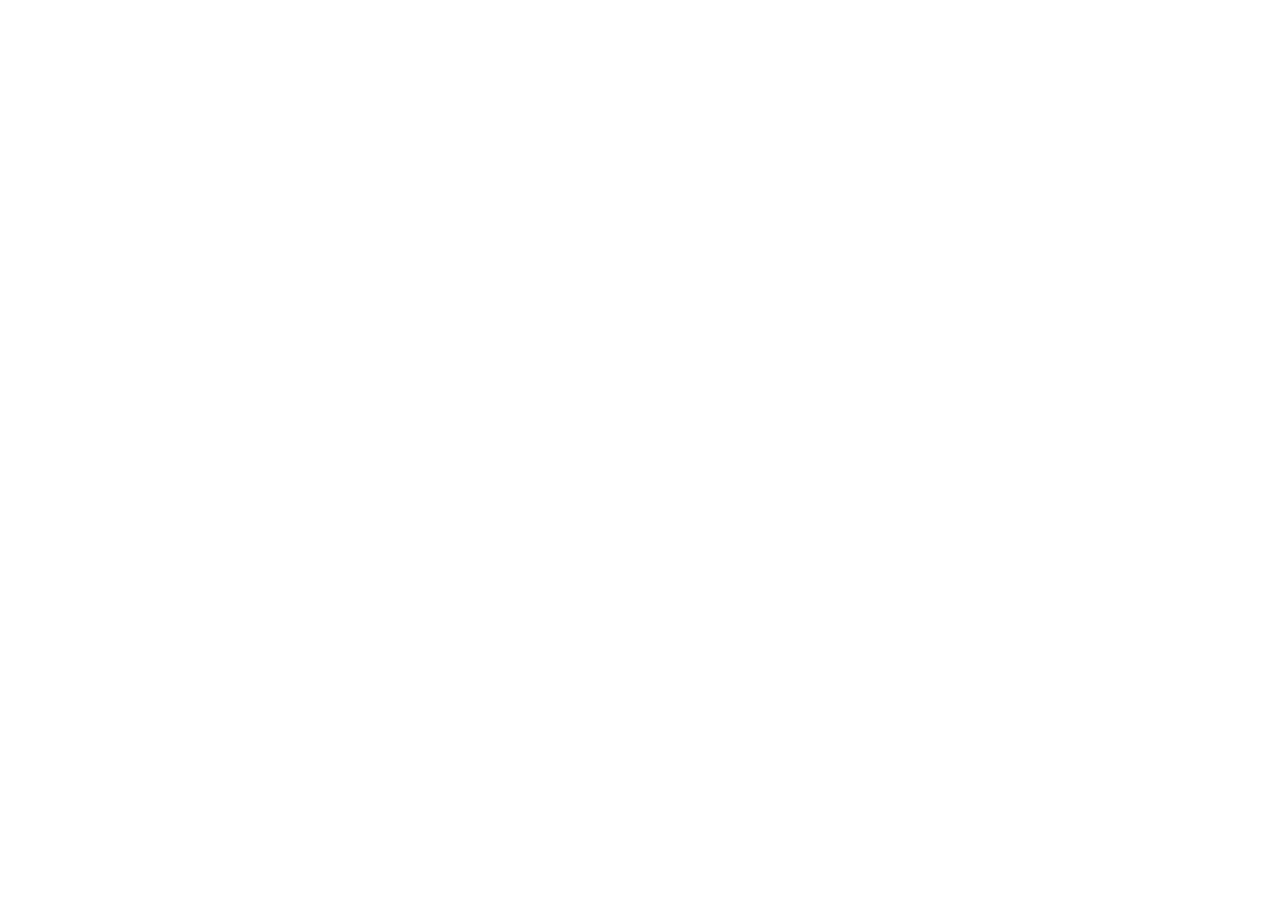
==== about.html @ a19f992f "Add files via upload" ====
<!doctype html>
<html lang="en">
  <head>
    <meta charset="UTF-8" />
    <meta name="viewport" content="width=device-width, initial-scale=1.0" />
    <meta
      name="description"
      content="About Riya Goyal. PhD Student at Stanford University, researcher in machine learning and human-AI interaction."
    />
    <meta name="keywords" content="About, Bio, Profile, Riya Goyal, Stanford" />
    <meta property="og:title" content="About - Riya Goyal" />
    <meta property="og:description" content="Learn more about Riya Goyal" />
    <meta property="og:type" content="website" />
    <link rel="canonical" href="https://riyagoyal.com/about" />
    <link rel="icon" type="image/x-icon" href="./favicon.ico" />
    <title>About - Riya Goyal</title>
    <link
      rel="stylesheet"
      href="https://cdnjs.cloudflare.com/ajax/libs/font-awesome/6.5.2/css/all.min.css"
    />
    <link rel="stylesheet" href="./src/styles/reset.css" />
    <link rel="stylesheet" href="./src/styles/design-tokens.css" />
    <link rel="stylesheet" href="./src/styles/main.css" />
  </head>
  <body>
    <div id="app"></div>
    <script type="module">
      import { profile } from './src/data/profile.js';
      import { createNavigation } from './src/components/Navigation.js';
      import { createAbout } from './src/components/About.js';
      import { createPageFooter } from './src/components/PageFooter.js';

      const app = document.querySelector('#app');
      const page = document.createElement('div');
      page.className = 'page-shell';

      page.append(
        createNavigation(profile, 'about'),
        createAbout(profile),
        createPageFooter(profile)
      );

      app.append(page);
    </script>
  </body>
</html>
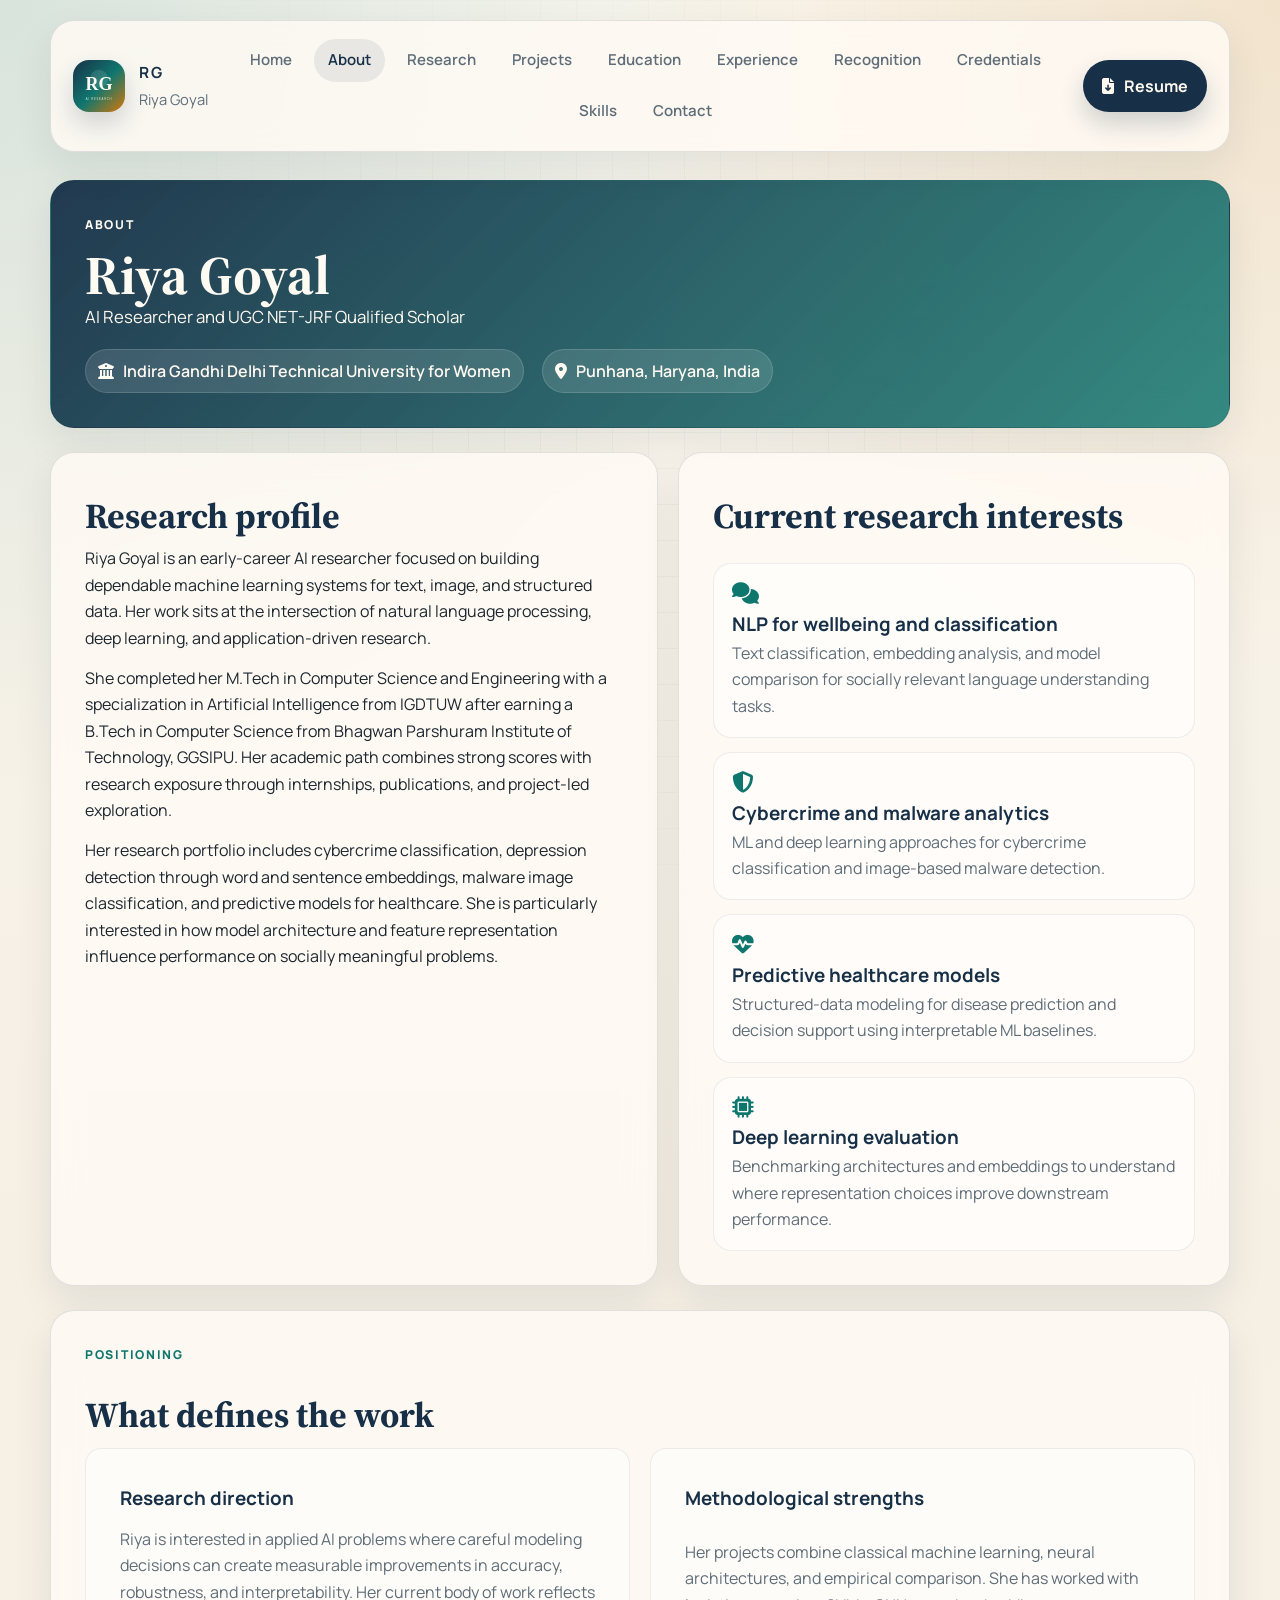
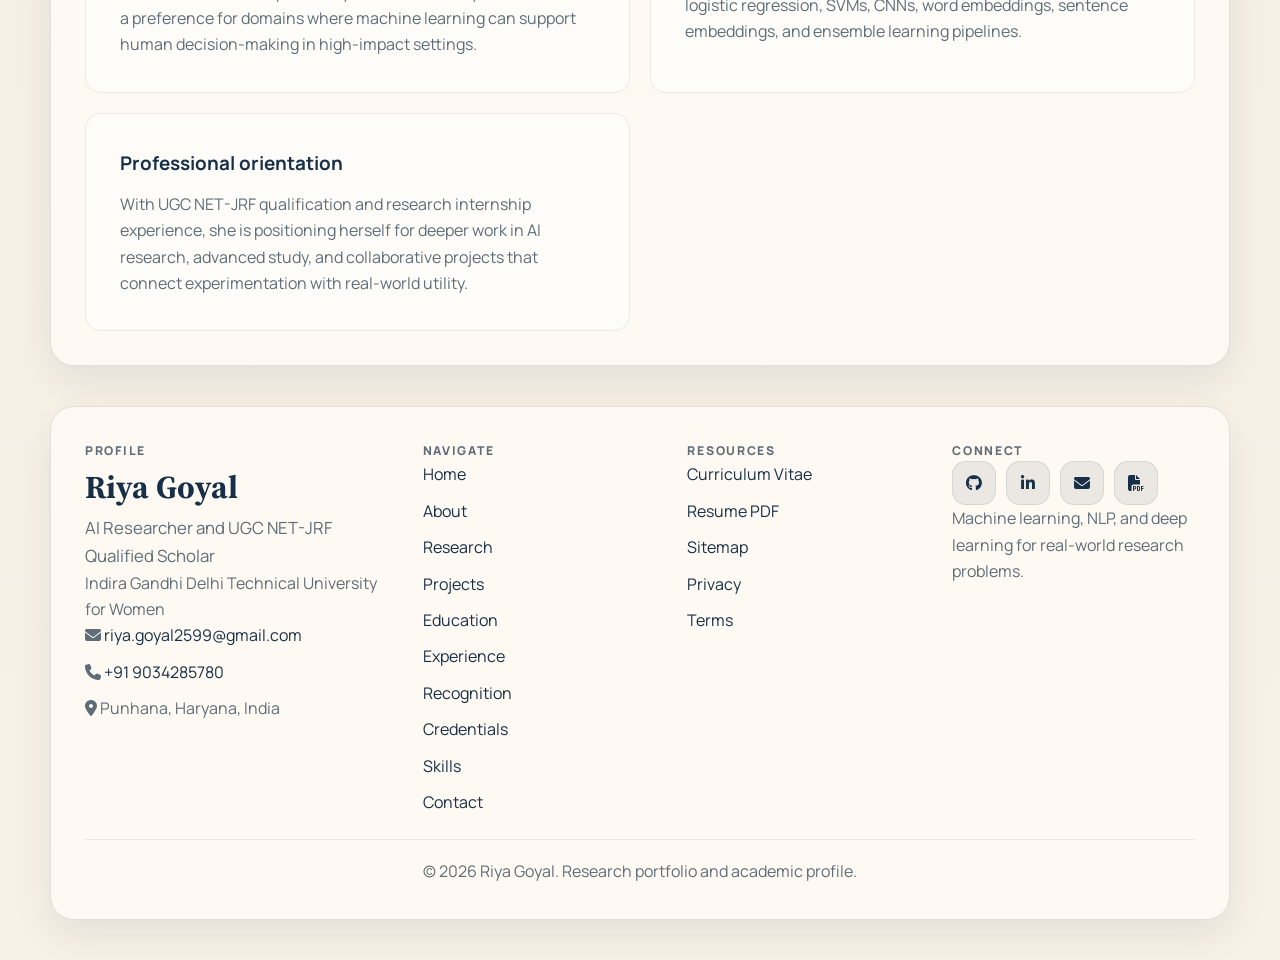
==== commit 1efb00ba: "refresh researcher portfolio website" ====
--- a/about.html
+++ b/about.html
@@ -5,15 +5,15 @@
     <meta name="viewport" content="width=device-width, initial-scale=1.0" />
     <meta
       name="description"
-      content="About Riya Goyal. PhD Student at Stanford University, researcher in machine learning and human-AI interaction."
+      content="About Riya Goyal, an early-career AI researcher with a background in NLP, deep learning, and applied machine learning."
     />
-    <meta name="keywords" content="About, Bio, Profile, Riya Goyal, Stanford" />
+    <meta name="keywords" content="About Riya Goyal, AI researcher, IGDTUW, machine learning researcher" />
     <meta property="og:title" content="About - Riya Goyal" />
-    <meta property="og:description" content="Learn more about Riya Goyal" />
+    <meta property="og:description" content="Background, research direction, and academic profile of Riya Goyal." />
     <meta property="og:type" content="website" />
-    <link rel="canonical" href="https://riyagoyal.com/about" />
-    <link rel="icon" type="image/x-icon" href="./favicon.ico" />
-    <title>About - Riya Goyal</title>
+    <link rel="canonical" href="https://riya2599.github.io/about.html" />
+    <link rel="icon" type="image/svg+xml" href="./favicon.svg" />
+    <title>About | Riya Goyal</title>
     <link
       rel="stylesheet"
       href="https://cdnjs.cloudflare.com/ajax/libs/font-awesome/6.5.2/css/all.min.css"
--- a/src/styles/design-tokens.css
+++ b/src/styles/design-tokens.css
@@ -0,0 +1,21 @@
+:root {
+  --bg: #f5efe4;
+  --bg-strong: #efe5d3;
+  --surface: rgba(255, 251, 245, 0.82);
+  --surface-strong: rgba(255, 255, 255, 0.94);
+  --text: #1c2730;
+  --muted: #5e6d78;
+  --primary: #173047;
+  --accent: #0f766e;
+  --accent-strong: #0a5a54;
+  --signal: #c07b18;
+  --border: rgba(23, 48, 71, 0.12);
+  --border-strong: rgba(23, 48, 71, 0.2);
+  --shadow: 0 24px 70px rgba(18, 38, 53, 0.12);
+  --shadow-soft: 0 16px 38px rgba(18, 38, 53, 0.08);
+  --radius-xl: 30px;
+  --radius-lg: 24px;
+  --radius-md: 18px;
+  --radius-sm: 12px;
+  --container: min(1180px, calc(100vw - 32px));
+}
--- a/src/styles/main.css
+++ b/src/styles/main.css
@@ -0,0 +1,924 @@
+@import url('https://fonts.googleapis.com/css2?family=Manrope:wght@400;500;600;700;800&family=Source+Serif+4:wght@600;700&display=swap');
+
+html {
+  scroll-behavior: smooth;
+}
+
+body {
+  margin: 0;
+  font-family: 'Manrope', sans-serif;
+  color: var(--text);
+  background:
+    radial-gradient(circle at top left, rgba(15, 118, 110, 0.15), transparent 28%),
+    radial-gradient(circle at top right, rgba(192, 123, 24, 0.16), transparent 24%),
+    linear-gradient(180deg, #fbf7ef 0%, var(--bg) 48%, #f7f1e7 100%);
+  min-height: 100vh;
+  line-height: 1.65;
+  -webkit-font-smoothing: antialiased;
+}
+
+body::before {
+  content: '';
+  position: fixed;
+  inset: 0;
+  background-image:
+    linear-gradient(rgba(23, 48, 71, 0.03) 1px, transparent 1px),
+    linear-gradient(90deg, rgba(23, 48, 71, 0.03) 1px, transparent 1px);
+  background-size: 36px 36px;
+  mask-image: radial-gradient(circle at center, black 28%, transparent 82%);
+  pointer-events: none;
+  z-index: -1;
+}
+
+a {
+  color: inherit;
+  text-decoration: none;
+}
+
+button,
+input,
+textarea,
+select {
+  font: inherit;
+}
+
+img {
+  max-width: 100%;
+  display: block;
+}
+
+.page-shell {
+  width: var(--container);
+  margin: 0 auto;
+  padding: 20px 0 40px;
+  display: grid;
+  gap: 28px;
+}
+
+.glass-panel {
+  background: var(--surface);
+  border: 1px solid var(--border);
+  border-radius: var(--radius-lg);
+  box-shadow: var(--shadow-soft);
+  backdrop-filter: blur(16px);
+}
+
+.site-header {
+  position: sticky;
+  top: 16px;
+  z-index: 20;
+  padding: 18px 22px;
+}
+
+.header-container {
+  display: grid;
+  grid-template-columns: auto 1fr auto;
+  gap: 20px;
+  align-items: center;
+}
+
+.brand {
+  display: inline-flex;
+  align-items: center;
+  gap: 14px;
+  min-width: 0;
+}
+
+.brand-photo {
+  width: 52px;
+  height: 52px;
+  border-radius: 16px;
+  object-fit: cover;
+  box-shadow: 0 12px 24px rgba(23, 48, 71, 0.18);
+}
+
+.brand-copy {
+  display: grid;
+  gap: 2px;
+}
+
+.brand-copy strong {
+  font-size: 0.96rem;
+  letter-spacing: 0.12em;
+  text-transform: uppercase;
+  color: var(--primary);
+}
+
+.brand-copy small {
+  font-size: 0.92rem;
+  color: var(--muted);
+}
+
+.nav-links {
+  display: flex;
+  flex-wrap: wrap;
+  justify-content: center;
+  gap: 8px;
+}
+
+.nav-links a {
+  padding: 9px 14px;
+  border-radius: 999px;
+  color: var(--muted);
+  font-size: 0.94rem;
+  font-weight: 600;
+  transition: 180ms ease;
+}
+
+.nav-links a:hover,
+.nav-links a:focus-visible,
+.nav-links a.active {
+  color: var(--primary);
+  background: rgba(23, 48, 71, 0.08);
+}
+
+.nav-actions {
+  display: flex;
+  align-items: center;
+}
+
+.btn {
+  display: inline-flex;
+  align-items: center;
+  justify-content: center;
+  gap: 10px;
+  padding: 12px 18px;
+  border-radius: 999px;
+  border: 1px solid transparent;
+  font-weight: 700;
+  transition: transform 180ms ease, box-shadow 180ms ease, background-color 180ms ease, color 180ms ease, border-color 180ms ease;
+}
+
+.btn:hover,
+.btn:focus-visible {
+  transform: translateY(-1px);
+}
+
+.btn-nav {
+  background: var(--primary);
+  color: #fff8ee;
+  box-shadow: 0 12px 24px rgba(23, 48, 71, 0.2);
+}
+
+.btn-primary {
+  background: linear-gradient(135deg, var(--primary), #224c68);
+  color: #fffaf2;
+  box-shadow: 0 14px 30px rgba(23, 48, 71, 0.22);
+}
+
+.btn-secondary {
+  border-color: rgba(15, 118, 110, 0.22);
+  color: var(--accent);
+  background: rgba(15, 118, 110, 0.07);
+}
+
+.btn-ghost {
+  border-color: var(--border-strong);
+  background: rgba(255, 255, 255, 0.45);
+  color: var(--primary);
+}
+
+.eyebrow {
+  margin: 0 0 12px;
+  color: var(--accent);
+  text-transform: uppercase;
+  letter-spacing: 0.14em;
+  font-size: 0.76rem;
+  font-weight: 800;
+}
+
+.hero {
+  display: grid;
+  grid-template-columns: minmax(0, 1.45fr) minmax(320px, 0.95fr);
+  gap: 24px;
+  align-items: stretch;
+}
+
+.hero-content,
+.hero-card,
+.metric-card,
+.feature-card,
+.publication-item,
+.project-card,
+.education-card,
+.experience-card,
+.award-item,
+.skill-category,
+.teaching-card,
+.site-footer,
+.page-hero,
+.prose-panel,
+.contact-card,
+.contact-social-card,
+.narrative-panel {
+  padding: clamp(22px, 2.8vw, 34px);
+}
+
+.hero h1,
+.page-hero h1,
+.site-footer h2 {
+  margin: 0;
+  font-family: 'Source Serif 4', serif;
+  color: var(--primary);
+}
+
+.hero h1 {
+  font-size: clamp(2.8rem, 6vw, 4.5rem);
+  line-height: 0.98;
+}
+
+.page-hero h1 {
+  font-size: clamp(2.2rem, 5vw, 3.4rem);
+  line-height: 1.04;
+}
+
+.hero-role,
+.page-subtitle,
+.footer-role {
+  font-size: 1.05rem;
+  color: var(--muted);
+}
+
+.hero-role {
+  margin-top: 14px;
+  font-weight: 700;
+}
+
+.hero-headline {
+  margin: 8px 0 0;
+  font-size: 1.05rem;
+  color: var(--signal);
+  font-weight: 700;
+}
+
+.hero-meta-row {
+  display: flex;
+  flex-wrap: wrap;
+  gap: 12px 18px;
+  margin-top: 18px;
+}
+
+.hero-meta-row span {
+  display: inline-flex;
+  align-items: center;
+  gap: 9px;
+  color: var(--primary);
+  font-weight: 600;
+}
+
+.hero-statement,
+.page-subtitle,
+.prose-panel p,
+.description,
+.publication-summary,
+.project-description,
+.award-content p,
+.responsibilities,
+.edu-notes,
+.footer-tagline {
+  max-width: 72ch;
+}
+
+.hero-statement {
+  margin: 22px 0 0;
+  font-size: 1.08rem;
+  color: #2a3842;
+}
+
+.focus-tags,
+.hero-badges,
+.skill-tags,
+.social-links {
+  display: flex;
+  flex-wrap: wrap;
+  gap: 10px;
+}
+
+.focus-tags {
+  margin-top: 22px;
+}
+
+.hero-badges {
+  margin-top: 14px;
+}
+
+.tag,
+.tech-badge,
+.skill-tag,
+.year,
+.pub-type,
+.project-category,
+.period {
+  display: inline-flex;
+  align-items: center;
+  gap: 8px;
+  border-radius: 999px;
+  font-weight: 700;
+}
+
+.tag {
+  padding: 9px 14px;
+  font-size: 0.9rem;
+}
+
+.accent-tag {
+  color: var(--accent);
+  background: rgba(15, 118, 110, 0.09);
+  border: 1px solid rgba(15, 118, 110, 0.16);
+}
+
+.subtle-tag {
+  color: var(--primary);
+  background: rgba(23, 48, 71, 0.06);
+  border: 1px solid rgba(23, 48, 71, 0.1);
+}
+
+.hero-actions {
+  margin-top: 28px;
+  display: flex;
+  flex-wrap: wrap;
+  gap: 12px;
+}
+
+.hero-card {
+  display: grid;
+  align-content: start;
+  gap: 22px;
+  background:
+    linear-gradient(180deg, rgba(255, 255, 255, 0.92), rgba(255, 249, 240, 0.76));
+}
+
+.profile-photo-container {
+  position: relative;
+  border-radius: calc(var(--radius-lg) - 6px);
+  overflow: hidden;
+  min-height: 280px;
+  background: linear-gradient(160deg, var(--primary), var(--accent), var(--signal));
+  box-shadow: var(--shadow);
+}
+
+.profile-photo {
+  width: 100%;
+  height: 100%;
+  object-fit: cover;
+}
+
+.photo-badge {
+  position: absolute;
+  right: 16px;
+  bottom: 16px;
+  width: 54px;
+  height: 54px;
+  border-radius: 18px;
+  display: grid;
+  place-items: center;
+  font-weight: 800;
+  letter-spacing: 0.06em;
+  color: #fffaf2;
+  background: rgba(23, 48, 71, 0.7);
+  border: 1px solid rgba(255, 255, 255, 0.22);
+  backdrop-filter: blur(12px);
+}
+
+.snapshot-copy h2 {
+  margin: 0;
+  font-family: 'Source Serif 4', serif;
+  color: var(--primary);
+  font-size: 1.7rem;
+}
+
+.quick-stats {
+  display: grid;
+  gap: 12px;
+}
+
+.quick-stats li {
+  display: grid;
+  grid-template-columns: 82px 1fr;
+  gap: 12px;
+  align-items: center;
+  padding: 14px 0;
+  border-top: 1px solid rgba(23, 48, 71, 0.09);
+}
+
+.quick-stats li:first-child {
+  border-top: 0;
+  padding-top: 0;
+}
+
+.quick-stats strong {
+  font-size: 1.8rem;
+  color: var(--primary);
+  font-family: 'Source Serif 4', serif;
+}
+
+.quick-stats span {
+  color: var(--muted);
+  font-weight: 600;
+}
+
+.metrics,
+.cards-grid,
+.projects-grid,
+.skills-grid,
+.teaching-grid,
+.contact-grid,
+.split-layout,
+.education-cards,
+.experience-timeline,
+.awards-container,
+.publications-list {
+  display: grid;
+  gap: 20px;
+}
+
+.metrics {
+  grid-template-columns: repeat(4, minmax(0, 1fr));
+}
+
+.metric-card {
+  text-align: left;
+  background: var(--surface-strong);
+}
+
+.metric-icon {
+  width: 54px;
+  height: 54px;
+  border-radius: 16px;
+  display: grid;
+  place-items: center;
+  background: rgba(15, 118, 110, 0.1);
+  color: var(--accent);
+  font-size: 1.45rem;
+}
+
+.metric-card h3 {
+  margin: 22px 0 6px;
+  font-family: 'Source Serif 4', serif;
+  font-size: 2rem;
+  color: var(--primary);
+}
+
+.metric-card p {
+  margin: 0;
+  color: var(--muted);
+  font-weight: 600;
+}
+
+.content-section,
+.page-content {
+  display: grid;
+  gap: 24px;
+}
+
+.section-heading {
+  display: grid;
+  gap: 8px;
+  margin-bottom: 4px;
+}
+
+.section-heading h2,
+.prose-panel h2,
+.contact-card h2,
+.contact-social-card h2,
+.narrative-panel h2,
+.page-content h2 {
+  margin: 0;
+  color: var(--primary);
+  font-family: 'Source Serif 4', serif;
+  font-size: clamp(1.55rem, 3vw, 2.2rem);
+}
+
+.cards-grid,
+.projects-grid,
+.skills-grid,
+.teaching-grid {
+  grid-template-columns: repeat(2, minmax(0, 1fr));
+}
+
+.feature-card {
+  display: grid;
+  gap: 12px;
+}
+
+.feature-card i,
+.interest-item i {
+  color: var(--accent);
+  font-size: 1.35rem;
+}
+
+.feature-card h3,
+.interest-item h3,
+.publication-item h3,
+.project-card h3,
+.education-card h3,
+.experience-card h3,
+.award-content h3,
+.skill-category h3,
+.teaching-card h3 {
+  margin: 0;
+  color: var(--primary);
+  font-size: 1.18rem;
+}
+
+.feature-card p,
+.interest-item p,
+.publication-item p,
+.project-card p,
+.education-card p,
+.experience-card p,
+.award-content p,
+.teaching-card p,
+.contact-card p,
+.contact-card li,
+.prose-panel li,
+.footer-section p,
+.footer-section li {
+  color: var(--muted);
+}
+
+.feature-card-tight {
+  background: rgba(255, 255, 255, 0.46);
+  border-radius: calc(var(--radius-md) - 2px);
+  border: 1px solid rgba(23, 48, 71, 0.08);
+}
+
+.floating-soft {
+  animation: float-soft 7s ease-in-out infinite;
+}
+
+@keyframes float-soft {
+  0%,
+  100% {
+    transform: translateY(0);
+  }
+
+  50% {
+    transform: translateY(-6px);
+  }
+}
+
+.page-hero {
+  background:
+    linear-gradient(135deg, rgba(23, 48, 71, 0.95), rgba(15, 118, 110, 0.84)),
+    linear-gradient(180deg, rgba(255, 255, 255, 0.24), rgba(255, 255, 255, 0));
+  color: #fffaf2;
+}
+
+.page-hero .eyebrow,
+.page-hero h1,
+.page-hero .page-subtitle,
+.page-hero .hero-meta-row span {
+  color: inherit;
+}
+
+.page-hero .hero-meta-row span {
+  background: rgba(255, 255, 255, 0.12);
+  padding: 8px 12px;
+  border-radius: 999px;
+  border: 1px solid rgba(255, 255, 255, 0.14);
+}
+
+.split-layout {
+  grid-template-columns: minmax(0, 1.1fr) minmax(0, 1fr);
+}
+
+.prose-panel p + p {
+  margin-top: 14px;
+}
+
+.interest-grid {
+  display: grid;
+  gap: 14px;
+  margin-top: 18px;
+}
+
+.interest-item {
+  padding: 18px;
+  border-radius: var(--radius-md);
+  background: rgba(255, 255, 255, 0.6);
+  border: 1px solid rgba(23, 48, 71, 0.08);
+}
+
+.pub-header,
+.project-header,
+.edu-header,
+.exp-header {
+  display: flex;
+  align-items: flex-start;
+  justify-content: space-between;
+  gap: 14px;
+}
+
+.year,
+.project-category {
+  padding: 7px 12px;
+  background: rgba(23, 48, 71, 0.08);
+  color: var(--primary);
+  font-size: 0.82rem;
+}
+
+.pub-type,
+.period {
+  padding: 7px 12px;
+  background: rgba(15, 118, 110, 0.1);
+  color: var(--accent);
+  font-size: 0.82rem;
+}
+
+.pub-authors,
+.institution,
+.company,
+.location,
+.semesters {
+  font-weight: 600;
+}
+
+.publication-summary,
+.description,
+.edu-notes,
+.responsibilities {
+  margin: 0;
+}
+
+.inline-link {
+  color: var(--accent-strong);
+  font-weight: 800;
+}
+
+.project-card {
+  background:
+    linear-gradient(180deg, rgba(255, 255, 255, 0.92), rgba(255, 248, 236, 0.86));
+}
+
+.project-mark {
+  color: rgba(23, 48, 71, 0.28);
+}
+
+.tech-badge,
+.skill-tag {
+  padding: 8px 12px;
+  font-size: 0.84rem;
+  background: rgba(23, 48, 71, 0.08);
+  color: var(--primary);
+}
+
+.project-impact {
+  display: flex;
+  align-items: flex-start;
+  gap: 10px;
+  margin: 0;
+  color: var(--primary);
+  font-weight: 700;
+}
+
+.education-card {
+  border-left: 4px solid var(--accent);
+}
+
+.score {
+  color: var(--primary);
+  font-weight: 700;
+}
+
+.detail-list,
+.footer-info,
+.footer-links,
+.contact-list,
+.sitemap-list {
+  display: grid;
+  gap: 10px;
+  padding-left: 0;
+  margin: 0;
+  list-style: none;
+}
+
+.detail-list {
+  list-style: disc;
+  padding-left: 20px;
+}
+
+.detail-list li::marker {
+  color: var(--accent);
+}
+
+.award-item {
+  grid-template-columns: 92px 1fr;
+  align-items: center;
+  gap: 18px;
+}
+
+.award-year {
+  display: grid;
+  place-items: center;
+  gap: 8px;
+  min-height: 92px;
+  border-radius: 22px;
+  background: linear-gradient(180deg, rgba(15, 118, 110, 0.14), rgba(23, 48, 71, 0.08));
+  color: var(--accent);
+  font-weight: 800;
+}
+
+.skill-category h3,
+.teaching-card h3 {
+  display: flex;
+  align-items: center;
+  gap: 10px;
+}
+
+.contact-grid {
+  grid-template-columns: repeat(2, minmax(0, 1fr));
+}
+
+.contact-list li {
+  display: flex;
+  align-items: center;
+  gap: 10px;
+}
+
+.contact-list a,
+.footer-info a,
+.footer-links a,
+.inline-link,
+.sitemap-list a {
+  color: var(--primary);
+}
+
+.contact-list a:hover,
+.footer-info a:hover,
+.footer-links a:hover,
+.inline-link:hover,
+.sitemap-list a:hover,
+.nav-links a:hover,
+.brand:hover strong {
+  color: var(--accent);
+}
+
+.contact-social-card {
+  display: grid;
+  gap: 16px;
+}
+
+.social-icon {
+  width: 44px;
+  height: 44px;
+  border-radius: 14px;
+  display: grid;
+  place-items: center;
+  color: var(--primary);
+  background: rgba(23, 48, 71, 0.08);
+  border: 1px solid rgba(23, 48, 71, 0.1);
+}
+
+.social-icon:hover {
+  color: #fffaf2;
+  background: var(--primary);
+}
+
+.site-footer {
+  display: grid;
+  gap: 24px;
+  margin-top: 12px;
+}
+
+.footer-content {
+  display: grid;
+  grid-template-columns: 1.3fr 1fr 1fr 1fr;
+  gap: 22px;
+}
+
+.footer-section h2 {
+  font-size: 2rem;
+}
+
+.footer-section p,
+.footer-section li {
+  margin: 0;
+}
+
+.footer-tagline {
+  margin-top: 12px;
+}
+
+.footer-bottom {
+  padding-top: 18px;
+  border-top: 1px solid rgba(23, 48, 71, 0.08);
+  color: var(--muted);
+  text-align: center;
+}
+
+.legal-content,
+.sitemap-page {
+  display: grid;
+  gap: 20px;
+}
+
+.last-updated {
+  color: rgba(255, 250, 242, 0.84);
+  margin-top: 12px;
+}
+
+.legal-content .glass-panel,
+.sitemap-page .glass-panel {
+  padding: clamp(22px, 2.8vw, 34px);
+}
+
+.legal-content h2,
+.sitemap-page h2 {
+  margin-bottom: 10px;
+}
+
+.legal-content p,
+.legal-content li,
+.sitemap-page p,
+.sitemap-page li {
+  color: var(--muted);
+}
+
+@media (max-width: 1100px) {
+  .header-container,
+  .hero,
+  .split-layout,
+  .footer-content {
+    grid-template-columns: 1fr;
+  }
+
+  .metrics {
+    grid-template-columns: repeat(2, minmax(0, 1fr));
+  }
+
+  .nav-links {
+    justify-content: flex-start;
+  }
+
+  .nav-actions {
+    justify-content: flex-start;
+  }
+}
+
+@media (max-width: 860px) {
+  .cards-grid,
+  .projects-grid,
+  .skills-grid,
+  .teaching-grid,
+  .contact-grid {
+    grid-template-columns: 1fr;
+  }
+
+  .page-shell {
+    padding-top: 14px;
+    gap: 20px;
+  }
+
+  .site-header {
+    top: 10px;
+  }
+}
+
+@media (max-width: 640px) {
+  .page-shell {
+    width: min(100vw - 20px, 1180px);
+  }
+
+  .metrics {
+    grid-template-columns: 1fr;
+  }
+
+  .hero h1 {
+    font-size: 2.45rem;
+  }
+
+  .quick-stats li,
+  .award-item {
+    grid-template-columns: 1fr;
+  }
+
+  .hero-actions {
+    gap: 10px;
+  }
+
+  .nav-links {
+    display: grid;
+    grid-template-columns: repeat(2, minmax(0, 1fr));
+    width: 100%;
+    gap: 8px;
+  }
+
+  .hero-actions .btn,
+  .nav-actions .btn-nav {
+    width: 100%;
+    justify-content: center;
+  }
+
+  .nav-links a {
+    width: auto;
+  }
+
+  .header-container {
+    gap: 14px;
+  }
+
+  .brand {
+    justify-content: flex-start;
+  }
+}
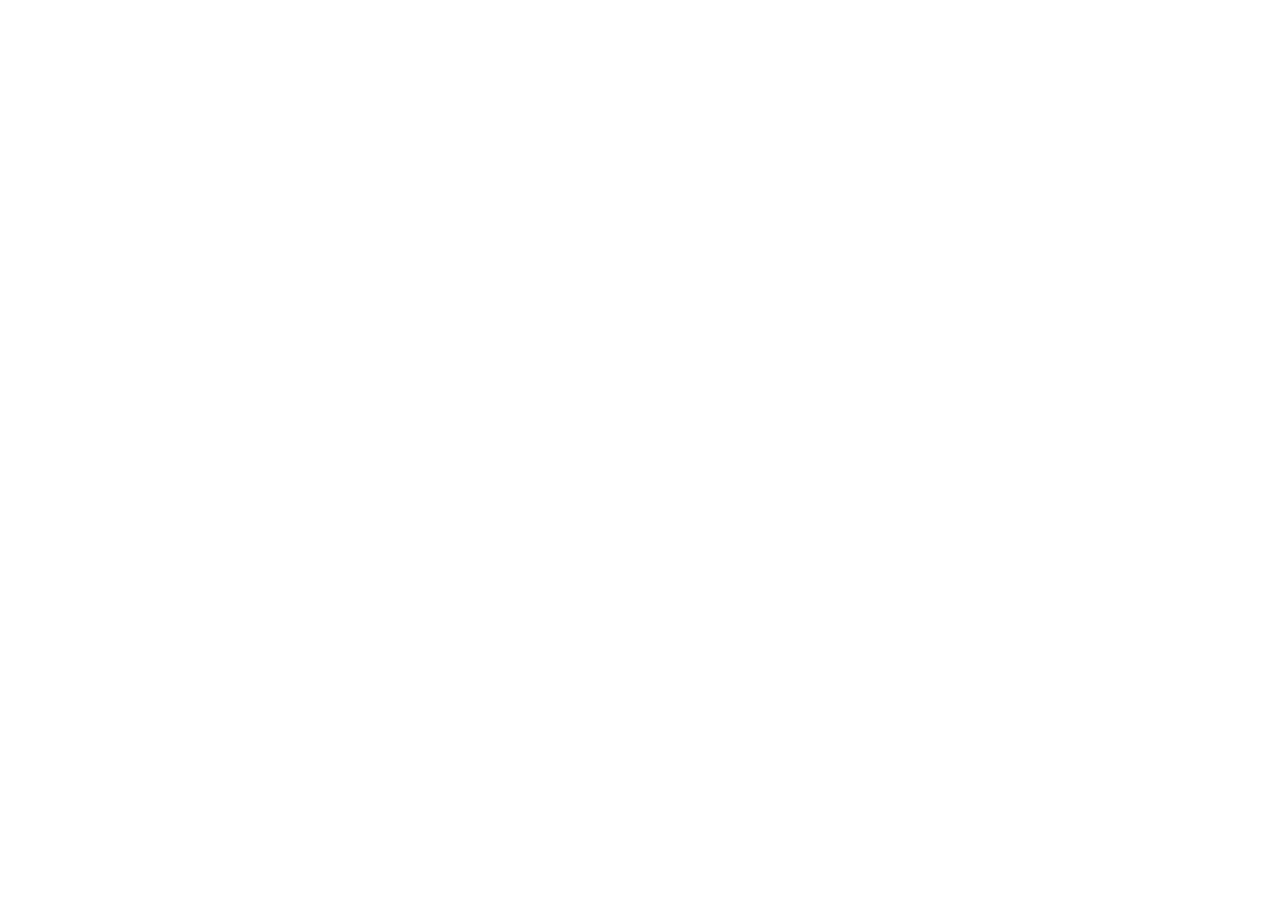
==== commit 33a73d4e: "Upgrade PhD portfolio theme: Medical AI focus with CV-grounded content - Replace Stanford/HCI placeh" ====
--- a/about.html
+++ b/about.html
@@ -5,15 +5,15 @@
     <meta name="viewport" content="width=device-width, initial-scale=1.0" />
     <meta
       name="description"
-      content="About Riya Goyal, an early-career AI researcher with a background in NLP, deep learning, and applied machine learning."
+      content="About Riya Goyal. PhD Student at IIT Ropar researching adversarial robustness in medical imaging AI. Building trustworthy deep learning systems for healthcare."
     />
-    <meta name="keywords" content="About Riya Goyal, AI researcher, IGDTUW, machine learning researcher" />
-    <meta property="og:title" content="About - Riya Goyal" />
-    <meta property="og:description" content="Background, research direction, and academic profile of Riya Goyal." />
+    <meta name="keywords" content="About, Bio, Profile, Riya Goyal, IIT Ropar, Adversarial ML, Medical AI" />
+    <meta property="og:title" content="About - Riya Goyal | PhD Researcher" />
+    <meta property="og:description" content="PhD researcher specializing in robustness and adversarial attacks in medical imaging" />
     <meta property="og:type" content="website" />
-    <link rel="canonical" href="https://riya2599.github.io/about.html" />
-    <link rel="icon" type="image/svg+xml" href="./favicon.svg" />
-    <title>About | Riya Goyal</title>
+    <link rel="canonical" href="https://riyagoyal.com/about" />
+    <link rel="icon" type="image/x-icon" href="./favicon.ico" />
+    <title>About - Riya Goyal | IIT Ropar</title>
     <link
       rel="stylesheet"
       href="https://cdnjs.cloudflare.com/ajax/libs/font-awesome/6.5.2/css/all.min.css"
--- a/src/styles/main.css
+++ b/src/styles/main.css
@@ -1,924 +1,1754 @@
-@import url('https://fonts.googleapis.com/css2?family=Manrope:wght@400;500;600;700;800&family=Source+Serif+4:wght@600;700&display=swap');
-
-html {
+/* ========== BASE STYLES ========== */
+body {
+  font-family: 'Inter', 'Segoe UI', Roboto, sans-serif;
+  background: radial-gradient(circle at top right, #e7eefb, var(--bg) 30%);
+  color: var(--text);
+  line-height: 1.6;
   scroll-behavior: smooth;
-}
-
-body {
-  margin: 0;
-  font-family: 'Manrope', sans-serif;
-  color: var(--text);
-  background:
-    radial-gradient(circle at top left, rgba(15, 118, 110, 0.15), transparent 28%),
-    radial-gradient(circle at top right, rgba(192, 123, 24, 0.16), transparent 24%),
-    linear-gradient(180deg, #fbf7ef 0%, var(--bg) 48%, #f7f1e7 100%);
-  min-height: 100vh;
-  line-height: 1.65;
   -webkit-font-smoothing: antialiased;
-}
-
-body::before {
-  content: '';
-  position: fixed;
-  inset: 0;
-  background-image:
-    linear-gradient(rgba(23, 48, 71, 0.03) 1px, transparent 1px),
-    linear-gradient(90deg, rgba(23, 48, 71, 0.03) 1px, transparent 1px);
-  background-size: 36px 36px;
-  mask-image: radial-gradient(circle at center, black 28%, transparent 82%);
-  pointer-events: none;
-  z-index: -1;
-}
-
-a {
-  color: inherit;
-  text-decoration: none;
-}
-
-button,
-input,
-textarea,
-select {
-  font: inherit;
-}
-
-img {
-  max-width: 100%;
-  display: block;
 }
 
 .page-shell {
   width: var(--container);
-  margin: 0 auto;
-  padding: 20px 0 40px;
-  display: grid;
-  gap: 28px;
-}
-
+  margin: 1.25rem auto 3rem;
+  display: grid;
+  gap: 2.5rem;
+}
+
+/* ========== GLASS PANEL EFFECT ========== */
 .glass-panel {
-  background: var(--surface);
+  background: color-mix(in oklab, var(--surface) 88%, #f3f8ff);
   border: 1px solid var(--border);
   border-radius: var(--radius-lg);
-  box-shadow: var(--shadow-soft);
-  backdrop-filter: blur(16px);
-}
-
+  box-shadow: var(--shadow);
+  transition: all 0.3s cubic-bezier(0.23, 1, 0.320, 1);
+}
+
+.glass-panel:hover {
+  transform: translateY(-2px);
+  box-shadow: 0 25px 50px rgba(30, 58, 95, 0.15);
+}
+
+/* ========== HEADER ========== */
 .site-header {
+  display: flex;
+  justify-content: space-between;
+  align-items: center;
+  padding: 1rem 1.5rem;
   position: sticky;
-  top: 16px;
+  top: 0.8rem;
+  backdrop-filter: blur(10px);
   z-index: 20;
-  padding: 18px 22px;
+  border-radius: var(--radius-md);
+}
+
+.site-header.sticky {
+  box-shadow: 0 8px 24px rgba(30, 58, 95, 0.08);
 }
 
 .header-container {
-  display: grid;
-  grid-template-columns: auto 1fr auto;
-  gap: 20px;
-  align-items: center;
+  width: 100%;
+  display: flex;
+  justify-content: space-between;
+  align-items: center;
+  gap: 2rem;
 }
 
 .brand {
-  display: inline-flex;
-  align-items: center;
-  gap: 14px;
-  min-width: 0;
+  font-weight: 700;
+  letter-spacing: 0.02em;
+  color: var(--primary);
+  display: flex;
+  align-items: center;
+  gap: 0.75rem;
+  font-size: 1.1rem;
+  white-space: nowrap;
+  text-decoration: none;
 }
 
 .brand-photo {
-  width: 52px;
-  height: 52px;
-  border-radius: 16px;
+  width: 40px;
+  height: 40px;
+  border-radius: 50%;
   object-fit: cover;
-  box-shadow: 0 12px 24px rgba(23, 48, 71, 0.18);
-}
-
-.brand-copy {
-  display: grid;
-  gap: 2px;
-}
-
-.brand-copy strong {
-  font-size: 0.96rem;
-  letter-spacing: 0.12em;
-  text-transform: uppercase;
-  color: var(--primary);
-}
-
-.brand-copy small {
-  font-size: 0.92rem;
-  color: var(--muted);
+  border: 2px solid var(--accent);
+  transition: transform 0.2s ease, box-shadow 0.2s ease;
+}
+
+.brand:hover .brand-photo {
+  transform: scale(1.08);
+  box-shadow: 0 0 12px rgba(42, 157, 143, 0.4);
+}
+
+.brand:hover {
+  color: var(--accent);
+  transition: color 0.2s ease;
 }
 
 .nav-links {
   display: flex;
-  flex-wrap: wrap;
+  gap: 2rem;
+  color: var(--muted);
+  flex: 1;
   justify-content: center;
-  gap: 8px;
 }
 
 .nav-links a {
-  padding: 9px 14px;
-  border-radius: 999px;
-  color: var(--muted);
-  font-size: 0.94rem;
-  font-weight: 600;
-  transition: 180ms ease;
+  font-weight: 500;
+  font-size: 0.95rem;
+  position: relative;
+  transition: color 0.2s ease;
+}
+
+.nav-links a:first-child {
+  display: none;
 }
 
 .nav-links a:hover,
-.nav-links a:focus-visible,
-.nav-links a.active {
-  color: var(--primary);
-  background: rgba(23, 48, 71, 0.08);
+.nav-links a:focus {
+  color: var(--primary);
+}
+
+.nav-links a::after {
+  content: '';
+  position: absolute;
+  bottom: -4px;
+  left: 0;
+  right: 0;
+  height: 2px;
+  background: var(--accent);
+  transform: scaleX(0);
+  transition: transform 0.2s ease;
+}
+
+.nav-links a:hover::after {
+  transform: scaleX(1);
 }
 
 .nav-actions {
   display: flex;
-  align-items: center;
-}
-
+  gap: 1rem;
+  align-items: center;
+}
+
+.btn-icon {
+  width: 40px;
+  height: 40px;
+  border-radius: 50%;
+  background: color-mix(in oklab, var(--accent) 10%, transparent);
+  border: 1px solid color-mix(in oklab, var(--accent) 30%, transparent);
+  color: var(--accent);
+  cursor: pointer;
+  display: flex;
+  align-items: center;
+  justify-content: center;
+  transition: all 0.2s ease;
+}
+
+.btn-icon:hover {
+  background: var(--accent);
+  color: white;
+  transform: scale(1.05);
+}
+
+/* ========== BUTTONS ========== */
 .btn {
   display: inline-flex;
   align-items: center;
+  gap: 0.5rem;
+  padding: 0.8rem 1.6rem;
+  border-radius: 999px;
+  border: none;
+  font-weight: 600;
+  font-size: 0.95rem;
+  cursor: pointer;
+  transition: all 0.3s ease;
+  text-decoration: none;
+}
+
+.btn-primary {
+  background: var(--primary);
+  color: white;
+  box-shadow: 0 8px 16px rgba(30, 58, 95, 0.2);
+}
+
+.btn-primary:hover {
+  background: color-mix(in oklab, var(--primary) 90%, black);
+  transform: translateY(-2px);
+  box-shadow: 0 12px 24px rgba(30, 58, 95, 0.3);
+}
+
+.btn-secondary {
+  background: transparent;
+  color: var(--primary);
+  border: 2px solid var(--primary);
+}
+
+.btn-secondary:hover {
+  background: var(--primary);
+  color: white;
+}
+
+/* ========== HERO SECTION ========== */
+.hero {
+  display: grid;
+  grid-template-columns: 1.5fr 1fr;
+  gap: 2rem;
+  align-items: stretch;
+  position: relative;
+}
+
+.hero-visual-container {
+  position: absolute;
+  top: 0;
+  left: 0;
+  right: 0;
+  height: 280px;
+  border-radius: var(--radius-lg);
+  overflow: hidden;
+  z-index: 1;
+  margin-bottom: 1rem;
+}
+
+.hero-visual {
+  width: 100%;
+  height: 100%;
+  object-fit: cover;
+  display: block;
+}
+
+.hero-overlay {
+  position: absolute;
+  top: 0;
+  left: 0;
+  right: 0;
+  bottom: 0;
+  background: linear-gradient(180deg, rgba(244,247,251,0) 0%, rgba(244,247,251,0.4) 100%);
+  pointer-events: none;
+}
+
+.hero-content {
+  padding: clamp(1.5rem, 3vw, 2.5rem);
+  padding-top: 320px;
+  position: relative;
+  z-index: 2;
+}
+
+.hero-card {
+  padding: clamp(1.5rem, 3vw, 2.5rem);
+}
+
+.eyebrow {
+  color: var(--accent);
+  font-weight: 700;
+  font-size: 0.9rem;
+  margin-bottom: 0.75rem;
+  text-transform: uppercase;
+  letter-spacing: 0.05em;
+  display: flex;
+  align-items: center;
+  gap: 0.5rem;
+}
+
+.hero h1 {
+  font-size: clamp(2rem, 5vw, 3.2rem);
+  color: var(--primary);
+  line-height: 1.2;
+  font-weight: 800;
+  margin-bottom: 0.5rem;
+}
+
+.hero h2 {
+  font-size: clamp(1.1rem, 2.5vw, 1.4rem);
+  color: var(--muted);
+  font-weight: 500;
+}
+
+.hero-meta,
+.hero-meta-advisor,
+.hero-statement {
+  margin-top: 1rem;
+  display: flex;
+  align-items: center;
+  gap: 0.5rem;
+}
+
+.hero-statement {
+  font-size: 1.1rem;
+  color: var(--text);
+  line-height: 1.8;
+  margin-top: 1.5rem;
+  display: block;
+}
+
+.focus-tags {
+  margin-top: 1.5rem;
+  display: flex;
+  flex-wrap: wrap;
+  gap: 0.75rem;
+}
+
+.tag {
+  background: color-mix(in oklab, var(--accent) 15%, transparent);
+  color: var(--accent);
+  border: 1px solid color-mix(in oklab, var(--accent) 40%, transparent);
+  padding: 0.5rem 1rem;
+  border-radius: 999px;
+  font-size: 0.88rem;
+  font-weight: 500;
+  transition: all 0.2s ease;
+  display: inline-flex;
+  align-items: center;
+  gap: 0.4rem;
+}
+
+.tag:hover {
+  background: color-mix(in oklab, var(--accent) 25%, transparent);
+  border-color: var(--accent);
+}
+
+.accent-tag {
+  background: color-mix(in oklab, var(--primary) 15%, transparent);
+  color: var(--primary);
+  border-color: color-mix(in oklab, var(--primary) 40%, transparent);
+}
+
+.hero-actions {
+  margin-top: 2rem;
+  display: flex;
+  gap: 1rem;
+  flex-wrap: wrap;
+}
+
+.hero-card {
+  border-radius: var(--radius-lg);
+  display: flex;
+  flex-direction: column;
   justify-content: center;
-  gap: 10px;
-  padding: 12px 18px;
-  border-radius: 999px;
-  border: 1px solid transparent;
-  font-weight: 700;
-  transition: transform 180ms ease, box-shadow 180ms ease, background-color 180ms ease, color 180ms ease, border-color 180ms ease;
-}
-
-.btn:hover,
-.btn:focus-visible {
-  transform: translateY(-1px);
-}
-
-.btn-nav {
-  background: var(--primary);
-  color: #fff8ee;
-  box-shadow: 0 12px 24px rgba(23, 48, 71, 0.2);
-}
-
-.btn-primary {
-  background: linear-gradient(135deg, var(--primary), #224c68);
-  color: #fffaf2;
-  box-shadow: 0 14px 30px rgba(23, 48, 71, 0.22);
-}
-
-.btn-secondary {
-  border-color: rgba(15, 118, 110, 0.22);
-  color: var(--accent);
-  background: rgba(15, 118, 110, 0.07);
-}
-
-.btn-ghost {
-  border-color: var(--border-strong);
-  background: rgba(255, 255, 255, 0.45);
-  color: var(--primary);
-}
-
-.eyebrow {
-  margin: 0 0 12px;
-  color: var(--accent);
-  text-transform: uppercase;
-  letter-spacing: 0.14em;
-  font-size: 0.76rem;
-  font-weight: 800;
-}
-
-.hero {
-  display: grid;
-  grid-template-columns: minmax(0, 1.45fr) minmax(320px, 0.95fr);
-  gap: 24px;
-  align-items: stretch;
-}
-
-.hero-content,
-.hero-card,
-.metric-card,
-.feature-card,
-.publication-item,
-.project-card,
-.education-card,
-.experience-card,
-.award-item,
-.skill-category,
-.teaching-card,
-.site-footer,
-.page-hero,
-.prose-panel,
-.contact-card,
-.contact-social-card,
-.narrative-panel {
-  padding: clamp(22px, 2.8vw, 34px);
-}
-
-.hero h1,
-.page-hero h1,
-.site-footer h2 {
-  margin: 0;
-  font-family: 'Source Serif 4', serif;
-  color: var(--primary);
-}
-
-.hero h1 {
-  font-size: clamp(2.8rem, 6vw, 4.5rem);
-  line-height: 0.98;
-}
-
-.page-hero h1 {
-  font-size: clamp(2.2rem, 5vw, 3.4rem);
-  line-height: 1.04;
-}
-
-.hero-role,
-.page-subtitle,
-.footer-role {
-  font-size: 1.05rem;
-  color: var(--muted);
-}
-
-.hero-role {
-  margin-top: 14px;
-  font-weight: 700;
-}
-
-.hero-headline {
-  margin: 8px 0 0;
-  font-size: 1.05rem;
-  color: var(--signal);
-  font-weight: 700;
-}
-
-.hero-meta-row {
-  display: flex;
-  flex-wrap: wrap;
-  gap: 12px 18px;
-  margin-top: 18px;
-}
-
-.hero-meta-row span {
-  display: inline-flex;
-  align-items: center;
-  gap: 9px;
-  color: var(--primary);
-  font-weight: 600;
-}
-
-.hero-statement,
-.page-subtitle,
-.prose-panel p,
-.description,
-.publication-summary,
-.project-description,
-.award-content p,
-.responsibilities,
-.edu-notes,
-.footer-tagline {
-  max-width: 72ch;
-}
-
-.hero-statement {
-  margin: 22px 0 0;
-  font-size: 1.08rem;
-  color: #2a3842;
-}
-
-.focus-tags,
-.hero-badges,
-.skill-tags,
-.social-links {
-  display: flex;
-  flex-wrap: wrap;
-  gap: 10px;
-}
-
-.focus-tags {
-  margin-top: 22px;
-}
-
-.hero-badges {
-  margin-top: 14px;
-}
-
-.tag,
-.tech-badge,
-.skill-tag,
-.year,
-.pub-type,
-.project-category,
-.period {
-  display: inline-flex;
-  align-items: center;
-  gap: 8px;
-  border-radius: 999px;
-  font-weight: 700;
-}
-
-.tag {
-  padding: 9px 14px;
-  font-size: 0.9rem;
-}
-
-.accent-tag {
-  color: var(--accent);
-  background: rgba(15, 118, 110, 0.09);
-  border: 1px solid rgba(15, 118, 110, 0.16);
-}
-
-.subtle-tag {
-  color: var(--primary);
-  background: rgba(23, 48, 71, 0.06);
-  border: 1px solid rgba(23, 48, 71, 0.1);
-}
-
-.hero-actions {
-  margin-top: 28px;
-  display: flex;
-  flex-wrap: wrap;
-  gap: 12px;
-}
-
-.hero-card {
-  display: grid;
-  align-content: start;
-  gap: 22px;
-  background:
-    linear-gradient(180deg, rgba(255, 255, 255, 0.92), rgba(255, 249, 240, 0.76));
+  gap: 1.5rem;
 }
 
 .profile-photo-container {
   position: relative;
-  border-radius: calc(var(--radius-lg) - 6px);
+  width: 100%;
+  aspect-ratio: 1;
+  border-radius: var(--radius-lg);
   overflow: hidden;
-  min-height: 280px;
-  background: linear-gradient(160deg, var(--primary), var(--accent), var(--signal));
-  box-shadow: var(--shadow);
+  background: linear-gradient(135deg, var(--primary), var(--accent));
+  display: flex;
+  align-items: center;
+  justify-content: center;
+  box-shadow: 0 10px 30px rgba(30, 58, 95, 0.2);
 }
 
 .profile-photo {
   width: 100%;
   height: 100%;
   object-fit: cover;
+  display: block;
 }
 
 .photo-badge {
   position: absolute;
-  right: 16px;
-  bottom: 16px;
-  width: 54px;
-  height: 54px;
-  border-radius: 18px;
-  display: grid;
-  place-items: center;
+  bottom: 12px;
+  right: 12px;
+  width: 48px;
+  height: 48px;
+  background: var(--accent);
+  color: white;
+  border-radius: 50%;
+  display: flex;
+  align-items: center;
+  justify-content: center;
+  font-size: 1.2rem;
+  box-shadow: 0 4px 12px rgba(42, 157, 143, 0.3);
+  border: 3px solid white;
+}
+
+.hero-card h3 {
+  color: var(--primary);
+  margin: 0;
+  display: flex;
+  align-items: center;
+  gap: 0.5rem;
+}
+
+.quick-stats {
+  display: grid;
+  gap: 0.8rem;
+}
+
+.quick-stats li {
+  display: flex;
+  justify-content: space-between;
+  padding-bottom: 0.8rem;
+  border-bottom: 1px solid var(--border);
+}
+
+.quick-stats li:last-child {
+  border-bottom: none;
+}
+
+.quick-stats strong {
+  color: var(--primary);
+  font-size: 1.2rem;
+}
+
+/* ========== METRICS ========== */
+.metrics {
+  display: grid;
+  grid-template-columns: repeat(auto-fit, minmax(200px, 1fr));
+  gap: 1.2rem;
+}
+
+.metric-card {
+  padding: 1.5rem;
+  text-align: center;
+  position: relative;
+  overflow: hidden;
+  display: flex;
+  flex-direction: column;
+  align-items: center;
+  gap: 0.8rem;
+}
+
+.metric-icon {
+  font-size: 2rem;
+  color: var(--accent);
+  display: flex;
+  align-items: center;
+  justify-content: center;
+  width: 56px;
+  height: 56px;
+  background: color-mix(in oklab, var(--accent) 15%, transparent);
+  border-radius: 12px;
+}
+
+.metric-card h3 {
+  color: var(--primary);
+  font-size: 2.2rem;
   font-weight: 800;
-  letter-spacing: 0.06em;
-  color: #fffaf2;
-  background: rgba(23, 48, 71, 0.7);
-  border: 1px solid rgba(255, 255, 255, 0.22);
-  backdrop-filter: blur(12px);
-}
-
-.snapshot-copy h2 {
   margin: 0;
-  font-family: 'Source Serif 4', serif;
-  color: var(--primary);
-  font-size: 1.7rem;
-}
-
-.quick-stats {
-  display: grid;
-  gap: 12px;
-}
-
-.quick-stats li {
-  display: grid;
-  grid-template-columns: 82px 1fr;
-  gap: 12px;
-  align-items: center;
-  padding: 14px 0;
-  border-top: 1px solid rgba(23, 48, 71, 0.09);
-}
-
-.quick-stats li:first-child {
-  border-top: 0;
-  padding-top: 0;
-}
-
-.quick-stats strong {
+}
+
+.metric-card p {
+  color: var(--muted);
+  font-size: 0.95rem;
+  font-weight: 500;
+}
+
+/* ========== CONTENT SECTIONS ========== */
+.content-section {
+  padding: 0;
+}
+
+.section-heading {
+  margin-bottom: 2rem;
+}
+
+.section-heading .eyebrow {
+  display: flex;
+  align-items: center;
+  gap: 0.5rem;
+}
+
+.section-heading h2 {
+  color: var(--primary);
+  font-size: clamp(1.4rem, 4vw, 2rem);
+  margin-top: 0.5rem;
+  margin-bottom: 0.5rem;
+  font-weight: 800;
+}
+
+.section-subtitle {
+  color: var(--muted);
+  font-size: 1rem;
+  margin-top: 0.5rem;
+}
+
+/* ========== CARDS GRID ========== */
+.cards-grid {
+  display: grid;
+  grid-template-columns: repeat(auto-fit, minmax(280px, 1fr));
+  gap: 1.5rem;
+}
+
+.feature-card {
+  padding: 1.8rem;
+  display: flex;
+  flex-direction: column;
+  gap: 0.8rem;
+}
+
+.feature-card i {
   font-size: 1.8rem;
-  color: var(--primary);
-  font-family: 'Source Serif 4', serif;
-}
-
-.quick-stats span {
-  color: var(--muted);
+  color: var(--accent);
+}
+
+.feature-card h3 {
+  color: var(--primary);
+  font-weight: 700;
+}
+
+.feature-card p {
+  color: var(--muted);
+  line-height: 1.6;
+}
+
+/* ========== PUBLICATIONS ========== */
+.publications-list {
+  display: grid;
+  gap: 1rem;
+}
+
+.publication-item {
+  padding: 1.5rem;
+  display: grid;
+  gap: 0.8rem;
+}
+
+.pub-header {
+  display: flex;
+  gap: 1rem;
+  align-items: center;
+}
+
+.year {
+  background: color-mix(in oklab, var(--primary) 15%, transparent);
+  color: var(--primary);
+  padding: 0.3rem 0.8rem;
+  border-radius: 999px;
+  font-weight: 700;
+  font-size: 0.85rem;
+}
+
+.pub-type {
+  background: color-mix(in oklab, var(--accent) 15%, transparent);
+  color: var(--accent);
+  padding: 0.3rem 0.8rem;
+  border-radius: 999px;
+  font-size: 0.8rem;
   font-weight: 600;
-}
-
-.metrics,
-.cards-grid,
-.projects-grid,
-.skills-grid,
-.teaching-grid,
-.contact-grid,
-.split-layout,
-.education-cards,
-.experience-timeline,
-.awards-container,
-.publications-list {
-  display: grid;
-  gap: 20px;
-}
-
-.metrics {
-  grid-template-columns: repeat(4, minmax(0, 1fr));
-}
-
-.metric-card {
-  text-align: left;
-  background: var(--surface-strong);
-}
-
-.metric-icon {
-  width: 54px;
-  height: 54px;
-  border-radius: 16px;
-  display: grid;
-  place-items: center;
-  background: rgba(15, 118, 110, 0.1);
-  color: var(--accent);
-  font-size: 1.45rem;
-}
-
-.metric-card h3 {
-  margin: 22px 0 6px;
-  font-family: 'Source Serif 4', serif;
-  font-size: 2rem;
-  color: var(--primary);
-}
-
-.metric-card p {
-  margin: 0;
-  color: var(--muted);
+  text-transform: uppercase;
+}
+
+.publication-item h3 {
+  color: var(--primary);
+  font-size: 1.1rem;
+}
+
+.publication-item .venue {
+  color: var(--muted);
+  font-size: 0.95rem;
+  display: flex;
+  align-items: center;
+  gap: 0.5rem;
+}
+
+/* ========== PROJECTS ========== */
+.projects-grid {
+  display: grid;
+  grid-template-columns: repeat(auto-fit, minmax(320px, 1fr));
+  gap: 1.5rem;
+}
+
+.project-card {
+  padding: 1.8rem;
+  display: flex;
+  flex-direction: column;
+  gap: 1rem;
+  position: relative;
+  overflow: hidden;
+}
+
+.project-header {
+  display: flex;
+  justify-content: space-between;
+  align-items: start;
+  gap: 1rem;
+}
+
+.project-card h3 {
+  color: var(--primary);
+  font-size: 1.15rem;
+  flex: 1;
+}
+
+.project-link {
+  flex-shrink: 0;
+  width: 36px;
+  height: 36px;
+  border-radius: 50%;
+  background: color-mix(in oklab, var(--accent) 15%, transparent);
+  color: var(--accent);
+  display: flex;
+  align-items: center;
+  justify-content: center;
+  transition: all 0.2s ease;
+}
+
+.project-link:hover {
+  background: var(--accent);
+  color: white;
+  transform: translate(2px, -2px);
+}
+
+.project-description {
+  color: var(--text);
+  line-height: 1.6;
+  font-size: 0.95rem;
+}
+
+.tech-stack {
+  display: flex;
+  flex-wrap: wrap;
+  gap: 0.5rem;
+}
+
+.tech-badge {
+  background: color-mix(in oklab, var(--primary) 15%, transparent);
+  color: var(--primary);
+  padding: 0.3rem 0.8rem;
+  border-radius: 999px;
+  font-size: 0.8rem;
   font-weight: 600;
 }
 
-.content-section,
-.page-content {
-  display: grid;
-  gap: 24px;
-}
-
-.section-heading {
-  display: grid;
-  gap: 8px;
-  margin-bottom: 4px;
-}
-
-.section-heading h2,
-.prose-panel h2,
-.contact-card h2,
-.contact-social-card h2,
-.narrative-panel h2,
-.page-content h2 {
-  margin: 0;
-  color: var(--primary);
-  font-family: 'Source Serif 4', serif;
-  font-size: clamp(1.55rem, 3vw, 2.2rem);
-}
-
-.cards-grid,
-.projects-grid,
-.skills-grid,
+.project-impact {
+  color: var(--muted);
+  font-size: 0.9rem;
+  margin-top: 0.5rem;
+  display: flex;
+  align-items: center;
+  gap: 0.5rem;
+}
+
+/* ========== EDUCATION ========== */
+.education-cards {
+  display: grid;
+  gap: 1.5rem;
+}
+
+.education-card {
+  padding: 1.8rem;
+  display: grid;
+  gap: 0.8rem;
+  border-left: 4px solid var(--accent);
+}
+
+.edu-header {
+  display: flex;
+  justify-content: space-between;
+  align-items: start;
+  gap: 1rem;
+}
+
+.education-card h3 {
+  color: var(--primary);
+  font-weight: 700;
+}
+
+.institution {
+  color: var(--muted);
+  display: flex;
+  align-items: center;
+  gap: 0.5rem;
+  font-weight: 500;
+}
+
+.focus {
+  color: var(--text);
+  font-size: 0.95rem;
+}
+
+.advisor {
+  color: var(--text);
+  font-size: 0.95rem;
+}
+
+.gpa,
+.honors {
+  color: var(--accent);
+  font-size: 0.95rem;
+  font-weight: 600;
+}
+
+/* ========== EXPERIENCE ========== */
+.experience-timeline {
+  display: grid;
+  gap: 1.5rem;
+  position: relative;
+}
+
+.experience-card {
+  padding: 1.8rem;
+  display: grid;
+  gap: 0.8rem;
+}
+
+.exp-header {
+  display: flex;
+  justify-content: space-between;
+  align-items: start;
+  gap: 1rem;
+}
+
+.experience-card h3 {
+  color: var(--primary);
+  font-weight: 700;
+}
+
+.company {
+  color: var(--muted);
+  display: flex;
+  align-items: center;
+  gap: 0.5rem;
+  font-weight: 500;
+}
+
+.period {
+  background: color-mix(in oklab, var(--accent) 15%, transparent);
+  color: var(--accent);
+  padding: 0.4rem 0.9rem;
+  border-radius: 999px;
+  font-size: 0.85rem;
+  font-weight: 600;
+  white-space: nowrap;
+}
+
+.location {
+  color: var(--muted);
+  font-size: 0.95rem;
+  display: flex;
+  align-items: center;
+  gap: 0.5rem;
+}
+
+.description {
+  color: var(--text);
+  line-height: 1.6;
+}
+
+/* ========== AWARDS ========== */
+.awards-container {
+  display: grid;
+  gap: 1rem;
+}
+
+.award-item {
+  padding: 1.5rem;
+  display: grid;
+  grid-template-columns: 80px 1fr;
+  gap: 1.2rem;
+  align-items: center;
+}
+
+.award-year {
+  background: color-mix(in oklab, var(--accent) 20%, transparent);
+  color: var(--accent);
+  padding: 0.8rem;
+  border-radius: var(--radius-md);
+  font-weight: 700;
+  text-align: center;
+  font-size: 0.9rem;
+  display: flex;
+  align-items: center;
+  justify-content: center;
+  flex-direction: column;
+  gap: 0.3rem;
+}
+
+.award-content h3 {
+  color: var(--primary);
+  font-weight: 700;
+}
+
+.award-content p {
+  color: var(--muted);
+  font-size: 0.95rem;
+  margin-top: 0.3rem;
+}
+
+/* ========== SKILLS ========== */
+.skills-section {
+  padding: 0;
+}
+
+.skills-grid {
+  display: grid;
+  grid-template-columns: repeat(auto-fit, minmax(280px, 1fr));
+  gap: 1.5rem;
+}
+
+.skill-category {
+  padding: 1.8rem;
+}
+
+.skill-category h3 {
+  color: var(--primary);
+  margin-bottom: 1rem;
+  display: flex;
+  align-items: center;
+  gap: 0.6rem;
+  font-weight: 700;
+}
+
+.skill-tags {
+  display: flex;
+  flex-wrap: wrap;
+  gap: 0.8rem;
+}
+
+.skill-tag {
+  background: color-mix(in oklab, var(--primary) 15%, transparent);
+  color: var(--primary);
+  padding: 0.5rem 1rem;
+  border-radius: 999px;
+  font-size: 0.9rem;
+  font-weight: 500;
+  transition: all 0.2s ease;
+  display: inline-flex;
+  align-items: center;
+  gap: 0.4rem;
+}
+
+.skill-tag:hover {
+  background: color-mix(in oklab, var(--primary) 25%, transparent);
+  transform: translateY(-2px);
+}
+
+.research-tag {
+  background: color-mix(in oklab, var(--accent) 15%, transparent);
+  color: var(--accent);
+}
+
+.research-tag:hover {
+  background: color-mix(in oklab, var(--accent) 25%, transparent);
+}
+
+/* ========== TEACHING ========== */
 .teaching-grid {
-  grid-template-columns: repeat(2, minmax(0, 1fr));
-}
-
-.feature-card {
-  display: grid;
-  gap: 12px;
-}
-
-.feature-card i,
-.interest-item i {
-  color: var(--accent);
-  font-size: 1.35rem;
-}
-
-.feature-card h3,
-.interest-item h3,
-.publication-item h3,
-.project-card h3,
-.education-card h3,
-.experience-card h3,
-.award-content h3,
-.skill-category h3,
+  display: grid;
+  grid-template-columns: repeat(auto-fit, minmax(300px, 1fr));
+  gap: 1.5rem;
+}
+
+.teaching-card {
+  padding: 1.8rem;
+}
+
 .teaching-card h3 {
-  margin: 0;
-  color: var(--primary);
-  font-size: 1.18rem;
-}
-
-.feature-card p,
-.interest-item p,
-.publication-item p,
-.project-card p,
-.education-card p,
-.experience-card p,
-.award-content p,
-.teaching-card p,
-.contact-card p,
-.contact-card li,
-.prose-panel li,
-.footer-section p,
-.footer-section li {
-  color: var(--muted);
-}
-
-.feature-card-tight {
-  background: rgba(255, 255, 255, 0.46);
-  border-radius: calc(var(--radius-md) - 2px);
-  border: 1px solid rgba(23, 48, 71, 0.08);
-}
-
-.floating-soft {
-  animation: float-soft 7s ease-in-out infinite;
-}
-
-@keyframes float-soft {
-  0%,
-  100% {
-    transform: translateY(0);
-  }
-
-  50% {
-    transform: translateY(-6px);
-  }
-}
-
-.page-hero {
-  background:
-    linear-gradient(135deg, rgba(23, 48, 71, 0.95), rgba(15, 118, 110, 0.84)),
-    linear-gradient(180deg, rgba(255, 255, 255, 0.24), rgba(255, 255, 255, 0));
-  color: #fffaf2;
-}
-
-.page-hero .eyebrow,
-.page-hero h1,
-.page-hero .page-subtitle,
-.page-hero .hero-meta-row span {
-  color: inherit;
-}
-
-.page-hero .hero-meta-row span {
-  background: rgba(255, 255, 255, 0.12);
-  padding: 8px 12px;
-  border-radius: 999px;
-  border: 1px solid rgba(255, 255, 255, 0.14);
-}
-
-.split-layout {
-  grid-template-columns: minmax(0, 1.1fr) minmax(0, 1fr);
-}
-
-.prose-panel p + p {
-  margin-top: 14px;
-}
-
-.interest-grid {
-  display: grid;
-  gap: 14px;
-  margin-top: 18px;
-}
-
-.interest-item {
-  padding: 18px;
-  border-radius: var(--radius-md);
-  background: rgba(255, 255, 255, 0.6);
-  border: 1px solid rgba(23, 48, 71, 0.08);
-}
-
-.pub-header,
-.project-header,
-.edu-header,
-.exp-header {
-  display: flex;
-  align-items: flex-start;
-  justify-content: space-between;
-  gap: 14px;
-}
-
-.year,
-.project-category {
-  padding: 7px 12px;
-  background: rgba(23, 48, 71, 0.08);
-  color: var(--primary);
-  font-size: 0.82rem;
-}
-
-.pub-type,
-.period {
-  padding: 7px 12px;
-  background: rgba(15, 118, 110, 0.1);
-  color: var(--accent);
-  font-size: 0.82rem;
-}
-
-.pub-authors,
-.institution,
-.company,
-.location,
+  color: var(--accent);
+  display: flex;
+  align-items: center;
+  gap: 0.6rem;
+  margin-bottom: 0.8rem;
+  font-weight: 700;
+}
+
+.course-name {
+  color: var(--primary);
+  font-size: 1.05rem;
+  font-weight: 700;
+  margin-bottom: 0.6rem;
+}
+
 .semesters {
+  color: var(--muted);
+  font-size: 0.9rem;
+  display: flex;
+  align-items: center;
+  gap: 0.4rem;
+  margin-bottom: 0.8rem;
+}
+
+.responsibilities {
+  color: var(--text);
+  line-height: 1.6;
+  font-size: 0.95rem;
+}
+
+/* ========== FOOTER ========== */
+.site-footer {
+  padding: 2.5rem;
+  display: grid;
+  grid-template-columns: 1fr;
+  gap: 2rem;
+  margin-top: 3rem;
+}
+
+.footer-content {
+  display: grid;
+  grid-template-columns: repeat(auto-fit, minmax(280px, 1fr));
+  gap: 2rem;
+}
+
+.footer-section h2 {
+  color: var(--primary);
+  font-size: 1.2rem;
+  font-weight: 800;
+  margin-bottom: 1rem;
+}
+
+.footer-section h3 {
+  color: var(--primary);
+  font-size: 1rem;
+  font-weight: 700;
+  margin-bottom: 0.8rem;
+}
+
+.footer-role {
+  color: var(--accent);
   font-weight: 600;
-}
-
-.publication-summary,
-.description,
-.edu-notes,
-.responsibilities {
-  margin: 0;
-}
-
-.inline-link {
-  color: var(--accent-strong);
-  font-weight: 800;
-}
-
-.project-card {
-  background:
-    linear-gradient(180deg, rgba(255, 255, 255, 0.92), rgba(255, 248, 236, 0.86));
-}
-
-.project-mark {
-  color: rgba(23, 48, 71, 0.28);
-}
-
-.tech-badge,
-.skill-tag {
-  padding: 8px 12px;
-  font-size: 0.84rem;
-  background: rgba(23, 48, 71, 0.08);
-  color: var(--primary);
-}
-
-.project-impact {
-  display: flex;
-  align-items: flex-start;
-  gap: 10px;
-  margin: 0;
-  color: var(--primary);
-  font-weight: 700;
-}
-
-.education-card {
-  border-left: 4px solid var(--accent);
-}
-
-.score {
-  color: var(--primary);
-  font-weight: 700;
-}
-
-.detail-list,
-.footer-info,
-.footer-links,
-.contact-list,
-.sitemap-list {
-  display: grid;
-  gap: 10px;
-  padding-left: 0;
-  margin: 0;
+  margin-bottom: 0.8rem;
+}
+
+.footer-section p {
+  color: var(--text);
+  margin-bottom: 0.6rem;
+  display: flex;
+  align-items: center;
+  gap: 0.6rem;
+}
+
+.footer-section p a {
+  color: var(--accent);
+  font-weight: 600;
+  transition: color 0.2s ease;
+}
+
+.footer-section p a:hover {
+  color: var(--primary);
+}
+
+.resource-links {
+  display: grid;
+  gap: 0.6rem;
+}
+
+.resource-links li {
   list-style: none;
 }
 
-.detail-list {
-  list-style: disc;
-  padding-left: 20px;
-}
-
-.detail-list li::marker {
-  color: var(--accent);
-}
-
-.award-item {
-  grid-template-columns: 92px 1fr;
-  align-items: center;
-  gap: 18px;
-}
-
-.award-year {
-  display: grid;
-  place-items: center;
-  gap: 8px;
-  min-height: 92px;
-  border-radius: 22px;
-  background: linear-gradient(180deg, rgba(15, 118, 110, 0.14), rgba(23, 48, 71, 0.08));
-  color: var(--accent);
-  font-weight: 800;
-}
-
-.skill-category h3,
-.teaching-card h3 {
-  display: flex;
-  align-items: center;
-  gap: 10px;
-}
-
-.contact-grid {
-  grid-template-columns: repeat(2, minmax(0, 1fr));
-}
-
-.contact-list li {
-  display: flex;
-  align-items: center;
-  gap: 10px;
-}
-
-.contact-list a,
-.footer-info a,
-.footer-links a,
-.inline-link,
-.sitemap-list a {
-  color: var(--primary);
-}
-
-.contact-list a:hover,
-.footer-info a:hover,
-.footer-links a:hover,
-.inline-link:hover,
-.sitemap-list a:hover,
-.nav-links a:hover,
-.brand:hover strong {
-  color: var(--accent);
-}
-
-.contact-social-card {
-  display: grid;
-  gap: 16px;
+.resource-links a {
+  color: var(--text);
+  display: flex;
+  align-items: center;
+  gap: 0.6rem;
+  font-weight: 500;
+  transition: color 0.2s ease;
+}
+
+.resource-links a:hover {
+  color: var(--accent);
+}
+
+.social-links {
+  display: flex;
+  gap: 1rem;
+  flex-wrap: wrap;
 }
 
 .social-icon {
   width: 44px;
   height: 44px;
-  border-radius: 14px;
-  display: grid;
-  place-items: center;
-  color: var(--primary);
-  background: rgba(23, 48, 71, 0.08);
-  border: 1px solid rgba(23, 48, 71, 0.1);
+  border-radius: 50%;
+  background: color-mix(in oklab, var(--primary) 15%, transparent);
+  color: var(--primary);
+  display: flex;
+  align-items: center;
+  justify-content: center;
+  font-size: 1.2rem;
+  transition: all 0.2s ease;
 }
 
 .social-icon:hover {
-  color: #fffaf2;
   background: var(--primary);
-}
-
-.site-footer {
-  display: grid;
-  gap: 24px;
-  margin-top: 12px;
-}
-
-.footer-content {
-  display: grid;
-  grid-template-columns: 1.3fr 1fr 1fr 1fr;
-  gap: 22px;
-}
-
-.footer-section h2 {
-  font-size: 2rem;
-}
-
-.footer-section p,
-.footer-section li {
-  margin: 0;
-}
-
-.footer-tagline {
-  margin-top: 12px;
+  color: white;
+  transform: translateY(-3px);
 }
 
 .footer-bottom {
-  padding-top: 18px;
-  border-top: 1px solid rgba(23, 48, 71, 0.08);
-  color: var(--muted);
   text-align: center;
-}
-
-.legal-content,
-.sitemap-page {
-  display: grid;
-  gap: 20px;
-}
-
-.last-updated {
-  color: rgba(255, 250, 242, 0.84);
-  margin-top: 12px;
-}
-
-.legal-content .glass-panel,
-.sitemap-page .glass-panel {
-  padding: clamp(22px, 2.8vw, 34px);
-}
-
-.legal-content h2,
-.sitemap-page h2 {
-  margin-bottom: 10px;
-}
-
-.legal-content p,
-.legal-content li,
-.sitemap-page p,
-.sitemap-page li {
-  color: var(--muted);
-}
-
-@media (max-width: 1100px) {
-  .header-container,
-  .hero,
-  .split-layout,
-  .footer-content {
+  padding-top: 1.5rem;
+  border-top: 1px solid var(--border);
+  color: var(--muted);
+  font-size: 0.9rem;
+}
+
+/* ========== RESPONSIVE DESIGN ========== */
+@media (max-width: 768px) {
+  .hero {
     grid-template-columns: 1fr;
   }
 
-  .metrics {
-    grid-template-columns: repeat(2, minmax(0, 1fr));
+  .header-container {
+    flex-direction: column;
+    gap: 1rem;
   }
 
   .nav-links {
-    justify-content: flex-start;
-  }
-
-  .nav-actions {
-    justify-content: flex-start;
-  }
-}
-
-@media (max-width: 860px) {
+    gap: 0.8rem;
+    font-size: 0.9rem;
+  }
+
   .cards-grid,
   .projects-grid,
-  .skills-grid,
-  .teaching-grid,
-  .contact-grid {
+  .skills-grid {
     grid-template-columns: 1fr;
   }
 
+  .award-item {
+    grid-template-columns: 1fr;
+  }
+
+  .metrics {
+    grid-template-columns: repeat(2, 1fr);
+  }
+
   .page-shell {
-    padding-top: 14px;
-    gap: 20px;
-  }
-
+    margin: 1rem auto 2rem;
+    gap: 1.5rem;
+  }
+}
+
+.site-footer h2,
+.site-footer h3 {
+  color: var(--primary);
+}
+
+.site-footer p {
+  color: var(--muted);
+  margin-top: 0.35rem;
+}
+
+.social-links {
+  margin-top: 0.45rem;
+  display: flex;
+  gap: 0.65rem;
+}
+
+.social-links a {
+  width: 35px;
+  height: 35px;
+  border-radius: 50%;
+  border: 1px solid var(--border);
+  display: grid;
+  place-items: center;
+  color: var(--primary);
+  transition: transform 160ms ease, background-color 160ms ease;
+}
+
+.social-links a:hover {
+  transform: translateY(-3px);
+  background-color: #eef5ff;
+}
+
+.floating {
+  animation: float 6s ease-in-out infinite;
+}
+
+.floating-soft {
+  animation: floatSoft 7s ease-in-out infinite;
+}
+
+@keyframes float {
+  0%,
+  100% {
+    transform: translateY(0px);
+  }
+  50% {
+    transform: translateY(-9px);
+  }
+}
+
+@keyframes floatSoft {
+  0%,
+  100% {
+    transform: translateY(0px);
+  }
+  50% {
+    transform: translateY(-5px);
+  }
+}
+
+@media (max-width: 980px) {
+  .metrics {
+    grid-template-columns: repeat(2, 1fr);
+  }
+
+  .cards-grid {
+    grid-template-columns: 1fr;
+  }
+
+  .hero {
+    grid-template-columns: 1fr;
+  }
+}
+
+@media (max-width: 680px) {
   .site-header {
-    top: 10px;
-  }
-}
-
-@media (max-width: 640px) {
-  .page-shell {
-    width: min(100vw - 20px, 1180px);
+    flex-direction: column;
+    gap: 0.45rem;
+  }
+
+  .nav-links {
+    flex-wrap: wrap;
+    justify-content: center;
   }
 
   .metrics {
     grid-template-columns: 1fr;
   }
 
-  .hero h1 {
-    font-size: 2.45rem;
-  }
-
-  .quick-stats li,
-  .award-item {
+  .timeline-item {
     grid-template-columns: 1fr;
   }
-
-  .hero-actions {
-    gap: 10px;
+}
+
+/* ========== NAVIGATION ACTIVE STATE ========== */
+.nav-links a.active {
+  color: var(--primary);
+  font-weight: 600;
+}
+
+.nav-links a.active::after {
+  transform: scaleX(1);
+}
+
+/* ========== PAGE CONTENT LAYOUT ========== */
+.page-content {
+  display: grid;
+  gap: 2rem;
+}
+
+/* ========== ABOUT PAGE ========== */
+.about-hero {
+  padding: clamp(2rem, 5vw, 3.5rem);
+  text-align: center;
+}
+
+.about-hero h1 {
+  font-size: clamp(2rem, 5vw, 3rem);
+  color: var(--primary);
+  margin-bottom: 0.5rem;
+}
+
+.about-subtitle {
+  font-size: 1.3rem;
+  color: var(--accent);
+  font-weight: 600;
+  margin-bottom: 1.5rem;
+}
+
+.about-statement {
+  font-size: 1.1rem;
+  line-height: 1.8;
+  max-width: 700px;
+  margin: 0 auto 1.5rem;
+  color: var(--text);
+}
+
+.about-meta {
+  display: flex;
+  justify-content: center;
+  flex-wrap: wrap;
+  gap: 2rem;
+  margin-top: 1.5rem;
+}
+
+.about-meta span {
+  display: flex;
+  align-items: center;
+  gap: 0.5rem;
+  color: var(--muted);
+  font-weight: 500;
+}
+
+.about-section {
+  padding: clamp(1.5rem, 3vw, 2.5rem);
+}
+
+.about-section h2 {
+  color: var(--primary);
+  font-size: 1.5rem;
+  margin-bottom: 1rem;
+}
+
+.about-section p {
+  color: var(--text);
+  line-height: 1.8;
+  margin-bottom: 1rem;
+}
+
+.focus-areas {
+  display: grid;
+  grid-template-columns: repeat(auto-fit, minmax(200px, 1fr));
+  gap: 1rem;
+  margin-top: 1rem;
+}
+
+.focus-item {
+  padding: 1rem;
+  background: color-mix(in oklab, var(--accent) 10%, transparent);
+  border-radius: var(--radius-md);
+  color: var(--primary);
+  font-weight: 500;
+  display: flex;
+  align-items: center;
+  gap: 0.5rem;
+}
+
+.interests-grid {
+  display: grid;
+  grid-template-columns: repeat(auto-fit, minmax(250px, 1fr));
+  gap: 1.5rem;
+  margin-top: 1.5rem;
+}
+
+.interest-item {
+  padding: 1.5rem;
+  background: color-mix(in oklab, var(--primary) 8%, transparent);
+  border-radius: var(--radius-md);
+  border: 1px solid var(--border);
+  text-align: center;
+  transition: all 0.3s ease;
+}
+
+.interest-item:hover {
+  transform: translateY(-5px);
+  box-shadow: 0 12px 24px rgba(30, 58, 95, 0.1);
+}
+
+.interest-item i {
+  font-size: 2rem;
+  color: var(--accent);
+  margin-bottom: 0.5rem;
+}
+
+.interest-item h3 {
+  color: var(--primary);
+  margin-bottom: 0.5rem;
+}
+
+.interest-item p {
+  color: var(--muted);
+  font-size: 0.95rem;
+}
+
+/* ========== CONTACT PAGE ========== */
+.contact-hero {
+  text-align: center;
+  padding: clamp(2rem, 5vw, 3.5rem);
+}
+
+.contact-hero h1 {
+  font-size: clamp(2rem, 5vw, 2.8rem);
+  color: var(--primary);
+  margin-bottom: 1rem;
+}
+
+.contact-intro {
+  font-size: 1.1rem;
+  color: var(--muted);
+  max-width: 600px;
+  margin: 0 auto;
+  line-height: 1.8;
+}
+
+.contact-container {
+  display: grid;
+  grid-template-columns: 1fr 1fr;
+  gap: 2rem;
+}
+
+.contact-methods {
+  padding: clamp(1.5rem, 3vw, 2.5rem);
+}
+
+.contact-methods h2,
+.contact-form-section h2 {
+  color: var(--primary);
+  font-size: 1.3rem;
+  margin-bottom: 1.5rem;
+}
+
+.contact-method {
+  margin-bottom: 2rem;
+}
+
+.contact-method:last-child {
+  margin-bottom: 0;
+}
+
+.contact-method h3 {
+  color: var(--primary);
+  font-size: 1.1rem;
+  margin-bottom: 0.5rem;
+  display: flex;
+  align-items: center;
+  gap: 0.5rem;
+}
+
+.contact-method p {
+  color: var(--text);
+  margin-bottom: 0.3rem;
+}
+
+.contact-note {
+  color: var(--muted);
+  font-size: 0.95rem;
+  margin-top: 0.5rem;
+}
+
+.contact-link {
+  color: var(--accent);
+  font-weight: 600;
+  transition: color 0.2s ease;
+}
+
+.contact-link:hover {
+  color: var(--primary);
+}
+
+/* ========== CONTACT FORM ========== */
+.contact-form-section {
+  padding: clamp(1.5rem, 3vw, 2.5rem);
+}
+
+.contact-form {
+  display: grid;
+  gap: 1.5rem;
+}
+
+.form-group {
+  display: grid;
+  gap: 0.5rem;
+}
+
+.form-group label {
+  color: var(--primary);
+  font-weight: 600;
+  font-size: 0.95rem;
+}
+
+.form-group input,
+.form-group textarea,
+.form-group select {
+  padding: 0.75rem 1rem;
+  border: 1px solid var(--border);
+  border-radius: var(--radius-md);
+  font-family: inherit;
+  font-size: 0.95rem;
+  color: var(--text);
+  background: color-mix(in oklab, var(--surface) 80%, #f3f8ff);
+  transition: all 0.2s ease;
+}
+
+.form-group input:focus,
+.form-group textarea:focus,
+.form-group select:focus {
+  outline: none;
+  border-color: var(--accent);
+  box-shadow: 0 0 0 3px color-mix(in oklab, var(--accent) 15%, transparent);
+}
+
+.form-group textarea {
+  resize: vertical;
+  min-height: 120px;
+}
+
+/* ========== CONTACT SOCIAL ========== */
+.contact-social {
+  padding: clamp(1.5rem, 3vw, 2.5rem);
+  text-align: center;
+}
+
+.contact-social h2 {
+  color: var(--primary);
+  font-size: 1.3rem;
+  margin-bottom: 1rem;
+}
+
+.contact-social-links {
+  display: flex;
+  justify-content: center;
+  flex-wrap: wrap;
+  gap: 1.5rem;
+  margin: 1.5rem 0;
+}
+
+.contact-social-links a {
+  display: flex;
+  flex-direction: column;
+  align-items: center;
+  gap: 0.5rem;
+  padding: 1rem;
+  border-radius: var(--radius-md);
+  background: color-mix(in oklab, var(--primary) 8%, transparent);
+  color: var(--primary);
+  transition: all 0.3s ease;
+  font-weight: 500;
+}
+
+.contact-social-links a:hover {
+  background: var(--primary);
+  color: white;
+  transform: translateY(-3px);
+}
+
+.contact-social-links i {
+  font-size: 1.5rem;
+}
+
+/* ========== FAQ SECTION ========== */
+.faq-section {
+  padding: clamp(1.5rem, 3vw, 2.5rem);
+}
+
+.faq-section h2 {
+  color: var(--primary);
+  font-size: 1.3rem;
+  margin-bottom: 1.5rem;
+}
+
+.faq-items {
+  display: grid;
+  gap: 1.5rem;
+}
+
+.faq-item {
+  padding: 1.5rem;
+  border-left: 4px solid var(--accent);
+  background: color-mix(in oklab, var(--accent) 5%, transparent);
+  border-radius: var(--radius-md);
+}
+
+.faq-item h3 {
+  color: var(--primary);
+  margin-bottom: 0.5rem;
+  font-size: 1rem;
+}
+
+.faq-item p {
+  color: var(--text);
+  line-height: 1.7;
+}
+
+/* ========== FOOTER UPDATES ========== */
+.footer-divider {
+  border: none;
+  height: 1px;
+  background: var(--border);
+  margin: 1.5rem 0;
+}
+
+.footer-info {
+  list-style: none;
+  display: grid;
+  gap: 0.6rem;
+}
+
+.footer-info li {
+  display: flex;
+  align-items: center;
+  gap: 0.5rem;
+  color: var(--text);
+}
+
+.footer-links {
+  list-style: none;
+  display: grid;
+  gap: 0.6rem;
+}
+
+.footer-links a {
+  color: var(--text);
+  font-weight: 500;
+  transition: color 0.2s ease;
+  display: flex;
+  align-items: center;
+  gap: 0.4rem;
+}
+
+.footer-links a:hover {
+  color: var(--accent);
+}
+
+.footer-social {
+  justify-content: flex-start;
+}
+
+.footer-tagline {
+  margin-top: 1rem;
+  color: var(--muted);
+  font-size: 0.9rem;
+  font-style: italic;
+}
+
+.copyright {
+  text-align: center;
+}
+
+.copyright p {
+  color: var(--muted);
+  font-size: 0.9rem;
+}
+
+.footer-meta {
+  text-align: center;
+  display: flex;
+  justify-content: center;
+  align-items: center;
+  gap: 1rem;
+  flex-wrap: wrap;
+  margin: 1rem 0;
+}
+
+.footer-meta a {
+  color: var(--muted);
+  font-size: 0.9rem;
+  transition: color 0.2s ease;
+  text-decoration: none;
+}
+
+.footer-meta a:hover {
+  color: var(--accent);
+}
+
+.separator {
+  color: var(--border);
+}
+
+.footer-credit {
+  text-align: center;
+}
+
+.footer-credit p {
+  color: var(--muted);
+  font-size: 0.85rem;
+}
+
+.footer-credit i {
+  color: #e74c3c;
+}
+
+/* ========== LEGAL PAGES ========== */
+.legal-content {
+  max-width: 900px;
+  margin: 0 auto;
+}
+
+.last-updated {
+  color: var(--muted);
+  font-size: 0.95rem;
+  margin-top: 1rem;
+}
+
+.legal-content h2 {
+  color: var(--primary);
+  font-size: 1.3rem;
+  margin-top: 2rem;
+  margin-bottom: 1rem;
+}
+
+.legal-content h3 {
+  color: var(--primary);
+  font-size: 1.1rem;
+  margin-top: 1rem;
+  margin-bottom: 0.75rem;
+}
+
+.legal-content p {
+  color: var(--text);
+  line-height: 1.8;
+  margin-bottom: 1rem;
+}
+
+.legal-content ul {
+  margin-left: 1.5rem;
+  margin-bottom: 1rem;
+}
+
+.legal-content li {
+  color: var(--text);
+  margin-bottom: 0.5rem;
+}
+
+.legal-content a {
+  color: var(--accent);
+  font-weight: 500;
+  transition: color 0.2s ease;
+}
+
+.legal-content a:hover {
+  color: var(--primary);
+}
+
+/* ========== SITEMAP PAGE ========== */
+.sitemap-list {
+  list-style: none;
+  display: grid;
+  gap: 0.8rem;
+  margin-top: 1rem;
+}
+
+.sitemap-list li {
+  padding: 0.75rem 0;
+  border-bottom: 1px solid var(--border);
+}
+
+/* ========== RECOGNITION & COLLABORATION LISTS ========== */
+.recognition-list {
+  list-style: none;
+  display: grid;
+  gap: 1rem;
+  margin-top: 1rem;
+}
+
+.recognition-list li {
+  padding: 0.75rem 1rem;
+  background: color-mix(in oklab, var(--accent) 8%, transparent);
+  border-left: 4px solid var(--accent);
+  border-radius: var(--radius-md);
+  color: var(--text);
+  line-height: 1.6;
+}
+
+.recognition-list strong {
+  color: var(--primary);
+  font-weight: 700;
+}
+
+.collaboration-topics {
+  list-style: none;
+  display: grid;
+  gap: 1rem;
+  margin-top: 1rem;
+}
+
+.collaboration-topics li {
+  padding: 0.75rem 1rem;
+  background: color-mix(in oklab, var(--primary) 8%, transparent);
+  border-left: 4px solid var(--primary);
+  border-radius: var(--radius-md);
+  color: var(--text);
+  line-height: 1.6;
+}
+
+.collaboration-topics strong {
+  color: var(--primary);
+  font-weight: 700;
+}
+
+.collaboration-note {
+  margin-top: 1.5rem;
+  padding: 1rem;
+  background: color-mix(in oklab, var(--accent) 10%, transparent);
+  border-radius: var(--radius-md);
+  color: var(--text);
+  font-style: italic;
+  border-left: 4px solid var(--accent);
+}
+
+/* ========== SOCIAL LINKS CONTACT PAGE ========== */
+.social-links-contact {
+  display: flex;
+  flex-wrap: wrap;
+  gap: 1rem;
+  margin-top: 1rem;
+}
+
+.social-link {
+  display: inline-flex;
+  align-items: center;
+  gap: 0.5rem;
+  padding: 0.75rem 1.25rem;
+  background: color-mix(in oklab, var(--primary) 15%, transparent);
+  color: var(--primary);
+  border-radius: var(--radius-md);
+  font-weight: 600;
+  text-decoration: none;
+  transition: all 0.2s ease;
+}
+
+.social-link:hover {
+  background: var(--primary);
+  color: white;
+  transform: translateY(-2px);
+}
+
+/* ========== PUBLICATION AUTHORS ========== */
+.authors {
+  color: var(--muted);
+  font-size: 0.9rem;
+  display: flex;
+  align-items: center;
+  gap: 0.5rem;
+  margin-top: 0.5rem;
+}
+
+.doi {
+  color: var(--muted);
+  font-size: 0.9rem;
+  display: flex;
+  align-items: center;
+  gap: 0.5rem;
+  margin-top: 0.5rem;
+}
+
+/* ========== CONTACT RESEARCH SECTION ========== */
+.contact-research {
+  padding: clamp(1.5rem, 3vw, 2.5rem);
+}
+
+.contact-research h2 {
+  color: var(--primary);
+  font-size: 1.3rem;
+  margin-bottom: 1.5rem;
+  display: flex;
+  align-items: center;
+  gap: 0.6rem;
+}
+
+.contact-research p {
+  color: var(--text);
+  line-height: 1.8;
+  margin-bottom: 1rem;
+}
+
+.sitemap-list a {
+  color: var(--accent);
+  font-weight: 500;
+  transition: color 0.2s ease;
+}
+
+.sitemap-list a:hover {
+  color: var(--primary);
+}
+
+/* ========== RESPONSIVE ADJUSTMENTS ========== */
+@media (max-width: 768px) {
+  .contact-container {
+    grid-template-columns: 1fr;
+  }
+
+  .about-meta {
+    gap: 1rem;
+    flex-direction: column;
+    align-items: center;
+  }
+
+  .interests-grid {
+    grid-template-columns: 1fr;
   }
 
   .nav-links {
-    display: grid;
-    grid-template-columns: repeat(2, minmax(0, 1fr));
-    width: 100%;
-    gap: 8px;
-  }
-
-  .hero-actions .btn,
-  .nav-actions .btn-nav {
-    width: 100%;
-    justify-content: center;
-  }
-
-  .nav-links a {
-    width: auto;
-  }
-
-  .header-container {
-    gap: 14px;
-  }
-
-  .brand {
-    justify-content: flex-start;
-  }
-}
+    flex-wrap: wrap;
+    gap: 1rem;
+  }
+
+  .contact-social-links {
+    gap: 1rem;
+  }
+}
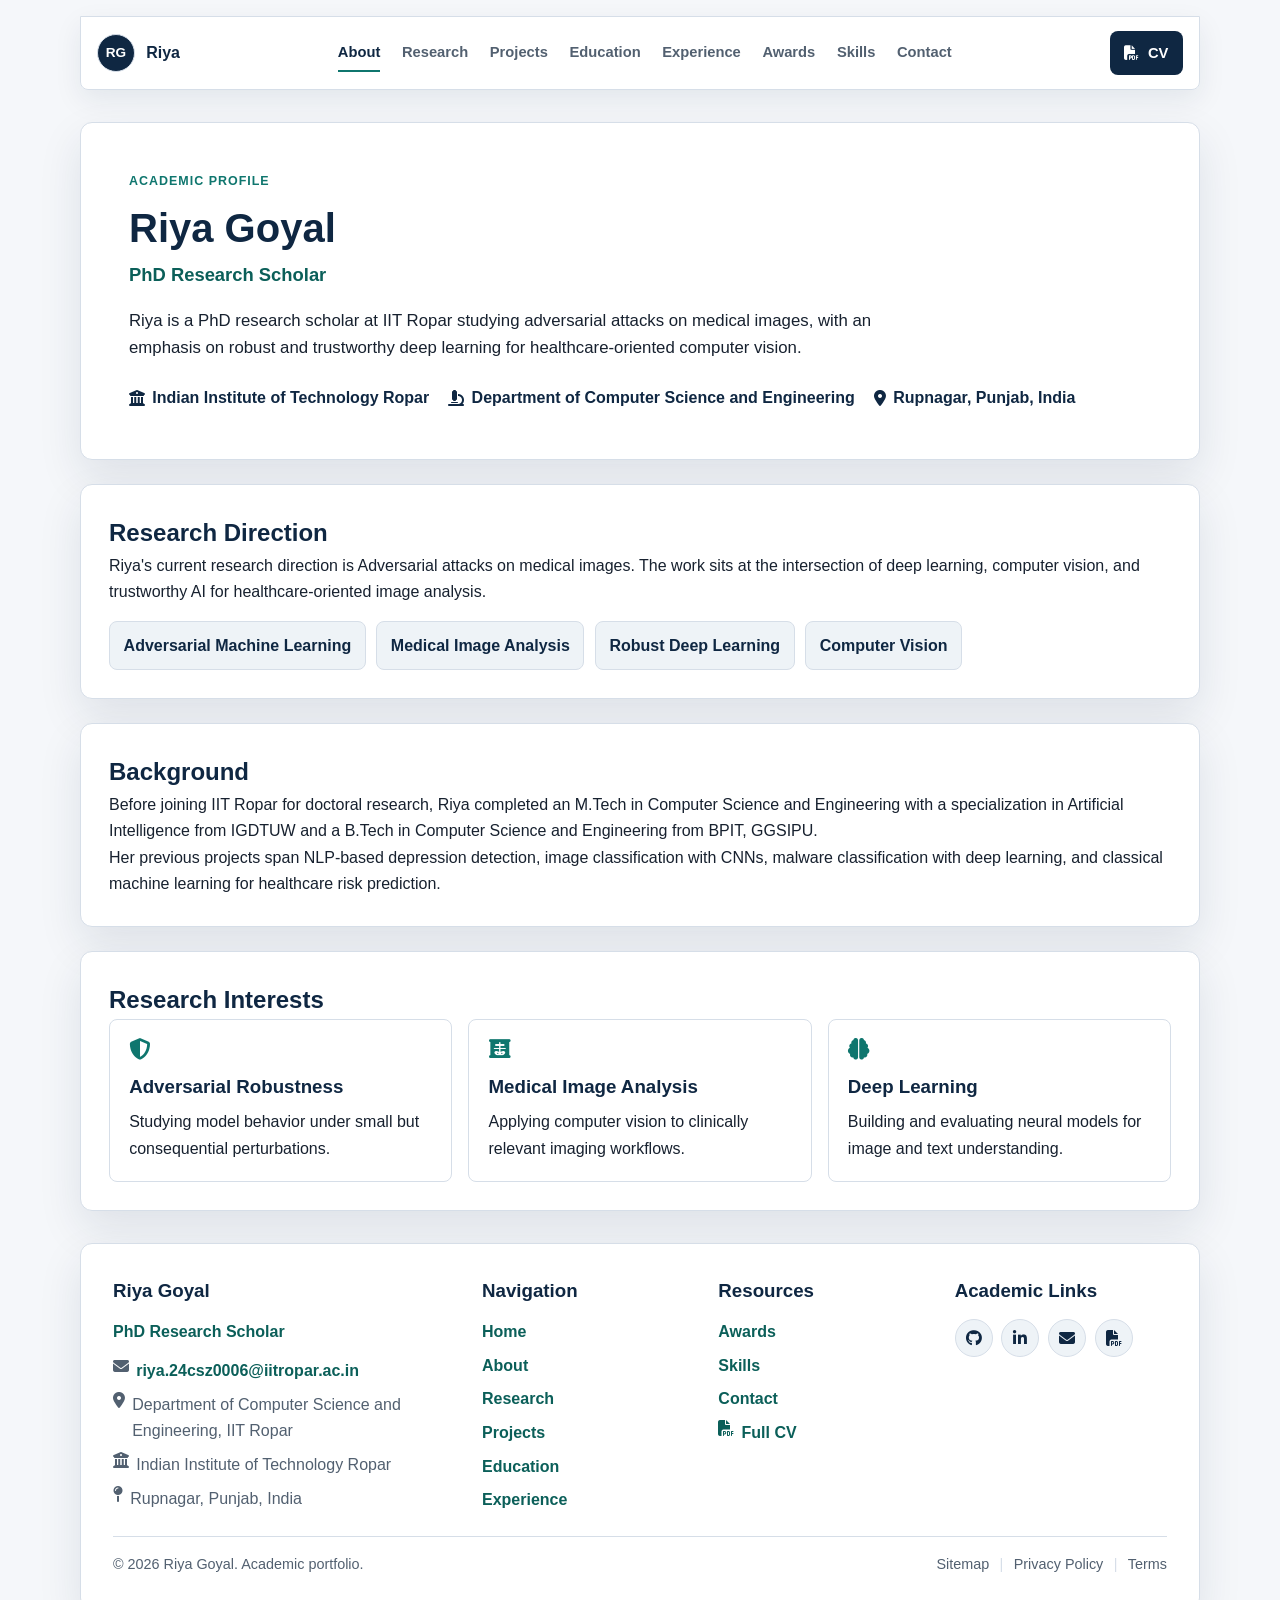
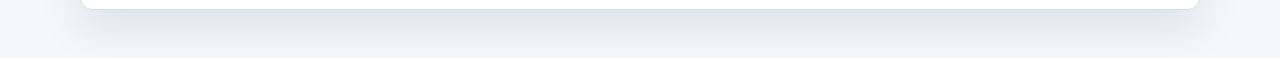
==== commit 97e78708: "Upgrader" ====
--- a/about.html
+++ b/about.html
@@ -11,7 +11,7 @@
     <meta property="og:title" content="About - Riya Goyal | PhD Researcher" />
     <meta property="og:description" content="PhD researcher specializing in robustness and adversarial attacks in medical imaging" />
     <meta property="og:type" content="website" />
-    <link rel="canonical" href="https://riyagoyal.com/about" />
+    <link rel="canonical" href="https://riya2599.github.io/about" />
     <link rel="icon" type="image/x-icon" href="./favicon.ico" />
     <title>About - Riya Goyal | IIT Ropar</title>
     <link
--- a/src/styles/design-tokens.css
+++ b/src/styles/design-tokens.css
@@ -1,21 +1,20 @@
 :root {
-  --bg: #f5efe4;
-  --bg-strong: #efe5d3;
-  --surface: rgba(255, 251, 245, 0.82);
-  --surface-strong: rgba(255, 255, 255, 0.94);
-  --text: #1c2730;
-  --muted: #5e6d78;
-  --primary: #173047;
+  --bg: #f5f7fa;
+  --surface: #ffffff;
+  --surface-muted: #eef3f7;
+  --text: #17212f;
+  --muted: #526070;
+  --primary: #0f2742;
+  --primary-strong: #07192d;
   --accent: #0f766e;
-  --accent-strong: #0a5a54;
-  --signal: #c07b18;
-  --border: rgba(23, 48, 71, 0.12);
-  --border-strong: rgba(23, 48, 71, 0.2);
-  --shadow: 0 24px 70px rgba(18, 38, 53, 0.12);
-  --shadow-soft: 0 16px 38px rgba(18, 38, 53, 0.08);
-  --radius-xl: 30px;
-  --radius-lg: 24px;
-  --radius-md: 18px;
-  --radius-sm: 12px;
-  --container: min(1180px, calc(100vw - 32px));
+  --accent-strong: #0b5f59;
+  --gold: #b7791f;
+  --border: #d6dee8;
+  --hero-text: #ffffff;
+  --hero-muted: #d9e7f2;
+  --shadow: 0 18px 44px rgba(15, 39, 66, 0.1);
+  --radius-lg: 12px;
+  --radius-md: 8px;
+  --container: min(1120px, 92vw);
+  --space: clamp(1rem, 2vw, 1.5rem);
 }
--- a/src/styles/main.css
+++ b/src/styles/main.css
@@ -1,1754 +1,993 @@
-/* ========== BASE STYLES ========== */
 body {
-  font-family: 'Inter', 'Segoe UI', Roboto, sans-serif;
-  background: radial-gradient(circle at top right, #e7eefb, var(--bg) 30%);
+  font-family: Inter, "Segoe UI", Roboto, Arial, sans-serif;
+  background: var(--bg);
   color: var(--text);
-  line-height: 1.6;
+  line-height: 1.65;
   scroll-behavior: smooth;
   -webkit-font-smoothing: antialiased;
 }
 
 .page-shell {
   width: var(--container);
-  margin: 1.25rem auto 3rem;
-  display: grid;
-  gap: 2.5rem;
-}
-
-/* ========== GLASS PANEL EFFECT ========== */
+  margin: 1rem auto 3rem;
+  display: grid;
+  gap: 2rem;
+}
+
+.home-shell {
+  width: 100%;
+  margin-top: 0;
+  gap: 2rem;
+}
+
+.home-shell .site-header,
+.home-shell .about-block-section,
+.home-shell .metrics,
+.home-shell .content-section,
+.home-shell .site-footer {
+  width: var(--container);
+  margin-inline: auto;
+}
+
 .glass-panel {
-  background: color-mix(in oklab, var(--surface) 88%, #f3f8ff);
+  background: var(--surface);
   border: 1px solid var(--border);
   border-radius: var(--radius-lg);
   box-shadow: var(--shadow);
-  transition: all 0.3s cubic-bezier(0.23, 1, 0.320, 1);
-}
-
-.glass-panel:hover {
-  transform: translateY(-2px);
-  box-shadow: 0 25px 50px rgba(30, 58, 95, 0.15);
-}
-
-/* ========== HEADER ========== */
+}
+
 .site-header {
-  display: flex;
+  position: sticky;
+  top: 0;
+  z-index: 20;
+  background: rgba(255, 255, 255, 0.96);
+  border: 1px solid var(--border);
+  border-radius: 0 0 var(--radius-md) var(--radius-md);
+  box-shadow: 0 10px 28px rgba(15, 39, 66, 0.08);
+}
+
+.header-container {
+  min-height: 72px;
+  display: flex;
+  align-items: center;
   justify-content: space-between;
-  align-items: center;
-  padding: 1rem 1.5rem;
-  position: sticky;
-  top: 0.8rem;
-  backdrop-filter: blur(10px);
-  z-index: 20;
-  border-radius: var(--radius-md);
-}
-
-.site-header.sticky {
-  box-shadow: 0 8px 24px rgba(30, 58, 95, 0.08);
-}
-
-.header-container {
-  width: 100%;
-  display: flex;
-  justify-content: space-between;
-  align-items: center;
-  gap: 2rem;
+  gap: 1.25rem;
+  padding: 0 1rem;
 }
 
 .brand {
-  font-weight: 700;
-  letter-spacing: 0.02em;
-  color: var(--primary);
-  display: flex;
-  align-items: center;
-  gap: 0.75rem;
-  font-size: 1.1rem;
+  display: inline-flex;
+  align-items: center;
+  gap: 0.7rem;
+  color: var(--primary);
+  font-size: 1rem;
+  font-weight: 800;
   white-space: nowrap;
-  text-decoration: none;
+}
+
+.brand-photo,
+.brand-monogram {
+  width: 38px;
+  height: 38px;
+  border-radius: 50%;
+  border: 1px solid var(--border);
 }
 
 .brand-photo {
-  width: 40px;
-  height: 40px;
-  border-radius: 50%;
   object-fit: cover;
-  border: 2px solid var(--accent);
-  transition: transform 0.2s ease, box-shadow 0.2s ease;
-}
-
-.brand:hover .brand-photo {
-  transform: scale(1.08);
-  box-shadow: 0 0 12px rgba(42, 157, 143, 0.4);
-}
-
-.brand:hover {
-  color: var(--accent);
-  transition: color 0.2s ease;
+}
+
+.brand-monogram {
+  display: grid;
+  place-items: center;
+  background: var(--primary);
+  color: #fff;
+  font-size: 0.85rem;
+  letter-spacing: 0;
 }
 
 .nav-links {
   display: flex;
-  gap: 2rem;
+  align-items: center;
+  justify-content: center;
+  gap: clamp(0.8rem, 1.8vw, 1.35rem);
   color: var(--muted);
   flex: 1;
-  justify-content: center;
 }
 
 .nav-links a {
-  font-weight: 500;
-  font-size: 0.95rem;
-  position: relative;
-  transition: color 0.2s ease;
-}
-
-.nav-links a:first-child {
-  display: none;
+  font-size: 0.92rem;
+  font-weight: 650;
+  padding: 0.35rem 0;
+  border-bottom: 2px solid transparent;
 }
 
 .nav-links a:hover,
-.nav-links a:focus {
-  color: var(--primary);
-}
-
-.nav-links a::after {
-  content: '';
-  position: absolute;
-  bottom: -4px;
-  left: 0;
-  right: 0;
-  height: 2px;
-  background: var(--accent);
-  transform: scaleX(0);
-  transition: transform 0.2s ease;
-}
-
-.nav-links a:hover::after {
-  transform: scaleX(1);
+.nav-links a:focus,
+.nav-links a.active {
+  color: var(--primary);
+  border-color: var(--accent);
 }
 
 .nav-actions {
   display: flex;
-  gap: 1rem;
-  align-items: center;
-}
-
-.btn-icon {
-  width: 40px;
-  height: 40px;
-  border-radius: 50%;
-  background: color-mix(in oklab, var(--accent) 10%, transparent);
-  border: 1px solid color-mix(in oklab, var(--accent) 30%, transparent);
-  color: var(--accent);
-  cursor: pointer;
-  display: flex;
-  align-items: center;
-  justify-content: center;
-  transition: all 0.2s ease;
-}
-
-.btn-icon:hover {
-  background: var(--accent);
-  color: white;
-  transform: scale(1.05);
-}
-
-/* ========== BUTTONS ========== */
+  align-items: center;
+}
+
 .btn {
   display: inline-flex;
   align-items: center;
-  gap: 0.5rem;
-  padding: 0.8rem 1.6rem;
-  border-radius: 999px;
-  border: none;
-  font-weight: 600;
-  font-size: 0.95rem;
+  justify-content: center;
+  gap: 0.55rem;
+  min-height: 42px;
+  padding: 0.72rem 1.1rem;
+  border-radius: var(--radius-md);
+  border: 1px solid transparent;
+  font-size: 0.92rem;
+  font-weight: 750;
+  text-decoration: none;
   cursor: pointer;
-  transition: all 0.3s ease;
-  text-decoration: none;
 }
 
 .btn-primary {
+  background: var(--accent);
+  border-color: var(--accent);
+  color: #fff;
+}
+
+.btn-primary:hover,
+.btn-primary:focus {
+  background: var(--accent-strong);
+  border-color: var(--accent-strong);
+}
+
+.btn-secondary {
+  background: rgba(255, 255, 255, 0.08);
+  border-color: rgba(255, 255, 255, 0.55);
+  color: #fff;
+}
+
+.btn-secondary:hover,
+.btn-secondary:focus {
+  background: #fff;
+  border-color: #fff;
+  color: var(--primary);
+}
+
+.btn-nav {
+  min-height: 38px;
+  padding: 0.55rem 0.85rem;
   background: var(--primary);
-  color: white;
-  box-shadow: 0 8px 16px rgba(30, 58, 95, 0.2);
-}
-
-.btn-primary:hover {
-  background: color-mix(in oklab, var(--primary) 90%, black);
-  transform: translateY(-2px);
-  box-shadow: 0 12px 24px rgba(30, 58, 95, 0.3);
-}
-
-.btn-secondary {
-  background: transparent;
-  color: var(--primary);
-  border: 2px solid var(--primary);
-}
-
-.btn-secondary:hover {
-  background: var(--primary);
-  color: white;
-}
-
-/* ========== HERO SECTION ========== */
+  color: #fff;
+}
+
 .hero {
-  display: grid;
-  grid-template-columns: 1.5fr 1fr;
-  gap: 2rem;
-  align-items: stretch;
-  position: relative;
-}
-
-.hero-visual-container {
-  position: absolute;
-  top: 0;
-  left: 0;
-  right: 0;
-  height: 280px;
-  border-radius: var(--radius-lg);
-  overflow: hidden;
-  z-index: 1;
-  margin-bottom: 1rem;
-}
-
-.hero-visual {
   width: 100%;
-  height: 100%;
-  object-fit: cover;
-  display: block;
-}
-
-.hero-overlay {
-  position: absolute;
-  top: 0;
-  left: 0;
-  right: 0;
-  bottom: 0;
-  background: linear-gradient(180deg, rgba(244,247,251,0) 0%, rgba(244,247,251,0.4) 100%);
-  pointer-events: none;
+  min-height: min(720px, calc(100vh - 24px));
+  display: grid;
+  align-items: center;
+  padding: clamp(3.5rem, 8vw, 6.5rem) max(4vw, calc((100vw - 1120px) / 2));
+  background-image:
+    linear-gradient(90deg, rgba(7, 25, 45, 0.96) 0%, rgba(7, 25, 45, 0.88) 43%, rgba(7, 25, 45, 0.62) 100%),
+    var(--hero-image);
+  background-position: center;
+  background-size: cover;
+  background-repeat: no-repeat;
+}
+
+.hero-inner {
+  width: 100%;
+  display: grid;
+  grid-template-columns: minmax(0, 1fr) minmax(280px, 360px);
+  gap: clamp(2rem, 5vw, 4rem);
+  align-items: center;
 }
 
 .hero-content {
-  padding: clamp(1.5rem, 3vw, 2.5rem);
-  padding-top: 320px;
-  position: relative;
-  z-index: 2;
-}
-
-.hero-card {
-  padding: clamp(1.5rem, 3vw, 2.5rem);
+  max-width: 760px;
 }
 
 .eyebrow {
   color: var(--accent);
+  font-weight: 800;
+  font-size: 0.78rem;
+  margin-bottom: 0.85rem;
+  text-transform: uppercase;
+  letter-spacing: 0.08em;
+}
+
+.hero .eyebrow {
+  color: #8ee5dc;
+}
+
+.hero h1 {
+  color: var(--hero-text);
+  font-size: clamp(2.8rem, 7vw, 5.6rem);
+  line-height: 1.02;
+  font-weight: 850;
+  letter-spacing: 0;
+  margin-bottom: 0.6rem;
+  text-shadow: 0 2px 18px rgba(0, 0, 0, 0.36);
+}
+
+.hero h2 {
+  color: var(--hero-muted);
+  font-size: clamp(1.22rem, 2.4vw, 1.7rem);
+  font-weight: 720;
+  margin-bottom: 1.35rem;
+  text-shadow: 0 2px 14px rgba(0, 0, 0, 0.28);
+}
+
+.hero-meta-group {
+  display: grid;
+  gap: 0.45rem;
+  margin-bottom: 1.4rem;
+}
+
+.hero-meta,
+.hero-meta-location,
+.hero-meta-advisor {
+  display: flex;
+  align-items: center;
+  gap: 0.55rem;
+  color: #eef6fb;
+  font-weight: 600;
+}
+
+.hero-statement {
+  color: #f6fbff;
+  max-width: 680px;
+  font-size: clamp(1rem, 1.8vw, 1.2rem);
+  line-height: 1.8;
+  margin: 0;
+}
+
+.focus-tags {
+  margin-top: 1.55rem;
+  display: flex;
+  flex-wrap: wrap;
+  gap: 0.7rem;
+}
+
+.tag,
+.skill-tag,
+.tech-badge {
+  display: inline-flex;
+  align-items: center;
+  border-radius: 999px;
+  font-size: 0.84rem;
   font-weight: 700;
-  font-size: 0.9rem;
-  margin-bottom: 0.75rem;
+}
+
+.tag {
+  color: #f3fbff;
+  border: 1px solid rgba(217, 231, 242, 0.5);
+  background: rgba(255, 255, 255, 0.1);
+  padding: 0.45rem 0.8rem;
+}
+
+.hero-actions {
+  margin-top: 2rem;
+  display: flex;
+  flex-wrap: wrap;
+  gap: 0.85rem;
+}
+
+.about-block-container {
+  display: grid;
+  grid-template-columns: minmax(220px, 0.38fr) minmax(0, 1fr);
+  gap: clamp(1rem, 3vw, 2rem);
+  align-items: stretch;
+}
+
+.about-block-aside {
+  padding: 1.25rem;
+  display: grid;
+  align-content: center;
+  gap: 0.5rem;
+  border-radius: var(--radius-md);
+  background: var(--surface-muted);
+  border: 1px solid var(--border);
+}
+
+.about-block-label {
+  color: var(--muted);
+  font-size: 0.78rem;
+  font-weight: 800;
+  letter-spacing: 0.06em;
   text-transform: uppercase;
-  letter-spacing: 0.05em;
-  display: flex;
-  align-items: center;
+}
+
+.about-block-aside strong,
+.about-block-content h2 {
+  color: var(--primary);
+}
+
+.about-block-content {
+  display: grid;
+  align-content: center;
+  gap: 0.65rem;
+}
+
+.about-block-content .eyebrow {
+  margin-bottom: 0;
+}
+
+.about-block-content p {
+  color: var(--text);
+  max-width: 760px;
+}
+
+.hero-card {
+  background: rgba(255, 255, 255, 0.92);
+  border: 1px solid rgba(255, 255, 255, 0.6);
+  border-radius: var(--radius-lg);
+  box-shadow: 0 20px 50px rgba(0, 0, 0, 0.2);
+  padding: clamp(1.25rem, 3vw, 1.75rem);
+}
+
+.hero-card h3 {
+  color: var(--primary);
+  font-size: 1.05rem;
+  margin-bottom: 1.1rem;
+}
+
+.quick-stats {
+  display: grid;
+  gap: 0;
+}
+
+.quick-stats li {
+  display: grid;
+  gap: 0.25rem;
+  padding: 0.9rem 0;
+  border-top: 1px solid var(--border);
+}
+
+.quick-stats li:first-child {
+  border-top: 0;
+  padding-top: 0;
+}
+
+.quick-stats span {
+  color: var(--muted);
+  font-size: 0.84rem;
+  font-weight: 700;
+  text-transform: uppercase;
+  letter-spacing: 0.04em;
+}
+
+.quick-stats strong {
+  color: var(--primary);
+  font-size: 1rem;
+  line-height: 1.35;
+}
+
+.metrics {
+  display: grid;
+  grid-template-columns: repeat(4, minmax(0, 1fr));
+  gap: 1rem;
+}
+
+.metric-card {
+  padding: 1.35rem;
+  display: grid;
+  gap: 0.7rem;
+}
+
+.metric-icon {
+  width: 42px;
+  height: 42px;
+  display: grid;
+  place-items: center;
+  border-radius: var(--radius-md);
+  background: var(--surface-muted);
+  color: var(--accent);
+  font-size: 1.15rem;
+}
+
+.metric-card h3 {
+  color: var(--primary);
+  font-size: clamp(1.5rem, 2.6vw, 2rem);
+  line-height: 1.1;
+}
+
+.metric-card p,
+.section-subtitle,
+.feature-card p,
+.project-impact,
+.award-content p,
+.responsibilities,
+.contact-intro,
+.footer-info,
+.footer-bottom,
+.last-updated {
+  color: var(--muted);
+}
+
+.content-section,
+.page-content,
+.about-block-section {
+  display: grid;
+  gap: 1.5rem;
+}
+
+.section-heading {
+  max-width: 820px;
+}
+
+.section-heading h2,
+.about-hero h1,
+.contact-hero h1 {
+  color: var(--primary);
+  font-size: clamp(1.7rem, 4vw, 2.5rem);
+  line-height: 1.16;
+  margin-bottom: 0.55rem;
+}
+
+.section-subtitle {
+  font-size: 1rem;
+}
+
+.cards-grid,
+.projects-grid,
+.skills-grid,
+.teaching-grid,
+.interests-grid {
+  display: grid;
+  grid-template-columns: repeat(auto-fit, minmax(260px, 1fr));
+  gap: 1rem;
+}
+
+.feature-card,
+.project-card,
+.skill-category,
+.teaching-card,
+.experience-card,
+.education-card,
+.about-section,
+.about-block-container,
+.contact-methods,
+.contact-social,
+.faq-section,
+.legal-content {
+  padding: clamp(1.2rem, 2.4vw, 1.75rem);
+}
+
+.feature-card {
+  display: grid;
+  gap: 0.6rem;
+  border-top: 3px solid var(--accent);
+}
+
+.feature-card i,
+.interest-item i {
+  color: var(--accent);
+  font-size: 1.35rem;
+}
+
+.feature-card h3,
+.project-card h3,
+.education-card h3,
+.experience-card h3,
+.award-content h3,
+.skill-category h3,
+.teaching-card h3,
+.contact-method h3,
+.about-section h2,
+.contact-methods h2,
+.contact-social h2,
+.faq-section h2,
+.legal-content h2,
+.legal-content h3 {
+  color: var(--primary);
+}
+
+.publications-list,
+.education-cards,
+.experience-timeline,
+.awards-container,
+.faq-items {
+  display: grid;
+  gap: 1rem;
+}
+
+.publication-item {
+  padding: clamp(1.2rem, 2.4vw, 1.65rem);
+  display: grid;
+  gap: 0.65rem;
+}
+
+.pub-header,
+.edu-header,
+.exp-header,
+.project-header {
+  display: flex;
+  justify-content: space-between;
+  align-items: flex-start;
+  gap: 1rem;
+}
+
+.year,
+.period,
+.pub-type {
+  display: inline-flex;
+  align-items: center;
+  border-radius: 999px;
+  padding: 0.3rem 0.65rem;
+  font-size: 0.78rem;
+  font-weight: 800;
+  white-space: nowrap;
+}
+
+.year,
+.period {
+  color: var(--primary);
+  background: var(--surface-muted);
+}
+
+.pub-type {
+  color: var(--accent-strong);
+  background: rgba(15, 118, 110, 0.1);
+  text-transform: capitalize;
+}
+
+.publication-item h3 {
+  color: var(--primary);
+  font-size: 1.08rem;
+}
+
+.authors,
+.venue,
+.doi,
+.institution,
+.company,
+.location,
+.focus,
+.advisor,
+.description,
+.project-description,
+.about-section p,
+.interest-item p,
+.contact-method p,
+.legal-content p,
+.legal-content li {
+  color: var(--text);
+}
+
+.venue,
+.doi,
+.institution,
+.company,
+.location {
+  display: flex;
+  align-items: flex-start;
   gap: 0.5rem;
 }
 
-.hero h1 {
-  font-size: clamp(2rem, 5vw, 3.2rem);
-  color: var(--primary);
-  line-height: 1.2;
+.doi {
+  color: var(--accent-strong);
+  font-size: 0.92rem;
+  font-weight: 650;
+}
+
+.project-card {
+  display: grid;
+  gap: 0.95rem;
+}
+
+.project-link {
+  width: 36px;
+  height: 36px;
+  display: grid;
+  place-items: center;
+  border-radius: 50%;
+  background: var(--surface-muted);
+  color: var(--primary);
+  flex: 0 0 auto;
+}
+
+.project-link:hover,
+.project-link:focus {
+  color: #fff;
+  background: var(--accent);
+}
+
+.project-meta {
+  display: grid;
+  gap: 0.8rem;
+}
+
+.tech-stack,
+.skill-tags {
+  display: flex;
+  flex-wrap: wrap;
+  gap: 0.5rem;
+}
+
+.tech-badge,
+.skill-tag {
+  padding: 0.38rem 0.7rem;
+  color: var(--primary);
+  background: var(--surface-muted);
+}
+
+.research-tag {
+  color: var(--accent-strong);
+  background: rgba(15, 118, 110, 0.1);
+}
+
+.project-impact {
+  display: flex;
+  align-items: flex-start;
+  gap: 0.5rem;
+  font-size: 0.92rem;
+}
+
+.education-card,
+.experience-card {
+  display: grid;
+  gap: 0.65rem;
+  border-left: 4px solid var(--accent);
+}
+
+.gpa,
+.honors {
+  color: var(--accent-strong);
+  font-weight: 700;
+}
+
+.award-item {
+  padding: 1.25rem;
+  display: grid;
+  grid-template-columns: 120px 1fr;
+  gap: 1rem;
+  align-items: center;
+}
+
+.award-year {
+  display: grid;
+  place-items: center;
+  gap: 0.35rem;
+  min-height: 72px;
+  border-radius: var(--radius-md);
+  background: var(--surface-muted);
+  color: var(--primary);
   font-weight: 800;
-  margin-bottom: 0.5rem;
-}
-
-.hero h2 {
-  font-size: clamp(1.1rem, 2.5vw, 1.4rem);
+  text-align: center;
+}
+
+.skill-category h3,
+.teaching-card h3,
+.contact-method h3 {
+  display: flex;
+  align-items: center;
+  gap: 0.55rem;
+  margin-bottom: 0.85rem;
+}
+
+.course-name {
+  color: var(--primary);
+  font-weight: 800;
+  margin-bottom: 0.4rem;
+}
+
+.semesters {
   color: var(--muted);
-  font-weight: 500;
-}
-
-.hero-meta,
-.hero-meta-advisor,
-.hero-statement {
+  display: flex;
+  align-items: center;
+  gap: 0.45rem;
+  margin-bottom: 0.55rem;
+  font-size: 0.92rem;
+}
+
+.about-hero,
+.contact-hero {
+  padding: clamp(1.8rem, 4vw, 3rem);
+}
+
+.about-subtitle {
+  color: var(--accent-strong);
+  font-size: 1.15rem;
+  font-weight: 800;
+  margin-bottom: 1rem;
+}
+
+.about-statement {
+  max-width: 760px;
+  font-size: 1.05rem;
+}
+
+.about-meta {
+  display: flex;
+  flex-wrap: wrap;
+  gap: 0.8rem 1.2rem;
+  margin-top: 1.4rem;
+}
+
+.about-meta span,
+.focus-item {
+  display: inline-flex;
+  align-items: center;
+  gap: 0.45rem;
+  color: var(--primary);
+  font-weight: 700;
+}
+
+.focus-areas {
+  display: flex;
+  flex-wrap: wrap;
+  gap: 0.65rem;
   margin-top: 1rem;
-  display: flex;
-  align-items: center;
-  gap: 0.5rem;
-}
-
-.hero-statement {
-  font-size: 1.1rem;
-  color: var(--text);
-  line-height: 1.8;
-  margin-top: 1.5rem;
-  display: block;
-}
-
-.focus-tags {
-  margin-top: 1.5rem;
+}
+
+.focus-item {
+  background: var(--surface-muted);
+  border: 1px solid var(--border);
+  border-radius: var(--radius-md);
+  padding: 0.65rem 0.85rem;
+}
+
+.interest-item {
+  padding: 1.2rem;
+  border: 1px solid var(--border);
+  border-radius: var(--radius-md);
+  background: var(--surface);
+}
+
+.interest-item h3 {
+  color: var(--primary);
+  margin: 0.4rem 0;
+}
+
+.contact-methods,
+.contact-social {
+  display: grid;
+  gap: 1rem;
+}
+
+.contact-grid {
+  display: grid;
+  grid-template-columns: repeat(auto-fit, minmax(260px, 1fr));
+  gap: 1rem;
+}
+
+.contact-method {
+  padding: 1rem;
+  border: 1px solid var(--border);
+  border-radius: var(--radius-md);
+  background: var(--surface-muted);
+}
+
+.contact-link,
+.footer-info a,
+.footer-links a,
+.legal-content a {
+  color: var(--accent-strong);
+  font-weight: 750;
+}
+
+.contact-social-links {
   display: flex;
   flex-wrap: wrap;
   gap: 0.75rem;
 }
 
-.tag {
-  background: color-mix(in oklab, var(--accent) 15%, transparent);
-  color: var(--accent);
-  border: 1px solid color-mix(in oklab, var(--accent) 40%, transparent);
-  padding: 0.5rem 1rem;
-  border-radius: 999px;
-  font-size: 0.88rem;
-  font-weight: 500;
-  transition: all 0.2s ease;
+.contact-social-links a {
   display: inline-flex;
   align-items: center;
-  gap: 0.4rem;
-}
-
-.tag:hover {
-  background: color-mix(in oklab, var(--accent) 25%, transparent);
-  border-color: var(--accent);
-}
-
-.accent-tag {
-  background: color-mix(in oklab, var(--primary) 15%, transparent);
-  color: var(--primary);
-  border-color: color-mix(in oklab, var(--primary) 40%, transparent);
-}
-
-.hero-actions {
-  margin-top: 2rem;
-  display: flex;
+  gap: 0.55rem;
+  padding: 0.65rem 0.85rem;
+  border: 1px solid var(--border);
+  border-radius: var(--radius-md);
+  color: var(--primary);
+  background: #fff;
+  font-weight: 750;
+}
+
+.site-footer {
+  padding: clamp(1.5rem, 3vw, 2rem);
+}
+
+.footer-content {
+  display: grid;
+  grid-template-columns: 1.3fr 0.8fr 0.8fr 0.8fr;
+  gap: 1.5rem;
+}
+
+.footer-section h3 {
+  color: var(--primary);
+  margin-bottom: 0.75rem;
+}
+
+.footer-role {
+  color: var(--accent-strong);
+  font-weight: 800;
+  margin-bottom: 0.8rem;
+}
+
+.footer-info,
+.footer-links {
+  display: grid;
+  gap: 0.45rem;
+}
+
+.footer-info li,
+.footer-links a {
+  display: flex;
+  align-items: flex-start;
+  gap: 0.45rem;
+}
+
+.social-links {
+  display: flex;
+  flex-wrap: wrap;
+  gap: 0.55rem;
+}
+
+.social-icon {
+  width: 38px;
+  height: 38px;
+  display: grid;
+  place-items: center;
+  border: 1px solid var(--border);
+  border-radius: 50%;
+  color: var(--primary);
+  background: var(--surface-muted);
+}
+
+.footer-divider {
+  border: 0;
+  height: 1px;
+  background: var(--border);
+  margin: 1.4rem 0 1rem;
+}
+
+.footer-bottom {
+  display: flex;
+  justify-content: space-between;
   gap: 1rem;
   flex-wrap: wrap;
-}
-
-.hero-card {
-  border-radius: var(--radius-lg);
-  display: flex;
-  flex-direction: column;
-  justify-content: center;
-  gap: 1.5rem;
-}
-
-.profile-photo-container {
-  position: relative;
-  width: 100%;
-  aspect-ratio: 1;
-  border-radius: var(--radius-lg);
-  overflow: hidden;
-  background: linear-gradient(135deg, var(--primary), var(--accent));
-  display: flex;
-  align-items: center;
-  justify-content: center;
-  box-shadow: 0 10px 30px rgba(30, 58, 95, 0.2);
-}
-
-.profile-photo {
-  width: 100%;
-  height: 100%;
-  object-fit: cover;
-  display: block;
-}
-
-.photo-badge {
-  position: absolute;
-  bottom: 12px;
-  right: 12px;
-  width: 48px;
-  height: 48px;
-  background: var(--accent);
-  color: white;
-  border-radius: 50%;
-  display: flex;
-  align-items: center;
-  justify-content: center;
-  font-size: 1.2rem;
-  box-shadow: 0 4px 12px rgba(42, 157, 143, 0.3);
-  border: 3px solid white;
-}
-
-.hero-card h3 {
-  color: var(--primary);
-  margin: 0;
-  display: flex;
-  align-items: center;
-  gap: 0.5rem;
-}
-
-.quick-stats {
-  display: grid;
-  gap: 0.8rem;
-}
-
-.quick-stats li {
-  display: flex;
-  justify-content: space-between;
-  padding-bottom: 0.8rem;
+  font-size: 0.9rem;
+}
+
+.footer-meta {
+  display: flex;
+  align-items: center;
+  gap: 0.65rem;
+}
+
+.separator {
+  color: var(--border);
+}
+
+.legal-content {
+  max-width: 900px;
+  margin-inline: auto;
+}
+
+.legal-content ul {
+  margin-left: 1.25rem;
+  list-style: disc;
+}
+
+.sitemap-list {
+  display: grid;
+  gap: 0.7rem;
+}
+
+.sitemap-list li {
+  padding-bottom: 0.7rem;
   border-bottom: 1px solid var(--border);
 }
 
-.quick-stats li:last-child {
-  border-bottom: none;
-}
-
-.quick-stats strong {
-  color: var(--primary);
-  font-size: 1.2rem;
-}
-
-/* ========== METRICS ========== */
-.metrics {
-  display: grid;
-  grid-template-columns: repeat(auto-fit, minmax(200px, 1fr));
-  gap: 1.2rem;
-}
-
-.metric-card {
-  padding: 1.5rem;
-  text-align: center;
-  position: relative;
-  overflow: hidden;
-  display: flex;
-  flex-direction: column;
-  align-items: center;
-  gap: 0.8rem;
-}
-
-.metric-icon {
-  font-size: 2rem;
-  color: var(--accent);
-  display: flex;
-  align-items: center;
-  justify-content: center;
-  width: 56px;
-  height: 56px;
-  background: color-mix(in oklab, var(--accent) 15%, transparent);
-  border-radius: 12px;
-}
-
-.metric-card h3 {
-  color: var(--primary);
-  font-size: 2.2rem;
-  font-weight: 800;
-  margin: 0;
-}
-
-.metric-card p {
-  color: var(--muted);
-  font-size: 0.95rem;
-  font-weight: 500;
-}
-
-/* ========== CONTENT SECTIONS ========== */
-.content-section {
-  padding: 0;
-}
-
-.section-heading {
-  margin-bottom: 2rem;
-}
-
-.section-heading .eyebrow {
-  display: flex;
-  align-items: center;
-  gap: 0.5rem;
-}
-
-.section-heading h2 {
-  color: var(--primary);
-  font-size: clamp(1.4rem, 4vw, 2rem);
-  margin-top: 0.5rem;
-  margin-bottom: 0.5rem;
-  font-weight: 800;
-}
-
-.section-subtitle {
-  color: var(--muted);
-  font-size: 1rem;
-  margin-top: 0.5rem;
-}
-
-/* ========== CARDS GRID ========== */
-.cards-grid {
-  display: grid;
-  grid-template-columns: repeat(auto-fit, minmax(280px, 1fr));
-  gap: 1.5rem;
-}
-
-.feature-card {
-  padding: 1.8rem;
-  display: flex;
-  flex-direction: column;
-  gap: 0.8rem;
-}
-
-.feature-card i {
-  font-size: 1.8rem;
-  color: var(--accent);
-}
-
-.feature-card h3 {
-  color: var(--primary);
-  font-weight: 700;
-}
-
-.feature-card p {
-  color: var(--muted);
-  line-height: 1.6;
-}
-
-/* ========== PUBLICATIONS ========== */
-.publications-list {
-  display: grid;
-  gap: 1rem;
-}
-
-.publication-item {
-  padding: 1.5rem;
-  display: grid;
-  gap: 0.8rem;
-}
-
-.pub-header {
-  display: flex;
-  gap: 1rem;
-  align-items: center;
-}
-
-.year {
-  background: color-mix(in oklab, var(--primary) 15%, transparent);
-  color: var(--primary);
-  padding: 0.3rem 0.8rem;
-  border-radius: 999px;
-  font-weight: 700;
-  font-size: 0.85rem;
-}
-
-.pub-type {
-  background: color-mix(in oklab, var(--accent) 15%, transparent);
-  color: var(--accent);
-  padding: 0.3rem 0.8rem;
-  border-radius: 999px;
-  font-size: 0.8rem;
-  font-weight: 600;
-  text-transform: uppercase;
-}
-
-.publication-item h3 {
-  color: var(--primary);
-  font-size: 1.1rem;
-}
-
-.publication-item .venue {
-  color: var(--muted);
-  font-size: 0.95rem;
-  display: flex;
-  align-items: center;
-  gap: 0.5rem;
-}
-
-/* ========== PROJECTS ========== */
-.projects-grid {
-  display: grid;
-  grid-template-columns: repeat(auto-fit, minmax(320px, 1fr));
-  gap: 1.5rem;
-}
-
-.project-card {
-  padding: 1.8rem;
-  display: flex;
-  flex-direction: column;
-  gap: 1rem;
-  position: relative;
-  overflow: hidden;
-}
-
-.project-header {
-  display: flex;
-  justify-content: space-between;
-  align-items: start;
-  gap: 1rem;
-}
-
-.project-card h3 {
-  color: var(--primary);
-  font-size: 1.15rem;
-  flex: 1;
-}
-
-.project-link {
-  flex-shrink: 0;
-  width: 36px;
-  height: 36px;
-  border-radius: 50%;
-  background: color-mix(in oklab, var(--accent) 15%, transparent);
-  color: var(--accent);
-  display: flex;
-  align-items: center;
-  justify-content: center;
-  transition: all 0.2s ease;
-}
-
-.project-link:hover {
-  background: var(--accent);
-  color: white;
-  transform: translate(2px, -2px);
-}
-
-.project-description {
-  color: var(--text);
-  line-height: 1.6;
-  font-size: 0.95rem;
-}
-
-.tech-stack {
-  display: flex;
-  flex-wrap: wrap;
-  gap: 0.5rem;
-}
-
-.tech-badge {
-  background: color-mix(in oklab, var(--primary) 15%, transparent);
-  color: var(--primary);
-  padding: 0.3rem 0.8rem;
-  border-radius: 999px;
-  font-size: 0.8rem;
-  font-weight: 600;
-}
-
-.project-impact {
-  color: var(--muted);
-  font-size: 0.9rem;
-  margin-top: 0.5rem;
-  display: flex;
-  align-items: center;
-  gap: 0.5rem;
-}
-
-/* ========== EDUCATION ========== */
-.education-cards {
-  display: grid;
-  gap: 1.5rem;
-}
-
-.education-card {
-  padding: 1.8rem;
-  display: grid;
-  gap: 0.8rem;
-  border-left: 4px solid var(--accent);
-}
-
-.edu-header {
-  display: flex;
-  justify-content: space-between;
-  align-items: start;
-  gap: 1rem;
-}
-
-.education-card h3 {
-  color: var(--primary);
-  font-weight: 700;
-}
-
-.institution {
-  color: var(--muted);
-  display: flex;
-  align-items: center;
-  gap: 0.5rem;
-  font-weight: 500;
-}
-
-.focus {
-  color: var(--text);
-  font-size: 0.95rem;
-}
-
-.advisor {
-  color: var(--text);
-  font-size: 0.95rem;
-}
-
-.gpa,
-.honors {
-  color: var(--accent);
-  font-size: 0.95rem;
-  font-weight: 600;
-}
-
-/* ========== EXPERIENCE ========== */
-.experience-timeline {
-  display: grid;
-  gap: 1.5rem;
-  position: relative;
-}
-
-.experience-card {
-  padding: 1.8rem;
-  display: grid;
-  gap: 0.8rem;
-}
-
-.exp-header {
-  display: flex;
-  justify-content: space-between;
-  align-items: start;
-  gap: 1rem;
-}
-
-.experience-card h3 {
-  color: var(--primary);
-  font-weight: 700;
-}
-
-.company {
-  color: var(--muted);
-  display: flex;
-  align-items: center;
-  gap: 0.5rem;
-  font-weight: 500;
-}
-
-.period {
-  background: color-mix(in oklab, var(--accent) 15%, transparent);
-  color: var(--accent);
-  padding: 0.4rem 0.9rem;
-  border-radius: 999px;
-  font-size: 0.85rem;
-  font-weight: 600;
-  white-space: nowrap;
-}
-
-.location {
-  color: var(--muted);
-  font-size: 0.95rem;
-  display: flex;
-  align-items: center;
-  gap: 0.5rem;
-}
-
-.description {
-  color: var(--text);
-  line-height: 1.6;
-}
-
-/* ========== AWARDS ========== */
-.awards-container {
-  display: grid;
-  gap: 1rem;
-}
-
-.award-item {
-  padding: 1.5rem;
-  display: grid;
-  grid-template-columns: 80px 1fr;
-  gap: 1.2rem;
-  align-items: center;
-}
-
-.award-year {
-  background: color-mix(in oklab, var(--accent) 20%, transparent);
-  color: var(--accent);
-  padding: 0.8rem;
-  border-radius: var(--radius-md);
-  font-weight: 700;
-  text-align: center;
-  font-size: 0.9rem;
-  display: flex;
-  align-items: center;
-  justify-content: center;
-  flex-direction: column;
-  gap: 0.3rem;
-}
-
-.award-content h3 {
-  color: var(--primary);
-  font-weight: 700;
-}
-
-.award-content p {
-  color: var(--muted);
-  font-size: 0.95rem;
-  margin-top: 0.3rem;
-}
-
-/* ========== SKILLS ========== */
-.skills-section {
-  padding: 0;
-}
-
-.skills-grid {
-  display: grid;
-  grid-template-columns: repeat(auto-fit, minmax(280px, 1fr));
-  gap: 1.5rem;
-}
-
-.skill-category {
-  padding: 1.8rem;
-}
-
-.skill-category h3 {
-  color: var(--primary);
-  margin-bottom: 1rem;
-  display: flex;
-  align-items: center;
-  gap: 0.6rem;
-  font-weight: 700;
-}
-
-.skill-tags {
-  display: flex;
-  flex-wrap: wrap;
-  gap: 0.8rem;
-}
-
-.skill-tag {
-  background: color-mix(in oklab, var(--primary) 15%, transparent);
-  color: var(--primary);
-  padding: 0.5rem 1rem;
-  border-radius: 999px;
-  font-size: 0.9rem;
-  font-weight: 500;
-  transition: all 0.2s ease;
-  display: inline-flex;
-  align-items: center;
-  gap: 0.4rem;
-}
-
-.skill-tag:hover {
-  background: color-mix(in oklab, var(--primary) 25%, transparent);
-  transform: translateY(-2px);
-}
-
-.research-tag {
-  background: color-mix(in oklab, var(--accent) 15%, transparent);
-  color: var(--accent);
-}
-
-.research-tag:hover {
-  background: color-mix(in oklab, var(--accent) 25%, transparent);
-}
-
-/* ========== TEACHING ========== */
-.teaching-grid {
-  display: grid;
-  grid-template-columns: repeat(auto-fit, minmax(300px, 1fr));
-  gap: 1.5rem;
-}
-
-.teaching-card {
-  padding: 1.8rem;
-}
-
-.teaching-card h3 {
-  color: var(--accent);
-  display: flex;
-  align-items: center;
-  gap: 0.6rem;
-  margin-bottom: 0.8rem;
-  font-weight: 700;
-}
-
-.course-name {
-  color: var(--primary);
-  font-size: 1.05rem;
-  font-weight: 700;
-  margin-bottom: 0.6rem;
-}
-
-.semesters {
-  color: var(--muted);
-  font-size: 0.9rem;
-  display: flex;
-  align-items: center;
-  gap: 0.4rem;
-  margin-bottom: 0.8rem;
-}
-
-.responsibilities {
-  color: var(--text);
-  line-height: 1.6;
-  font-size: 0.95rem;
-}
-
-/* ========== FOOTER ========== */
-.site-footer {
-  padding: 2.5rem;
-  display: grid;
-  grid-template-columns: 1fr;
-  gap: 2rem;
-  margin-top: 3rem;
-}
-
-.footer-content {
-  display: grid;
-  grid-template-columns: repeat(auto-fit, minmax(280px, 1fr));
-  gap: 2rem;
-}
-
-.footer-section h2 {
-  color: var(--primary);
-  font-size: 1.2rem;
-  font-weight: 800;
-  margin-bottom: 1rem;
-}
-
-.footer-section h3 {
-  color: var(--primary);
-  font-size: 1rem;
-  font-weight: 700;
-  margin-bottom: 0.8rem;
-}
-
-.footer-role {
-  color: var(--accent);
-  font-weight: 600;
-  margin-bottom: 0.8rem;
-}
-
-.footer-section p {
-  color: var(--text);
-  margin-bottom: 0.6rem;
-  display: flex;
-  align-items: center;
-  gap: 0.6rem;
-}
-
-.footer-section p a {
-  color: var(--accent);
-  font-weight: 600;
-  transition: color 0.2s ease;
-}
-
-.footer-section p a:hover {
-  color: var(--primary);
-}
-
-.resource-links {
-  display: grid;
-  gap: 0.6rem;
-}
-
-.resource-links li {
-  list-style: none;
-}
-
-.resource-links a {
-  color: var(--text);
-  display: flex;
-  align-items: center;
-  gap: 0.6rem;
-  font-weight: 500;
-  transition: color 0.2s ease;
-}
-
-.resource-links a:hover {
-  color: var(--accent);
-}
-
-.social-links {
-  display: flex;
-  gap: 1rem;
-  flex-wrap: wrap;
-}
-
-.social-icon {
-  width: 44px;
-  height: 44px;
-  border-radius: 50%;
-  background: color-mix(in oklab, var(--primary) 15%, transparent);
-  color: var(--primary);
-  display: flex;
-  align-items: center;
-  justify-content: center;
-  font-size: 1.2rem;
-  transition: all 0.2s ease;
-}
-
-.social-icon:hover {
-  background: var(--primary);
-  color: white;
-  transform: translateY(-3px);
-}
-
-.footer-bottom {
-  text-align: center;
-  padding-top: 1.5rem;
-  border-top: 1px solid var(--border);
-  color: var(--muted);
-  font-size: 0.9rem;
-}
-
-/* ========== RESPONSIVE DESIGN ========== */
-@media (max-width: 768px) {
+.sitemap-list a {
+  color: var(--accent-strong);
+  font-weight: 750;
+}
+
+@media (max-width: 980px) {
+  .home-shell .site-header,
+  .home-shell .about-block-section,
+  .home-shell .metrics,
+  .home-shell .content-section,
+  .home-shell .site-footer {
+    width: min(100% - 2rem, 760px);
+  }
+
+  .header-container {
+    align-items: flex-start;
+    flex-direction: column;
+    padding: 0.9rem 1rem;
+  }
+
+  .nav-links {
+    justify-content: flex-start;
+    flex-wrap: wrap;
+  }
+
   .hero {
+    min-height: auto;
+    padding: 4rem 1.2rem;
+  }
+
+  .hero-inner {
     grid-template-columns: 1fr;
   }
 
-  .header-container {
+  .hero-card {
+    max-width: 520px;
+  }
+
+  .metrics {
+    grid-template-columns: repeat(2, minmax(0, 1fr));
+  }
+
+  .footer-content {
+    grid-template-columns: repeat(2, minmax(0, 1fr));
+  }
+}
+
+@media (max-width: 640px) {
+  .page-shell {
+    width: min(100% - 1rem, 100%);
+    margin-top: 0.5rem;
+    gap: 1rem;
+  }
+
+  .home-shell {
+    width: 100%;
+    margin-top: 0;
+  }
+
+  .home-shell .site-header,
+  .home-shell .about-block-section,
+  .home-shell .metrics,
+  .home-shell .content-section,
+  .home-shell .site-footer {
+    width: min(100% - 1rem, 100%);
+  }
+
+  .site-header {
+    border-radius: 0;
+  }
+
+  .hero {
+    padding: 3rem 1rem;
+  }
+
+  .hero h1 {
+    font-size: clamp(2.4rem, 15vw, 3.6rem);
+  }
+
+  .hero-actions,
+  .contact-social-links {
     flex-direction: column;
-    gap: 1rem;
-  }
-
-  .nav-links {
-    gap: 0.8rem;
-    font-size: 0.9rem;
-  }
-
+    align-items: stretch;
+  }
+
+  .metrics,
+  .about-block-container,
   .cards-grid,
   .projects-grid,
-  .skills-grid {
+  .skills-grid,
+  .teaching-grid,
+  .interests-grid,
+  .contact-grid,
+  .footer-content {
     grid-template-columns: 1fr;
+  }
+
+  .pub-header,
+  .edu-header,
+  .exp-header,
+  .project-header,
+  .footer-bottom {
+    flex-direction: column;
+    align-items: flex-start;
   }
 
   .award-item {
     grid-template-columns: 1fr;
   }
-
-  .metrics {
-    grid-template-columns: repeat(2, 1fr);
-  }
-
-  .page-shell {
-    margin: 1rem auto 2rem;
-    gap: 1.5rem;
-  }
-}
-
-.site-footer h2,
-.site-footer h3 {
-  color: var(--primary);
-}
-
-.site-footer p {
-  color: var(--muted);
-  margin-top: 0.35rem;
-}
-
-.social-links {
-  margin-top: 0.45rem;
-  display: flex;
-  gap: 0.65rem;
-}
-
-.social-links a {
-  width: 35px;
-  height: 35px;
-  border-radius: 50%;
-  border: 1px solid var(--border);
-  display: grid;
-  place-items: center;
-  color: var(--primary);
-  transition: transform 160ms ease, background-color 160ms ease;
-}
-
-.social-links a:hover {
-  transform: translateY(-3px);
-  background-color: #eef5ff;
-}
-
-.floating {
-  animation: float 6s ease-in-out infinite;
-}
-
-.floating-soft {
-  animation: floatSoft 7s ease-in-out infinite;
-}
-
-@keyframes float {
-  0%,
-  100% {
-    transform: translateY(0px);
-  }
-  50% {
-    transform: translateY(-9px);
-  }
-}
-
-@keyframes floatSoft {
-  0%,
-  100% {
-    transform: translateY(0px);
-  }
-  50% {
-    transform: translateY(-5px);
-  }
-}
-
-@media (max-width: 980px) {
-  .metrics {
-    grid-template-columns: repeat(2, 1fr);
-  }
-
-  .cards-grid {
-    grid-template-columns: 1fr;
-  }
-
-  .hero {
-    grid-template-columns: 1fr;
-  }
-}
-
-@media (max-width: 680px) {
-  .site-header {
-    flex-direction: column;
-    gap: 0.45rem;
-  }
-
-  .nav-links {
-    flex-wrap: wrap;
-    justify-content: center;
-  }
-
-  .metrics {
-    grid-template-columns: 1fr;
-  }
-
-  .timeline-item {
-    grid-template-columns: 1fr;
-  }
-}
-
-/* ========== NAVIGATION ACTIVE STATE ========== */
-.nav-links a.active {
-  color: var(--primary);
-  font-weight: 600;
-}
-
-.nav-links a.active::after {
-  transform: scaleX(1);
-}
-
-/* ========== PAGE CONTENT LAYOUT ========== */
-.page-content {
-  display: grid;
-  gap: 2rem;
-}
-
-/* ========== ABOUT PAGE ========== */
-.about-hero {
-  padding: clamp(2rem, 5vw, 3.5rem);
-  text-align: center;
-}
-
-.about-hero h1 {
-  font-size: clamp(2rem, 5vw, 3rem);
-  color: var(--primary);
-  margin-bottom: 0.5rem;
-}
-
-.about-subtitle {
-  font-size: 1.3rem;
-  color: var(--accent);
-  font-weight: 600;
-  margin-bottom: 1.5rem;
-}
-
-.about-statement {
-  font-size: 1.1rem;
-  line-height: 1.8;
-  max-width: 700px;
-  margin: 0 auto 1.5rem;
-  color: var(--text);
-}
-
-.about-meta {
-  display: flex;
-  justify-content: center;
-  flex-wrap: wrap;
-  gap: 2rem;
-  margin-top: 1.5rem;
-}
-
-.about-meta span {
-  display: flex;
-  align-items: center;
-  gap: 0.5rem;
-  color: var(--muted);
-  font-weight: 500;
-}
-
-.about-section {
-  padding: clamp(1.5rem, 3vw, 2.5rem);
-}
-
-.about-section h2 {
-  color: var(--primary);
-  font-size: 1.5rem;
-  margin-bottom: 1rem;
-}
-
-.about-section p {
-  color: var(--text);
-  line-height: 1.8;
-  margin-bottom: 1rem;
-}
-
-.focus-areas {
-  display: grid;
-  grid-template-columns: repeat(auto-fit, minmax(200px, 1fr));
-  gap: 1rem;
-  margin-top: 1rem;
-}
-
-.focus-item {
-  padding: 1rem;
-  background: color-mix(in oklab, var(--accent) 10%, transparent);
-  border-radius: var(--radius-md);
-  color: var(--primary);
-  font-weight: 500;
-  display: flex;
-  align-items: center;
-  gap: 0.5rem;
-}
-
-.interests-grid {
-  display: grid;
-  grid-template-columns: repeat(auto-fit, minmax(250px, 1fr));
-  gap: 1.5rem;
-  margin-top: 1.5rem;
-}
-
-.interest-item {
-  padding: 1.5rem;
-  background: color-mix(in oklab, var(--primary) 8%, transparent);
-  border-radius: var(--radius-md);
-  border: 1px solid var(--border);
-  text-align: center;
-  transition: all 0.3s ease;
-}
-
-.interest-item:hover {
-  transform: translateY(-5px);
-  box-shadow: 0 12px 24px rgba(30, 58, 95, 0.1);
-}
-
-.interest-item i {
-  font-size: 2rem;
-  color: var(--accent);
-  margin-bottom: 0.5rem;
-}
-
-.interest-item h3 {
-  color: var(--primary);
-  margin-bottom: 0.5rem;
-}
-
-.interest-item p {
-  color: var(--muted);
-  font-size: 0.95rem;
-}
-
-/* ========== CONTACT PAGE ========== */
-.contact-hero {
-  text-align: center;
-  padding: clamp(2rem, 5vw, 3.5rem);
-}
-
-.contact-hero h1 {
-  font-size: clamp(2rem, 5vw, 2.8rem);
-  color: var(--primary);
-  margin-bottom: 1rem;
-}
-
-.contact-intro {
-  font-size: 1.1rem;
-  color: var(--muted);
-  max-width: 600px;
-  margin: 0 auto;
-  line-height: 1.8;
-}
-
-.contact-container {
-  display: grid;
-  grid-template-columns: 1fr 1fr;
-  gap: 2rem;
-}
-
-.contact-methods {
-  padding: clamp(1.5rem, 3vw, 2.5rem);
-}
-
-.contact-methods h2,
-.contact-form-section h2 {
-  color: var(--primary);
-  font-size: 1.3rem;
-  margin-bottom: 1.5rem;
-}
-
-.contact-method {
-  margin-bottom: 2rem;
-}
-
-.contact-method:last-child {
-  margin-bottom: 0;
-}
-
-.contact-method h3 {
-  color: var(--primary);
-  font-size: 1.1rem;
-  margin-bottom: 0.5rem;
-  display: flex;
-  align-items: center;
-  gap: 0.5rem;
-}
-
-.contact-method p {
-  color: var(--text);
-  margin-bottom: 0.3rem;
-}
-
-.contact-note {
-  color: var(--muted);
-  font-size: 0.95rem;
-  margin-top: 0.5rem;
-}
-
-.contact-link {
-  color: var(--accent);
-  font-weight: 600;
-  transition: color 0.2s ease;
-}
-
-.contact-link:hover {
-  color: var(--primary);
-}
-
-/* ========== CONTACT FORM ========== */
-.contact-form-section {
-  padding: clamp(1.5rem, 3vw, 2.5rem);
-}
-
-.contact-form {
-  display: grid;
-  gap: 1.5rem;
-}
-
-.form-group {
-  display: grid;
-  gap: 0.5rem;
-}
-
-.form-group label {
-  color: var(--primary);
-  font-weight: 600;
-  font-size: 0.95rem;
-}
-
-.form-group input,
-.form-group textarea,
-.form-group select {
-  padding: 0.75rem 1rem;
-  border: 1px solid var(--border);
-  border-radius: var(--radius-md);
-  font-family: inherit;
-  font-size: 0.95rem;
-  color: var(--text);
-  background: color-mix(in oklab, var(--surface) 80%, #f3f8ff);
-  transition: all 0.2s ease;
-}
-
-.form-group input:focus,
-.form-group textarea:focus,
-.form-group select:focus {
-  outline: none;
-  border-color: var(--accent);
-  box-shadow: 0 0 0 3px color-mix(in oklab, var(--accent) 15%, transparent);
-}
-
-.form-group textarea {
-  resize: vertical;
-  min-height: 120px;
-}
-
-/* ========== CONTACT SOCIAL ========== */
-.contact-social {
-  padding: clamp(1.5rem, 3vw, 2.5rem);
-  text-align: center;
-}
-
-.contact-social h2 {
-  color: var(--primary);
-  font-size: 1.3rem;
-  margin-bottom: 1rem;
-}
-
-.contact-social-links {
-  display: flex;
-  justify-content: center;
-  flex-wrap: wrap;
-  gap: 1.5rem;
-  margin: 1.5rem 0;
-}
-
-.contact-social-links a {
-  display: flex;
-  flex-direction: column;
-  align-items: center;
-  gap: 0.5rem;
-  padding: 1rem;
-  border-radius: var(--radius-md);
-  background: color-mix(in oklab, var(--primary) 8%, transparent);
-  color: var(--primary);
-  transition: all 0.3s ease;
-  font-weight: 500;
-}
-
-.contact-social-links a:hover {
-  background: var(--primary);
-  color: white;
-  transform: translateY(-3px);
-}
-
-.contact-social-links i {
-  font-size: 1.5rem;
-}
-
-/* ========== FAQ SECTION ========== */
-.faq-section {
-  padding: clamp(1.5rem, 3vw, 2.5rem);
-}
-
-.faq-section h2 {
-  color: var(--primary);
-  font-size: 1.3rem;
-  margin-bottom: 1.5rem;
-}
-
-.faq-items {
-  display: grid;
-  gap: 1.5rem;
-}
-
-.faq-item {
-  padding: 1.5rem;
-  border-left: 4px solid var(--accent);
-  background: color-mix(in oklab, var(--accent) 5%, transparent);
-  border-radius: var(--radius-md);
-}
-
-.faq-item h3 {
-  color: var(--primary);
-  margin-bottom: 0.5rem;
-  font-size: 1rem;
-}
-
-.faq-item p {
-  color: var(--text);
-  line-height: 1.7;
-}
-
-/* ========== FOOTER UPDATES ========== */
-.footer-divider {
-  border: none;
-  height: 1px;
-  background: var(--border);
-  margin: 1.5rem 0;
-}
-
-.footer-info {
-  list-style: none;
-  display: grid;
-  gap: 0.6rem;
-}
-
-.footer-info li {
-  display: flex;
-  align-items: center;
-  gap: 0.5rem;
-  color: var(--text);
-}
-
-.footer-links {
-  list-style: none;
-  display: grid;
-  gap: 0.6rem;
-}
-
-.footer-links a {
-  color: var(--text);
-  font-weight: 500;
-  transition: color 0.2s ease;
-  display: flex;
-  align-items: center;
-  gap: 0.4rem;
-}
-
-.footer-links a:hover {
-  color: var(--accent);
-}
-
-.footer-social {
-  justify-content: flex-start;
-}
-
-.footer-tagline {
-  margin-top: 1rem;
-  color: var(--muted);
-  font-size: 0.9rem;
-  font-style: italic;
-}
-
-.copyright {
-  text-align: center;
-}
-
-.copyright p {
-  color: var(--muted);
-  font-size: 0.9rem;
-}
-
-.footer-meta {
-  text-align: center;
-  display: flex;
-  justify-content: center;
-  align-items: center;
-  gap: 1rem;
-  flex-wrap: wrap;
-  margin: 1rem 0;
-}
-
-.footer-meta a {
-  color: var(--muted);
-  font-size: 0.9rem;
-  transition: color 0.2s ease;
-  text-decoration: none;
-}
-
-.footer-meta a:hover {
-  color: var(--accent);
-}
-
-.separator {
-  color: var(--border);
-}
-
-.footer-credit {
-  text-align: center;
-}
-
-.footer-credit p {
-  color: var(--muted);
-  font-size: 0.85rem;
-}
-
-.footer-credit i {
-  color: #e74c3c;
-}
-
-/* ========== LEGAL PAGES ========== */
-.legal-content {
-  max-width: 900px;
-  margin: 0 auto;
-}
-
-.last-updated {
-  color: var(--muted);
-  font-size: 0.95rem;
-  margin-top: 1rem;
-}
-
-.legal-content h2 {
-  color: var(--primary);
-  font-size: 1.3rem;
-  margin-top: 2rem;
-  margin-bottom: 1rem;
-}
-
-.legal-content h3 {
-  color: var(--primary);
-  font-size: 1.1rem;
-  margin-top: 1rem;
-  margin-bottom: 0.75rem;
-}
-
-.legal-content p {
-  color: var(--text);
-  line-height: 1.8;
-  margin-bottom: 1rem;
-}
-
-.legal-content ul {
-  margin-left: 1.5rem;
-  margin-bottom: 1rem;
-}
-
-.legal-content li {
-  color: var(--text);
-  margin-bottom: 0.5rem;
-}
-
-.legal-content a {
-  color: var(--accent);
-  font-weight: 500;
-  transition: color 0.2s ease;
-}
-
-.legal-content a:hover {
-  color: var(--primary);
-}
-
-/* ========== SITEMAP PAGE ========== */
-.sitemap-list {
-  list-style: none;
-  display: grid;
-  gap: 0.8rem;
-  margin-top: 1rem;
-}
-
-.sitemap-list li {
-  padding: 0.75rem 0;
-  border-bottom: 1px solid var(--border);
-}
-
-/* ========== RECOGNITION & COLLABORATION LISTS ========== */
-.recognition-list {
-  list-style: none;
-  display: grid;
-  gap: 1rem;
-  margin-top: 1rem;
-}
-
-.recognition-list li {
-  padding: 0.75rem 1rem;
-  background: color-mix(in oklab, var(--accent) 8%, transparent);
-  border-left: 4px solid var(--accent);
-  border-radius: var(--radius-md);
-  color: var(--text);
-  line-height: 1.6;
-}
-
-.recognition-list strong {
-  color: var(--primary);
-  font-weight: 700;
-}
-
-.collaboration-topics {
-  list-style: none;
-  display: grid;
-  gap: 1rem;
-  margin-top: 1rem;
-}
-
-.collaboration-topics li {
-  padding: 0.75rem 1rem;
-  background: color-mix(in oklab, var(--primary) 8%, transparent);
-  border-left: 4px solid var(--primary);
-  border-radius: var(--radius-md);
-  color: var(--text);
-  line-height: 1.6;
-}
-
-.collaboration-topics strong {
-  color: var(--primary);
-  font-weight: 700;
-}
-
-.collaboration-note {
-  margin-top: 1.5rem;
-  padding: 1rem;
-  background: color-mix(in oklab, var(--accent) 10%, transparent);
-  border-radius: var(--radius-md);
-  color: var(--text);
-  font-style: italic;
-  border-left: 4px solid var(--accent);
-}
-
-/* ========== SOCIAL LINKS CONTACT PAGE ========== */
-.social-links-contact {
-  display: flex;
-  flex-wrap: wrap;
-  gap: 1rem;
-  margin-top: 1rem;
-}
-
-.social-link {
-  display: inline-flex;
-  align-items: center;
-  gap: 0.5rem;
-  padding: 0.75rem 1.25rem;
-  background: color-mix(in oklab, var(--primary) 15%, transparent);
-  color: var(--primary);
-  border-radius: var(--radius-md);
-  font-weight: 600;
-  text-decoration: none;
-  transition: all 0.2s ease;
-}
-
-.social-link:hover {
-  background: var(--primary);
-  color: white;
-  transform: translateY(-2px);
-}
-
-/* ========== PUBLICATION AUTHORS ========== */
-.authors {
-  color: var(--muted);
-  font-size: 0.9rem;
-  display: flex;
-  align-items: center;
-  gap: 0.5rem;
-  margin-top: 0.5rem;
-}
-
-.doi {
-  color: var(--muted);
-  font-size: 0.9rem;
-  display: flex;
-  align-items: center;
-  gap: 0.5rem;
-  margin-top: 0.5rem;
-}
-
-/* ========== CONTACT RESEARCH SECTION ========== */
-.contact-research {
-  padding: clamp(1.5rem, 3vw, 2.5rem);
-}
-
-.contact-research h2 {
-  color: var(--primary);
-  font-size: 1.3rem;
-  margin-bottom: 1.5rem;
-  display: flex;
-  align-items: center;
-  gap: 0.6rem;
-}
-
-.contact-research p {
-  color: var(--text);
-  line-height: 1.8;
-  margin-bottom: 1rem;
-}
-
-.sitemap-list a {
-  color: var(--accent);
-  font-weight: 500;
-  transition: color 0.2s ease;
-}
-
-.sitemap-list a:hover {
-  color: var(--primary);
-}
-
-/* ========== RESPONSIVE ADJUSTMENTS ========== */
-@media (max-width: 768px) {
-  .contact-container {
-    grid-template-columns: 1fr;
-  }
-
-  .about-meta {
-    gap: 1rem;
-    flex-direction: column;
-    align-items: center;
-  }
-
-  .interests-grid {
-    grid-template-columns: 1fr;
-  }
-
-  .nav-links {
-    flex-wrap: wrap;
-    gap: 1rem;
-  }
-
-  .contact-social-links {
-    gap: 1rem;
-  }
-}
+}
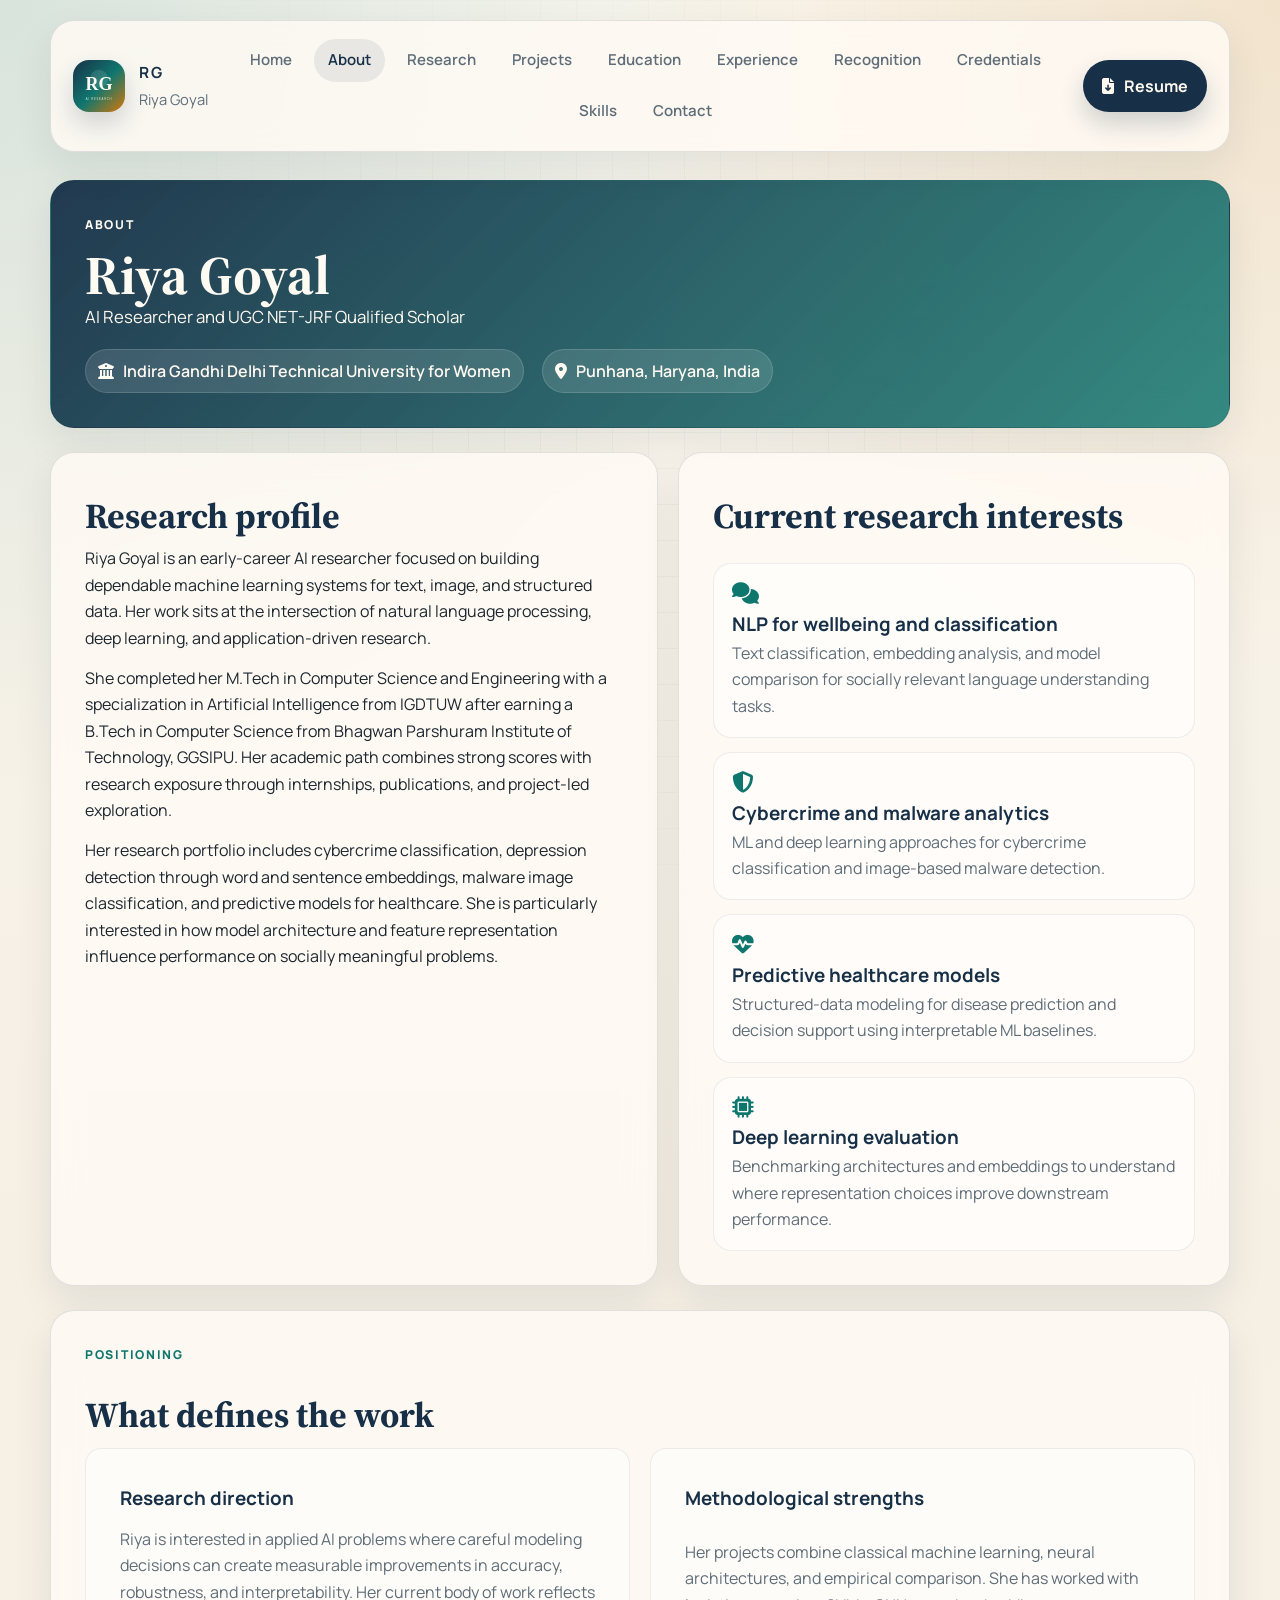
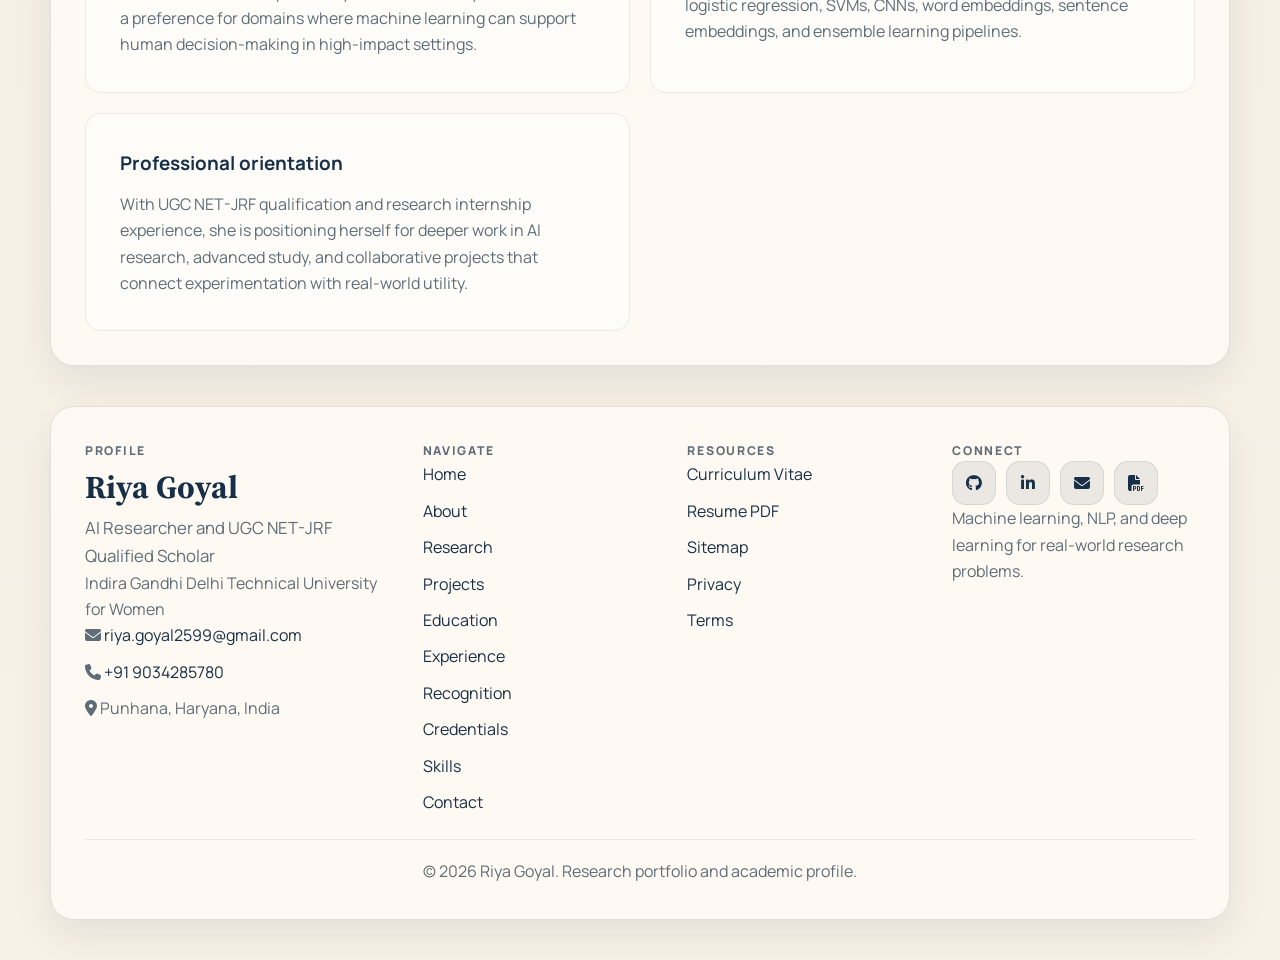
==== commit 64c8ae9f: "Merge pull request #1 from kousik-kr/codex/researcher-site-refresh [codex] refresh researcher portfo" ====
--- a/about.html
+++ b/about.html
@@ -5,15 +5,15 @@
     <meta name="viewport" content="width=device-width, initial-scale=1.0" />
     <meta
       name="description"
-      content="About Riya Goyal. PhD Student at IIT Ropar researching adversarial robustness in medical imaging AI. Building trustworthy deep learning systems for healthcare."
+      content="About Riya Goyal, an early-career AI researcher with a background in NLP, deep learning, and applied machine learning."
     />
-    <meta name="keywords" content="About, Bio, Profile, Riya Goyal, IIT Ropar, Adversarial ML, Medical AI" />
-    <meta property="og:title" content="About - Riya Goyal | PhD Researcher" />
-    <meta property="og:description" content="PhD researcher specializing in robustness and adversarial attacks in medical imaging" />
+    <meta name="keywords" content="About Riya Goyal, AI researcher, IGDTUW, machine learning researcher" />
+    <meta property="og:title" content="About - Riya Goyal" />
+    <meta property="og:description" content="Background, research direction, and academic profile of Riya Goyal." />
     <meta property="og:type" content="website" />
-    <link rel="canonical" href="https://riya2599.github.io/about" />
-    <link rel="icon" type="image/x-icon" href="./favicon.ico" />
-    <title>About - Riya Goyal | IIT Ropar</title>
+    <link rel="canonical" href="https://riya2599.github.io/about.html" />
+    <link rel="icon" type="image/svg+xml" href="./favicon.svg" />
+    <title>About | Riya Goyal</title>
     <link
       rel="stylesheet"
       href="https://cdnjs.cloudflare.com/ajax/libs/font-awesome/6.5.2/css/all.min.css"
--- a/src/styles/design-tokens.css
+++ b/src/styles/design-tokens.css
@@ -1,20 +1,21 @@
 :root {
-  --bg: #f5f7fa;
-  --surface: #ffffff;
-  --surface-muted: #eef3f7;
-  --text: #17212f;
-  --muted: #526070;
-  --primary: #0f2742;
-  --primary-strong: #07192d;
+  --bg: #f5efe4;
+  --bg-strong: #efe5d3;
+  --surface: rgba(255, 251, 245, 0.82);
+  --surface-strong: rgba(255, 255, 255, 0.94);
+  --text: #1c2730;
+  --muted: #5e6d78;
+  --primary: #173047;
   --accent: #0f766e;
-  --accent-strong: #0b5f59;
-  --gold: #b7791f;
-  --border: #d6dee8;
-  --hero-text: #ffffff;
-  --hero-muted: #d9e7f2;
-  --shadow: 0 18px 44px rgba(15, 39, 66, 0.1);
-  --radius-lg: 12px;
-  --radius-md: 8px;
-  --container: min(1120px, 92vw);
-  --space: clamp(1rem, 2vw, 1.5rem);
+  --accent-strong: #0a5a54;
+  --signal: #c07b18;
+  --border: rgba(23, 48, 71, 0.12);
+  --border-strong: rgba(23, 48, 71, 0.2);
+  --shadow: 0 24px 70px rgba(18, 38, 53, 0.12);
+  --shadow-soft: 0 16px 38px rgba(18, 38, 53, 0.08);
+  --radius-xl: 30px;
+  --radius-lg: 24px;
+  --radius-md: 18px;
+  --radius-sm: 12px;
+  --container: min(1180px, calc(100vw - 32px));
 }
--- a/src/styles/main.css
+++ b/src/styles/main.css
@@ -1,112 +1,135 @@
+@import url('https://fonts.googleapis.com/css2?family=Manrope:wght@400;500;600;700;800&family=Source+Serif+4:wght@600;700&display=swap');
+
+html {
+  scroll-behavior: smooth;
+}
+
 body {
-  font-family: Inter, "Segoe UI", Roboto, Arial, sans-serif;
-  background: var(--bg);
+  margin: 0;
+  font-family: 'Manrope', sans-serif;
   color: var(--text);
+  background:
+    radial-gradient(circle at top left, rgba(15, 118, 110, 0.15), transparent 28%),
+    radial-gradient(circle at top right, rgba(192, 123, 24, 0.16), transparent 24%),
+    linear-gradient(180deg, #fbf7ef 0%, var(--bg) 48%, #f7f1e7 100%);
+  min-height: 100vh;
   line-height: 1.65;
-  scroll-behavior: smooth;
   -webkit-font-smoothing: antialiased;
+}
+
+body::before {
+  content: '';
+  position: fixed;
+  inset: 0;
+  background-image:
+    linear-gradient(rgba(23, 48, 71, 0.03) 1px, transparent 1px),
+    linear-gradient(90deg, rgba(23, 48, 71, 0.03) 1px, transparent 1px);
+  background-size: 36px 36px;
+  mask-image: radial-gradient(circle at center, black 28%, transparent 82%);
+  pointer-events: none;
+  z-index: -1;
+}
+
+a {
+  color: inherit;
+  text-decoration: none;
+}
+
+button,
+input,
+textarea,
+select {
+  font: inherit;
+}
+
+img {
+  max-width: 100%;
+  display: block;
 }
 
 .page-shell {
   width: var(--container);
-  margin: 1rem auto 3rem;
-  display: grid;
-  gap: 2rem;
-}
-
-.home-shell {
-  width: 100%;
-  margin-top: 0;
-  gap: 2rem;
-}
-
-.home-shell .site-header,
-.home-shell .about-block-section,
-.home-shell .metrics,
-.home-shell .content-section,
-.home-shell .site-footer {
-  width: var(--container);
-  margin-inline: auto;
+  margin: 0 auto;
+  padding: 20px 0 40px;
+  display: grid;
+  gap: 28px;
 }
 
 .glass-panel {
   background: var(--surface);
   border: 1px solid var(--border);
   border-radius: var(--radius-lg);
-  box-shadow: var(--shadow);
+  box-shadow: var(--shadow-soft);
+  backdrop-filter: blur(16px);
 }
 
 .site-header {
   position: sticky;
-  top: 0;
+  top: 16px;
   z-index: 20;
-  background: rgba(255, 255, 255, 0.96);
-  border: 1px solid var(--border);
-  border-radius: 0 0 var(--radius-md) var(--radius-md);
-  box-shadow: 0 10px 28px rgba(15, 39, 66, 0.08);
+  padding: 18px 22px;
 }
 
 .header-container {
-  min-height: 72px;
-  display: flex;
+  display: grid;
+  grid-template-columns: auto 1fr auto;
+  gap: 20px;
   align-items: center;
-  justify-content: space-between;
-  gap: 1.25rem;
-  padding: 0 1rem;
 }
 
 .brand {
   display: inline-flex;
   align-items: center;
-  gap: 0.7rem;
-  color: var(--primary);
-  font-size: 1rem;
-  font-weight: 800;
-  white-space: nowrap;
-}
-
-.brand-photo,
-.brand-monogram {
-  width: 38px;
-  height: 38px;
-  border-radius: 50%;
-  border: 1px solid var(--border);
+  gap: 14px;
+  min-width: 0;
 }
 
 .brand-photo {
+  width: 52px;
+  height: 52px;
+  border-radius: 16px;
   object-fit: cover;
-}
-
-.brand-monogram {
-  display: grid;
-  place-items: center;
-  background: var(--primary);
-  color: #fff;
-  font-size: 0.85rem;
-  letter-spacing: 0;
+  box-shadow: 0 12px 24px rgba(23, 48, 71, 0.18);
+}
+
+.brand-copy {
+  display: grid;
+  gap: 2px;
+}
+
+.brand-copy strong {
+  font-size: 0.96rem;
+  letter-spacing: 0.12em;
+  text-transform: uppercase;
+  color: var(--primary);
+}
+
+.brand-copy small {
+  font-size: 0.92rem;
+  color: var(--muted);
 }
 
 .nav-links {
   display: flex;
-  align-items: center;
+  flex-wrap: wrap;
   justify-content: center;
-  gap: clamp(0.8rem, 1.8vw, 1.35rem);
+  gap: 8px;
+}
+
+.nav-links a {
+  padding: 9px 14px;
+  border-radius: 999px;
   color: var(--muted);
-  flex: 1;
-}
-
-.nav-links a {
-  font-size: 0.92rem;
-  font-weight: 650;
-  padding: 0.35rem 0;
-  border-bottom: 2px solid transparent;
+  font-size: 0.94rem;
+  font-weight: 600;
+  transition: 180ms ease;
 }
 
 .nav-links a:hover,
-.nav-links a:focus,
+.nav-links a:focus-visible,
 .nav-links a.active {
   color: var(--primary);
-  border-color: var(--accent);
+  background: rgba(23, 48, 71, 0.08);
 }
 
 .nav-actions {
@@ -118,230 +141,264 @@
   display: inline-flex;
   align-items: center;
   justify-content: center;
-  gap: 0.55rem;
-  min-height: 42px;
-  padding: 0.72rem 1.1rem;
-  border-radius: var(--radius-md);
+  gap: 10px;
+  padding: 12px 18px;
+  border-radius: 999px;
   border: 1px solid transparent;
-  font-size: 0.92rem;
-  font-weight: 750;
-  text-decoration: none;
-  cursor: pointer;
+  font-weight: 700;
+  transition: transform 180ms ease, box-shadow 180ms ease, background-color 180ms ease, color 180ms ease, border-color 180ms ease;
+}
+
+.btn:hover,
+.btn:focus-visible {
+  transform: translateY(-1px);
+}
+
+.btn-nav {
+  background: var(--primary);
+  color: #fff8ee;
+  box-shadow: 0 12px 24px rgba(23, 48, 71, 0.2);
 }
 
 .btn-primary {
-  background: var(--accent);
-  border-color: var(--accent);
-  color: #fff;
-}
-
-.btn-primary:hover,
-.btn-primary:focus {
-  background: var(--accent-strong);
-  border-color: var(--accent-strong);
+  background: linear-gradient(135deg, var(--primary), #224c68);
+  color: #fffaf2;
+  box-shadow: 0 14px 30px rgba(23, 48, 71, 0.22);
 }
 
 .btn-secondary {
-  background: rgba(255, 255, 255, 0.08);
-  border-color: rgba(255, 255, 255, 0.55);
-  color: #fff;
-}
-
-.btn-secondary:hover,
-.btn-secondary:focus {
-  background: #fff;
-  border-color: #fff;
-  color: var(--primary);
-}
-
-.btn-nav {
-  min-height: 38px;
-  padding: 0.55rem 0.85rem;
-  background: var(--primary);
-  color: #fff;
+  border-color: rgba(15, 118, 110, 0.22);
+  color: var(--accent);
+  background: rgba(15, 118, 110, 0.07);
+}
+
+.btn-ghost {
+  border-color: var(--border-strong);
+  background: rgba(255, 255, 255, 0.45);
+  color: var(--primary);
+}
+
+.eyebrow {
+  margin: 0 0 12px;
+  color: var(--accent);
+  text-transform: uppercase;
+  letter-spacing: 0.14em;
+  font-size: 0.76rem;
+  font-weight: 800;
 }
 
 .hero {
-  width: 100%;
-  min-height: min(720px, calc(100vh - 24px));
-  display: grid;
-  align-items: center;
-  padding: clamp(3.5rem, 8vw, 6.5rem) max(4vw, calc((100vw - 1120px) / 2));
-  background-image:
-    linear-gradient(90deg, rgba(7, 25, 45, 0.96) 0%, rgba(7, 25, 45, 0.88) 43%, rgba(7, 25, 45, 0.62) 100%),
-    var(--hero-image);
-  background-position: center;
-  background-size: cover;
-  background-repeat: no-repeat;
-}
-
-.hero-inner {
-  width: 100%;
-  display: grid;
-  grid-template-columns: minmax(0, 1fr) minmax(280px, 360px);
-  gap: clamp(2rem, 5vw, 4rem);
-  align-items: center;
-}
-
-.hero-content {
-  max-width: 760px;
-}
-
-.eyebrow {
-  color: var(--accent);
-  font-weight: 800;
-  font-size: 0.78rem;
-  margin-bottom: 0.85rem;
-  text-transform: uppercase;
-  letter-spacing: 0.08em;
-}
-
-.hero .eyebrow {
-  color: #8ee5dc;
+  display: grid;
+  grid-template-columns: minmax(0, 1.45fr) minmax(320px, 0.95fr);
+  gap: 24px;
+  align-items: stretch;
+}
+
+.hero-content,
+.hero-card,
+.metric-card,
+.feature-card,
+.publication-item,
+.project-card,
+.education-card,
+.experience-card,
+.award-item,
+.skill-category,
+.teaching-card,
+.site-footer,
+.page-hero,
+.prose-panel,
+.contact-card,
+.contact-social-card,
+.narrative-panel {
+  padding: clamp(22px, 2.8vw, 34px);
+}
+
+.hero h1,
+.page-hero h1,
+.site-footer h2 {
+  margin: 0;
+  font-family: 'Source Serif 4', serif;
+  color: var(--primary);
 }
 
 .hero h1 {
-  color: var(--hero-text);
-  font-size: clamp(2.8rem, 7vw, 5.6rem);
-  line-height: 1.02;
-  font-weight: 850;
-  letter-spacing: 0;
-  margin-bottom: 0.6rem;
-  text-shadow: 0 2px 18px rgba(0, 0, 0, 0.36);
-}
-
-.hero h2 {
-  color: var(--hero-muted);
-  font-size: clamp(1.22rem, 2.4vw, 1.7rem);
-  font-weight: 720;
-  margin-bottom: 1.35rem;
-  text-shadow: 0 2px 14px rgba(0, 0, 0, 0.28);
-}
-
-.hero-meta-group {
-  display: grid;
-  gap: 0.45rem;
-  margin-bottom: 1.4rem;
-}
-
-.hero-meta,
-.hero-meta-location,
-.hero-meta-advisor {
-  display: flex;
-  align-items: center;
-  gap: 0.55rem;
-  color: #eef6fb;
-  font-weight: 600;
-}
-
-.hero-statement {
-  color: #f6fbff;
-  max-width: 680px;
-  font-size: clamp(1rem, 1.8vw, 1.2rem);
-  line-height: 1.8;
-  margin: 0;
-}
-
-.focus-tags {
-  margin-top: 1.55rem;
+  font-size: clamp(2.8rem, 6vw, 4.5rem);
+  line-height: 0.98;
+}
+
+.page-hero h1 {
+  font-size: clamp(2.2rem, 5vw, 3.4rem);
+  line-height: 1.04;
+}
+
+.hero-role,
+.page-subtitle,
+.footer-role {
+  font-size: 1.05rem;
+  color: var(--muted);
+}
+
+.hero-role {
+  margin-top: 14px;
+  font-weight: 700;
+}
+
+.hero-headline {
+  margin: 8px 0 0;
+  font-size: 1.05rem;
+  color: var(--signal);
+  font-weight: 700;
+}
+
+.hero-meta-row {
   display: flex;
   flex-wrap: wrap;
-  gap: 0.7rem;
-}
-
-.tag,
-.skill-tag,
-.tech-badge {
+  gap: 12px 18px;
+  margin-top: 18px;
+}
+
+.hero-meta-row span {
   display: inline-flex;
   align-items: center;
-  border-radius: 999px;
-  font-size: 0.84rem;
-  font-weight: 700;
-}
-
-.tag {
-  color: #f3fbff;
-  border: 1px solid rgba(217, 231, 242, 0.5);
-  background: rgba(255, 255, 255, 0.1);
-  padding: 0.45rem 0.8rem;
-}
-
-.hero-actions {
-  margin-top: 2rem;
+  gap: 9px;
+  color: var(--primary);
+  font-weight: 600;
+}
+
+.hero-statement,
+.page-subtitle,
+.prose-panel p,
+.description,
+.publication-summary,
+.project-description,
+.award-content p,
+.responsibilities,
+.edu-notes,
+.footer-tagline {
+  max-width: 72ch;
+}
+
+.hero-statement {
+  margin: 22px 0 0;
+  font-size: 1.08rem;
+  color: #2a3842;
+}
+
+.focus-tags,
+.hero-badges,
+.skill-tags,
+.social-links {
   display: flex;
   flex-wrap: wrap;
-  gap: 0.85rem;
-}
-
-.about-block-container {
-  display: grid;
-  grid-template-columns: minmax(220px, 0.38fr) minmax(0, 1fr);
-  gap: clamp(1rem, 3vw, 2rem);
-  align-items: stretch;
-}
-
-.about-block-aside {
-  padding: 1.25rem;
-  display: grid;
-  align-content: center;
-  gap: 0.5rem;
-  border-radius: var(--radius-md);
-  background: var(--surface-muted);
-  border: 1px solid var(--border);
-}
-
-.about-block-label {
-  color: var(--muted);
-  font-size: 0.78rem;
+  gap: 10px;
+}
+
+.focus-tags {
+  margin-top: 22px;
+}
+
+.hero-badges {
+  margin-top: 14px;
+}
+
+.tag,
+.tech-badge,
+.skill-tag,
+.year,
+.pub-type,
+.project-category,
+.period {
+  display: inline-flex;
+  align-items: center;
+  gap: 8px;
+  border-radius: 999px;
+  font-weight: 700;
+}
+
+.tag {
+  padding: 9px 14px;
+  font-size: 0.9rem;
+}
+
+.accent-tag {
+  color: var(--accent);
+  background: rgba(15, 118, 110, 0.09);
+  border: 1px solid rgba(15, 118, 110, 0.16);
+}
+
+.subtle-tag {
+  color: var(--primary);
+  background: rgba(23, 48, 71, 0.06);
+  border: 1px solid rgba(23, 48, 71, 0.1);
+}
+
+.hero-actions {
+  margin-top: 28px;
+  display: flex;
+  flex-wrap: wrap;
+  gap: 12px;
+}
+
+.hero-card {
+  display: grid;
+  align-content: start;
+  gap: 22px;
+  background:
+    linear-gradient(180deg, rgba(255, 255, 255, 0.92), rgba(255, 249, 240, 0.76));
+}
+
+.profile-photo-container {
+  position: relative;
+  border-radius: calc(var(--radius-lg) - 6px);
+  overflow: hidden;
+  min-height: 280px;
+  background: linear-gradient(160deg, var(--primary), var(--accent), var(--signal));
+  box-shadow: var(--shadow);
+}
+
+.profile-photo {
+  width: 100%;
+  height: 100%;
+  object-fit: cover;
+}
+
+.photo-badge {
+  position: absolute;
+  right: 16px;
+  bottom: 16px;
+  width: 54px;
+  height: 54px;
+  border-radius: 18px;
+  display: grid;
+  place-items: center;
   font-weight: 800;
   letter-spacing: 0.06em;
-  text-transform: uppercase;
-}
-
-.about-block-aside strong,
-.about-block-content h2 {
-  color: var(--primary);
-}
-
-.about-block-content {
-  display: grid;
-  align-content: center;
-  gap: 0.65rem;
-}
-
-.about-block-content .eyebrow {
-  margin-bottom: 0;
-}
-
-.about-block-content p {
-  color: var(--text);
-  max-width: 760px;
-}
-
-.hero-card {
-  background: rgba(255, 255, 255, 0.92);
-  border: 1px solid rgba(255, 255, 255, 0.6);
-  border-radius: var(--radius-lg);
-  box-shadow: 0 20px 50px rgba(0, 0, 0, 0.2);
-  padding: clamp(1.25rem, 3vw, 1.75rem);
-}
-
-.hero-card h3 {
-  color: var(--primary);
-  font-size: 1.05rem;
-  margin-bottom: 1.1rem;
+  color: #fffaf2;
+  background: rgba(23, 48, 71, 0.7);
+  border: 1px solid rgba(255, 255, 255, 0.22);
+  backdrop-filter: blur(12px);
+}
+
+.snapshot-copy h2 {
+  margin: 0;
+  font-family: 'Source Serif 4', serif;
+  color: var(--primary);
+  font-size: 1.7rem;
 }
 
 .quick-stats {
   display: grid;
-  gap: 0;
+  gap: 12px;
 }
 
 .quick-stats li {
   display: grid;
-  gap: 0.25rem;
-  padding: 0.9rem 0;
-  border-top: 1px solid var(--border);
+  grid-template-columns: 82px 1fr;
+  gap: 12px;
+  align-items: center;
+  padding: 14px 0;
+  border-top: 1px solid rgba(23, 48, 71, 0.09);
 }
 
 .quick-stats li:first-child {
@@ -349,115 +406,99 @@
   padding-top: 0;
 }
 
+.quick-stats strong {
+  font-size: 1.8rem;
+  color: var(--primary);
+  font-family: 'Source Serif 4', serif;
+}
+
 .quick-stats span {
   color: var(--muted);
-  font-size: 0.84rem;
-  font-weight: 700;
-  text-transform: uppercase;
-  letter-spacing: 0.04em;
-}
-
-.quick-stats strong {
-  color: var(--primary);
-  font-size: 1rem;
-  line-height: 1.35;
-}
-
-.metrics {
-  display: grid;
-  grid-template-columns: repeat(4, minmax(0, 1fr));
-  gap: 1rem;
-}
-
-.metric-card {
-  padding: 1.35rem;
-  display: grid;
-  gap: 0.7rem;
-}
-
-.metric-icon {
-  width: 42px;
-  height: 42px;
-  display: grid;
-  place-items: center;
-  border-radius: var(--radius-md);
-  background: var(--surface-muted);
-  color: var(--accent);
-  font-size: 1.15rem;
-}
-
-.metric-card h3 {
-  color: var(--primary);
-  font-size: clamp(1.5rem, 2.6vw, 2rem);
-  line-height: 1.1;
-}
-
-.metric-card p,
-.section-subtitle,
-.feature-card p,
-.project-impact,
-.award-content p,
-.responsibilities,
-.contact-intro,
-.footer-info,
-.footer-bottom,
-.last-updated {
-  color: var(--muted);
-}
-
-.content-section,
-.page-content,
-.about-block-section {
-  display: grid;
-  gap: 1.5rem;
-}
-
-.section-heading {
-  max-width: 820px;
-}
-
-.section-heading h2,
-.about-hero h1,
-.contact-hero h1 {
-  color: var(--primary);
-  font-size: clamp(1.7rem, 4vw, 2.5rem);
-  line-height: 1.16;
-  margin-bottom: 0.55rem;
-}
-
-.section-subtitle {
-  font-size: 1rem;
-}
-
+  font-weight: 600;
+}
+
+.metrics,
 .cards-grid,
 .projects-grid,
 .skills-grid,
 .teaching-grid,
-.interests-grid {
-  display: grid;
-  grid-template-columns: repeat(auto-fit, minmax(260px, 1fr));
-  gap: 1rem;
-}
-
-.feature-card,
-.project-card,
-.skill-category,
-.teaching-card,
-.experience-card,
-.education-card,
-.about-section,
-.about-block-container,
-.contact-methods,
-.contact-social,
-.faq-section,
-.legal-content {
-  padding: clamp(1.2rem, 2.4vw, 1.75rem);
+.contact-grid,
+.split-layout,
+.education-cards,
+.experience-timeline,
+.awards-container,
+.publications-list {
+  display: grid;
+  gap: 20px;
+}
+
+.metrics {
+  grid-template-columns: repeat(4, minmax(0, 1fr));
+}
+
+.metric-card {
+  text-align: left;
+  background: var(--surface-strong);
+}
+
+.metric-icon {
+  width: 54px;
+  height: 54px;
+  border-radius: 16px;
+  display: grid;
+  place-items: center;
+  background: rgba(15, 118, 110, 0.1);
+  color: var(--accent);
+  font-size: 1.45rem;
+}
+
+.metric-card h3 {
+  margin: 22px 0 6px;
+  font-family: 'Source Serif 4', serif;
+  font-size: 2rem;
+  color: var(--primary);
+}
+
+.metric-card p {
+  margin: 0;
+  color: var(--muted);
+  font-weight: 600;
+}
+
+.content-section,
+.page-content {
+  display: grid;
+  gap: 24px;
+}
+
+.section-heading {
+  display: grid;
+  gap: 8px;
+  margin-bottom: 4px;
+}
+
+.section-heading h2,
+.prose-panel h2,
+.contact-card h2,
+.contact-social-card h2,
+.narrative-panel h2,
+.page-content h2 {
+  margin: 0;
+  color: var(--primary);
+  font-family: 'Source Serif 4', serif;
+  font-size: clamp(1.55rem, 3vw, 2.2rem);
+}
+
+.cards-grid,
+.projects-grid,
+.skills-grid,
+.teaching-grid {
+  grid-template-columns: repeat(2, minmax(0, 1fr));
 }
 
 .feature-card {
   display: grid;
-  gap: 0.6rem;
-  border-top: 3px solid var(--accent);
+  gap: 12px;
 }
 
 .feature-card i,
@@ -467,527 +508,417 @@
 }
 
 .feature-card h3,
+.interest-item h3,
+.publication-item h3,
 .project-card h3,
 .education-card h3,
 .experience-card h3,
 .award-content h3,
 .skill-category h3,
-.teaching-card h3,
-.contact-method h3,
-.about-section h2,
-.contact-methods h2,
-.contact-social h2,
-.faq-section h2,
-.legal-content h2,
-.legal-content h3 {
-  color: var(--primary);
-}
-
-.publications-list,
-.education-cards,
-.experience-timeline,
-.awards-container,
-.faq-items {
-  display: grid;
-  gap: 1rem;
-}
-
-.publication-item {
-  padding: clamp(1.2rem, 2.4vw, 1.65rem);
-  display: grid;
-  gap: 0.65rem;
+.teaching-card h3 {
+  margin: 0;
+  color: var(--primary);
+  font-size: 1.18rem;
+}
+
+.feature-card p,
+.interest-item p,
+.publication-item p,
+.project-card p,
+.education-card p,
+.experience-card p,
+.award-content p,
+.teaching-card p,
+.contact-card p,
+.contact-card li,
+.prose-panel li,
+.footer-section p,
+.footer-section li {
+  color: var(--muted);
+}
+
+.feature-card-tight {
+  background: rgba(255, 255, 255, 0.46);
+  border-radius: calc(var(--radius-md) - 2px);
+  border: 1px solid rgba(23, 48, 71, 0.08);
+}
+
+.floating-soft {
+  animation: float-soft 7s ease-in-out infinite;
+}
+
+@keyframes float-soft {
+  0%,
+  100% {
+    transform: translateY(0);
+  }
+
+  50% {
+    transform: translateY(-6px);
+  }
+}
+
+.page-hero {
+  background:
+    linear-gradient(135deg, rgba(23, 48, 71, 0.95), rgba(15, 118, 110, 0.84)),
+    linear-gradient(180deg, rgba(255, 255, 255, 0.24), rgba(255, 255, 255, 0));
+  color: #fffaf2;
+}
+
+.page-hero .eyebrow,
+.page-hero h1,
+.page-hero .page-subtitle,
+.page-hero .hero-meta-row span {
+  color: inherit;
+}
+
+.page-hero .hero-meta-row span {
+  background: rgba(255, 255, 255, 0.12);
+  padding: 8px 12px;
+  border-radius: 999px;
+  border: 1px solid rgba(255, 255, 255, 0.14);
+}
+
+.split-layout {
+  grid-template-columns: minmax(0, 1.1fr) minmax(0, 1fr);
+}
+
+.prose-panel p + p {
+  margin-top: 14px;
+}
+
+.interest-grid {
+  display: grid;
+  gap: 14px;
+  margin-top: 18px;
+}
+
+.interest-item {
+  padding: 18px;
+  border-radius: var(--radius-md);
+  background: rgba(255, 255, 255, 0.6);
+  border: 1px solid rgba(23, 48, 71, 0.08);
 }
 
 .pub-header,
+.project-header,
 .edu-header,
-.exp-header,
-.project-header {
+.exp-header {
   display: flex;
+  align-items: flex-start;
   justify-content: space-between;
-  align-items: flex-start;
-  gap: 1rem;
+  gap: 14px;
 }
 
 .year,
-.period,
-.pub-type {
-  display: inline-flex;
-  align-items: center;
-  border-radius: 999px;
-  padding: 0.3rem 0.65rem;
-  font-size: 0.78rem;
-  font-weight: 800;
-  white-space: nowrap;
-}
-
-.year,
+.project-category {
+  padding: 7px 12px;
+  background: rgba(23, 48, 71, 0.08);
+  color: var(--primary);
+  font-size: 0.82rem;
+}
+
+.pub-type,
 .period {
-  color: var(--primary);
-  background: var(--surface-muted);
-}
-
-.pub-type {
-  color: var(--accent-strong);
+  padding: 7px 12px;
   background: rgba(15, 118, 110, 0.1);
-  text-transform: capitalize;
-}
-
-.publication-item h3 {
-  color: var(--primary);
-  font-size: 1.08rem;
-}
-
-.authors,
-.venue,
-.doi,
+  color: var(--accent);
+  font-size: 0.82rem;
+}
+
+.pub-authors,
 .institution,
 .company,
 .location,
-.focus,
-.advisor,
+.semesters {
+  font-weight: 600;
+}
+
+.publication-summary,
 .description,
-.project-description,
-.about-section p,
-.interest-item p,
-.contact-method p,
-.legal-content p,
-.legal-content li {
-  color: var(--text);
-}
-
-.venue,
-.doi,
-.institution,
-.company,
-.location {
-  display: flex;
-  align-items: flex-start;
-  gap: 0.5rem;
-}
-
-.doi {
+.edu-notes,
+.responsibilities {
+  margin: 0;
+}
+
+.inline-link {
   color: var(--accent-strong);
-  font-size: 0.92rem;
-  font-weight: 650;
+  font-weight: 800;
 }
 
 .project-card {
-  display: grid;
-  gap: 0.95rem;
-}
-
-.project-link {
-  width: 36px;
-  height: 36px;
-  display: grid;
-  place-items: center;
-  border-radius: 50%;
-  background: var(--surface-muted);
-  color: var(--primary);
-  flex: 0 0 auto;
-}
-
-.project-link:hover,
-.project-link:focus {
-  color: #fff;
-  background: var(--accent);
-}
-
-.project-meta {
-  display: grid;
-  gap: 0.8rem;
-}
-
-.tech-stack,
-.skill-tags {
-  display: flex;
-  flex-wrap: wrap;
-  gap: 0.5rem;
+  background:
+    linear-gradient(180deg, rgba(255, 255, 255, 0.92), rgba(255, 248, 236, 0.86));
+}
+
+.project-mark {
+  color: rgba(23, 48, 71, 0.28);
 }
 
 .tech-badge,
 .skill-tag {
-  padding: 0.38rem 0.7rem;
-  color: var(--primary);
-  background: var(--surface-muted);
-}
-
-.research-tag {
-  color: var(--accent-strong);
-  background: rgba(15, 118, 110, 0.1);
+  padding: 8px 12px;
+  font-size: 0.84rem;
+  background: rgba(23, 48, 71, 0.08);
+  color: var(--primary);
 }
 
 .project-impact {
   display: flex;
   align-items: flex-start;
-  gap: 0.5rem;
-  font-size: 0.92rem;
-}
-
-.education-card,
-.experience-card {
-  display: grid;
-  gap: 0.65rem;
+  gap: 10px;
+  margin: 0;
+  color: var(--primary);
+  font-weight: 700;
+}
+
+.education-card {
   border-left: 4px solid var(--accent);
 }
 
-.gpa,
-.honors {
-  color: var(--accent-strong);
+.score {
+  color: var(--primary);
   font-weight: 700;
 }
 
+.detail-list,
+.footer-info,
+.footer-links,
+.contact-list,
+.sitemap-list {
+  display: grid;
+  gap: 10px;
+  padding-left: 0;
+  margin: 0;
+  list-style: none;
+}
+
+.detail-list {
+  list-style: disc;
+  padding-left: 20px;
+}
+
+.detail-list li::marker {
+  color: var(--accent);
+}
+
 .award-item {
-  padding: 1.25rem;
-  display: grid;
-  grid-template-columns: 120px 1fr;
-  gap: 1rem;
+  grid-template-columns: 92px 1fr;
   align-items: center;
+  gap: 18px;
 }
 
 .award-year {
   display: grid;
   place-items: center;
-  gap: 0.35rem;
-  min-height: 72px;
-  border-radius: var(--radius-md);
-  background: var(--surface-muted);
-  color: var(--primary);
+  gap: 8px;
+  min-height: 92px;
+  border-radius: 22px;
+  background: linear-gradient(180deg, rgba(15, 118, 110, 0.14), rgba(23, 48, 71, 0.08));
+  color: var(--accent);
   font-weight: 800;
-  text-align: center;
 }
 
 .skill-category h3,
-.teaching-card h3,
-.contact-method h3 {
+.teaching-card h3 {
   display: flex;
   align-items: center;
-  gap: 0.55rem;
-  margin-bottom: 0.85rem;
-}
-
-.course-name {
-  color: var(--primary);
-  font-weight: 800;
-  margin-bottom: 0.4rem;
-}
-
-.semesters {
-  color: var(--muted);
+  gap: 10px;
+}
+
+.contact-grid {
+  grid-template-columns: repeat(2, minmax(0, 1fr));
+}
+
+.contact-list li {
   display: flex;
   align-items: center;
-  gap: 0.45rem;
-  margin-bottom: 0.55rem;
-  font-size: 0.92rem;
-}
-
-.about-hero,
-.contact-hero {
-  padding: clamp(1.8rem, 4vw, 3rem);
-}
-
-.about-subtitle {
-  color: var(--accent-strong);
-  font-size: 1.15rem;
-  font-weight: 800;
-  margin-bottom: 1rem;
-}
-
-.about-statement {
-  max-width: 760px;
-  font-size: 1.05rem;
-}
-
-.about-meta {
-  display: flex;
-  flex-wrap: wrap;
-  gap: 0.8rem 1.2rem;
-  margin-top: 1.4rem;
-}
-
-.about-meta span,
-.focus-item {
-  display: inline-flex;
-  align-items: center;
-  gap: 0.45rem;
-  color: var(--primary);
-  font-weight: 700;
-}
-
-.focus-areas {
-  display: flex;
-  flex-wrap: wrap;
-  gap: 0.65rem;
-  margin-top: 1rem;
-}
-
-.focus-item {
-  background: var(--surface-muted);
-  border: 1px solid var(--border);
-  border-radius: var(--radius-md);
-  padding: 0.65rem 0.85rem;
-}
-
-.interest-item {
-  padding: 1.2rem;
-  border: 1px solid var(--border);
-  border-radius: var(--radius-md);
-  background: var(--surface);
-}
-
-.interest-item h3 {
-  color: var(--primary);
-  margin: 0.4rem 0;
-}
-
-.contact-methods,
-.contact-social {
-  display: grid;
-  gap: 1rem;
-}
-
-.contact-grid {
-  display: grid;
-  grid-template-columns: repeat(auto-fit, minmax(260px, 1fr));
-  gap: 1rem;
-}
-
-.contact-method {
-  padding: 1rem;
-  border: 1px solid var(--border);
-  border-radius: var(--radius-md);
-  background: var(--surface-muted);
-}
-
-.contact-link,
+  gap: 10px;
+}
+
+.contact-list a,
 .footer-info a,
 .footer-links a,
-.legal-content a {
-  color: var(--accent-strong);
-  font-weight: 750;
-}
-
-.contact-social-links {
-  display: flex;
-  flex-wrap: wrap;
-  gap: 0.75rem;
-}
-
-.contact-social-links a {
-  display: inline-flex;
-  align-items: center;
-  gap: 0.55rem;
-  padding: 0.65rem 0.85rem;
-  border: 1px solid var(--border);
-  border-radius: var(--radius-md);
-  color: var(--primary);
-  background: #fff;
-  font-weight: 750;
+.inline-link,
+.sitemap-list a {
+  color: var(--primary);
+}
+
+.contact-list a:hover,
+.footer-info a:hover,
+.footer-links a:hover,
+.inline-link:hover,
+.sitemap-list a:hover,
+.nav-links a:hover,
+.brand:hover strong {
+  color: var(--accent);
+}
+
+.contact-social-card {
+  display: grid;
+  gap: 16px;
+}
+
+.social-icon {
+  width: 44px;
+  height: 44px;
+  border-radius: 14px;
+  display: grid;
+  place-items: center;
+  color: var(--primary);
+  background: rgba(23, 48, 71, 0.08);
+  border: 1px solid rgba(23, 48, 71, 0.1);
+}
+
+.social-icon:hover {
+  color: #fffaf2;
+  background: var(--primary);
 }
 
 .site-footer {
-  padding: clamp(1.5rem, 3vw, 2rem);
+  display: grid;
+  gap: 24px;
+  margin-top: 12px;
 }
 
 .footer-content {
   display: grid;
-  grid-template-columns: 1.3fr 0.8fr 0.8fr 0.8fr;
-  gap: 1.5rem;
-}
-
-.footer-section h3 {
-  color: var(--primary);
-  margin-bottom: 0.75rem;
-}
-
-.footer-role {
-  color: var(--accent-strong);
-  font-weight: 800;
-  margin-bottom: 0.8rem;
-}
-
-.footer-info,
-.footer-links {
-  display: grid;
-  gap: 0.45rem;
-}
-
-.footer-info li,
-.footer-links a {
-  display: flex;
-  align-items: flex-start;
-  gap: 0.45rem;
-}
-
-.social-links {
-  display: flex;
-  flex-wrap: wrap;
-  gap: 0.55rem;
-}
-
-.social-icon {
-  width: 38px;
-  height: 38px;
-  display: grid;
-  place-items: center;
-  border: 1px solid var(--border);
-  border-radius: 50%;
-  color: var(--primary);
-  background: var(--surface-muted);
-}
-
-.footer-divider {
-  border: 0;
-  height: 1px;
-  background: var(--border);
-  margin: 1.4rem 0 1rem;
+  grid-template-columns: 1.3fr 1fr 1fr 1fr;
+  gap: 22px;
+}
+
+.footer-section h2 {
+  font-size: 2rem;
+}
+
+.footer-section p,
+.footer-section li {
+  margin: 0;
+}
+
+.footer-tagline {
+  margin-top: 12px;
 }
 
 .footer-bottom {
-  display: flex;
-  justify-content: space-between;
-  gap: 1rem;
-  flex-wrap: wrap;
-  font-size: 0.9rem;
-}
-
-.footer-meta {
-  display: flex;
-  align-items: center;
-  gap: 0.65rem;
-}
-
-.separator {
-  color: var(--border);
-}
-
-.legal-content {
-  max-width: 900px;
-  margin-inline: auto;
-}
-
-.legal-content ul {
-  margin-left: 1.25rem;
-  list-style: disc;
-}
-
-.sitemap-list {
-  display: grid;
-  gap: 0.7rem;
-}
-
-.sitemap-list li {
-  padding-bottom: 0.7rem;
-  border-bottom: 1px solid var(--border);
-}
-
-.sitemap-list a {
-  color: var(--accent-strong);
-  font-weight: 750;
-}
-
-@media (max-width: 980px) {
-  .home-shell .site-header,
-  .home-shell .about-block-section,
-  .home-shell .metrics,
-  .home-shell .content-section,
-  .home-shell .site-footer {
-    width: min(100% - 2rem, 760px);
-  }
-
-  .header-container {
-    align-items: flex-start;
-    flex-direction: column;
-    padding: 0.9rem 1rem;
+  padding-top: 18px;
+  border-top: 1px solid rgba(23, 48, 71, 0.08);
+  color: var(--muted);
+  text-align: center;
+}
+
+.legal-content,
+.sitemap-page {
+  display: grid;
+  gap: 20px;
+}
+
+.last-updated {
+  color: rgba(255, 250, 242, 0.84);
+  margin-top: 12px;
+}
+
+.legal-content .glass-panel,
+.sitemap-page .glass-panel {
+  padding: clamp(22px, 2.8vw, 34px);
+}
+
+.legal-content h2,
+.sitemap-page h2 {
+  margin-bottom: 10px;
+}
+
+.legal-content p,
+.legal-content li,
+.sitemap-page p,
+.sitemap-page li {
+  color: var(--muted);
+}
+
+@media (max-width: 1100px) {
+  .header-container,
+  .hero,
+  .split-layout,
+  .footer-content {
+    grid-template-columns: 1fr;
+  }
+
+  .metrics {
+    grid-template-columns: repeat(2, minmax(0, 1fr));
   }
 
   .nav-links {
     justify-content: flex-start;
-    flex-wrap: wrap;
-  }
-
-  .hero {
-    min-height: auto;
-    padding: 4rem 1.2rem;
-  }
-
-  .hero-inner {
-    grid-template-columns: 1fr;
-  }
-
-  .hero-card {
-    max-width: 520px;
-  }
-
-  .metrics {
-    grid-template-columns: repeat(2, minmax(0, 1fr));
-  }
-
-  .footer-content {
-    grid-template-columns: repeat(2, minmax(0, 1fr));
-  }
-}
-
-@media (max-width: 640px) {
-  .page-shell {
-    width: min(100% - 1rem, 100%);
-    margin-top: 0.5rem;
-    gap: 1rem;
-  }
-
-  .home-shell {
-    width: 100%;
-    margin-top: 0;
-  }
-
-  .home-shell .site-header,
-  .home-shell .about-block-section,
-  .home-shell .metrics,
-  .home-shell .content-section,
-  .home-shell .site-footer {
-    width: min(100% - 1rem, 100%);
-  }
-
-  .site-header {
-    border-radius: 0;
-  }
-
-  .hero {
-    padding: 3rem 1rem;
-  }
-
-  .hero h1 {
-    font-size: clamp(2.4rem, 15vw, 3.6rem);
-  }
-
-  .hero-actions,
-  .contact-social-links {
-    flex-direction: column;
-    align-items: stretch;
-  }
-
-  .metrics,
-  .about-block-container,
+  }
+
+  .nav-actions {
+    justify-content: flex-start;
+  }
+}
+
+@media (max-width: 860px) {
   .cards-grid,
   .projects-grid,
   .skills-grid,
   .teaching-grid,
-  .interests-grid,
-  .contact-grid,
-  .footer-content {
+  .contact-grid {
     grid-template-columns: 1fr;
   }
 
-  .pub-header,
-  .edu-header,
-  .exp-header,
-  .project-header,
-  .footer-bottom {
-    flex-direction: column;
-    align-items: flex-start;
-  }
-
+  .page-shell {
+    padding-top: 14px;
+    gap: 20px;
+  }
+
+  .site-header {
+    top: 10px;
+  }
+}
+
+@media (max-width: 640px) {
+  .page-shell {
+    width: min(100vw - 20px, 1180px);
+  }
+
+  .metrics {
+    grid-template-columns: 1fr;
+  }
+
+  .hero h1 {
+    font-size: 2.45rem;
+  }
+
+  .quick-stats li,
   .award-item {
     grid-template-columns: 1fr;
   }
-}
+
+  .hero-actions {
+    gap: 10px;
+  }
+
+  .nav-links {
+    display: grid;
+    grid-template-columns: repeat(2, minmax(0, 1fr));
+    width: 100%;
+    gap: 8px;
+  }
+
+  .hero-actions .btn,
+  .nav-actions .btn-nav {
+    width: 100%;
+    justify-content: center;
+  }
+
+  .nav-links a {
+    width: auto;
+  }
+
+  .header-container {
+    gap: 14px;
+  }
+
+  .brand {
+    justify-content: flex-start;
+  }
+}
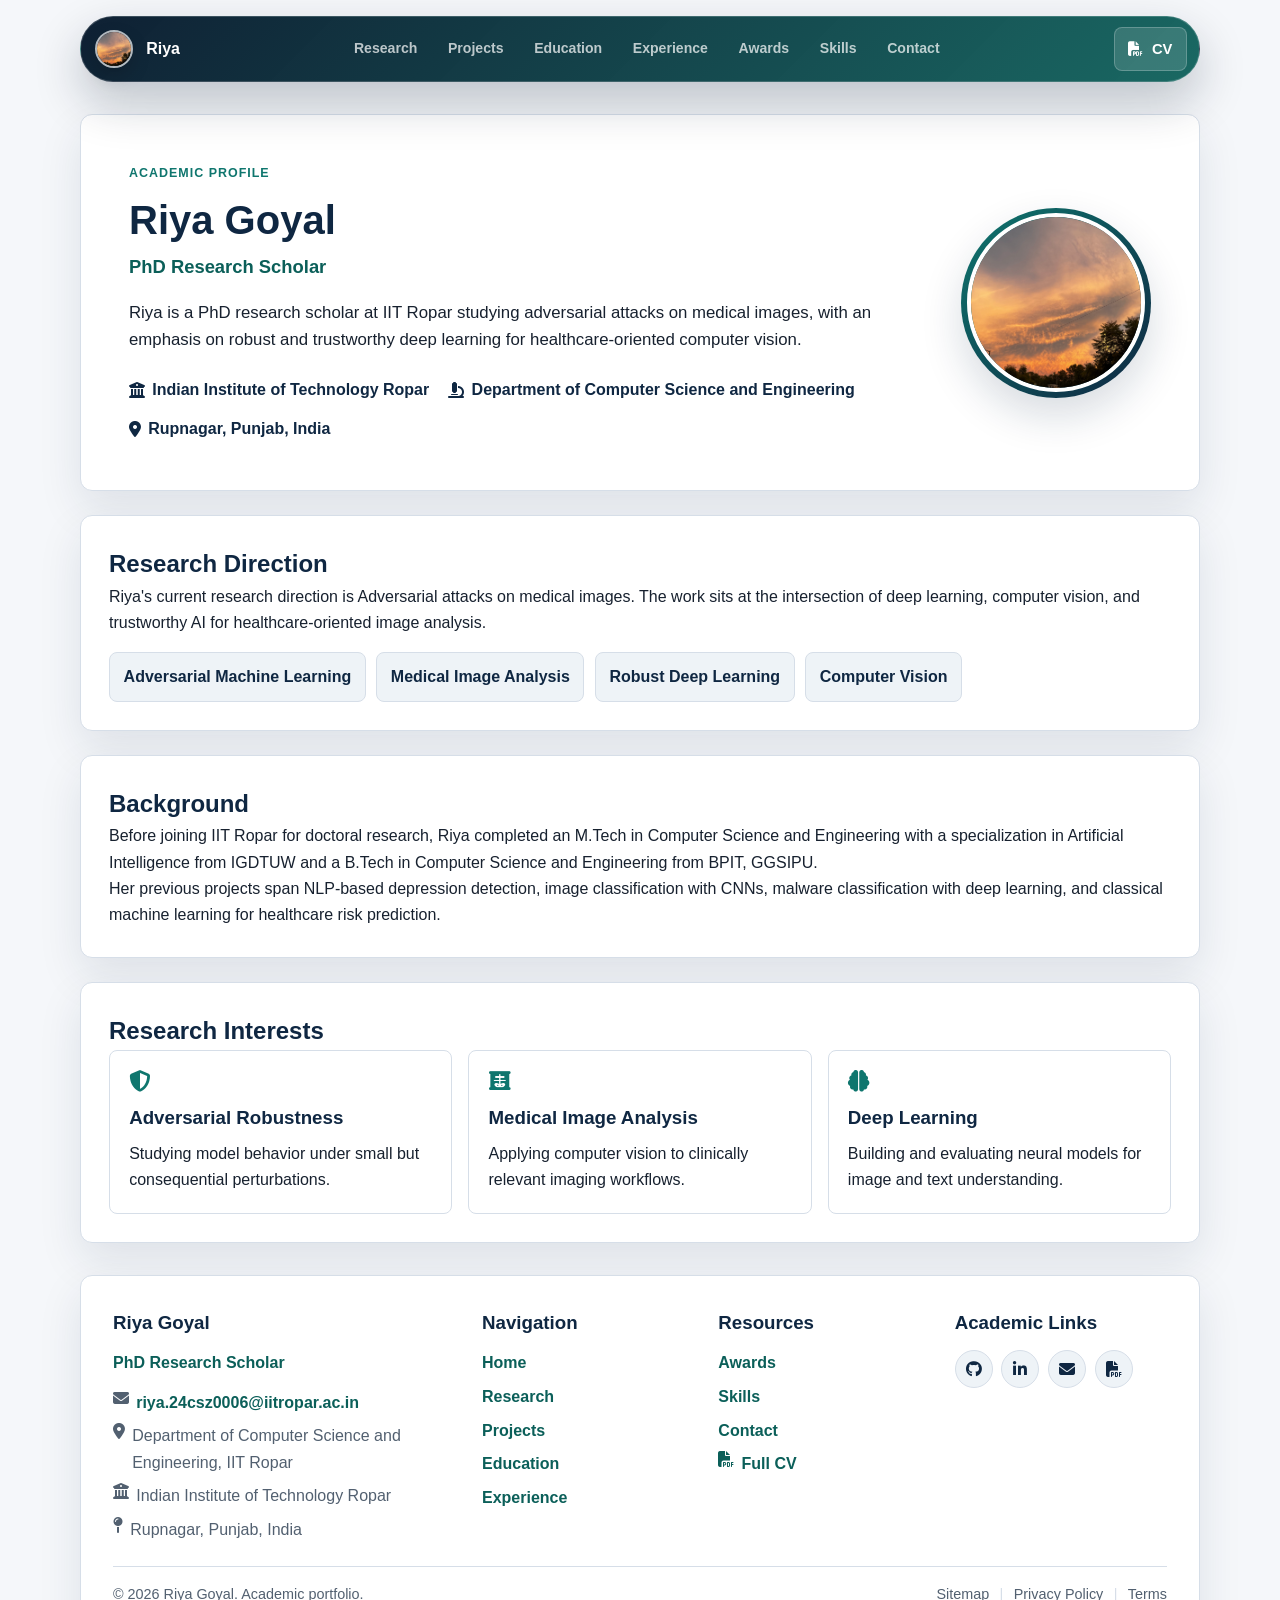
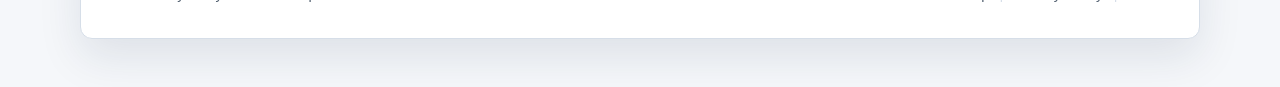
==== commit 2f46d106: "Merge branch 'pr-2' # Conflicts: #	about.html #	awards.html #	contact.html #	education.html #	experi" ====
--- a/about.html
+++ b/about.html
@@ -5,15 +5,15 @@
     <meta name="viewport" content="width=device-width, initial-scale=1.0" />
     <meta
       name="description"
-      content="About Riya Goyal, an early-career AI researcher with a background in NLP, deep learning, and applied machine learning."
+      content="About Riya Goyal. PhD Student at IIT Ropar researching adversarial robustness in medical imaging AI. Building trustworthy deep learning systems for healthcare."
     />
-    <meta name="keywords" content="About Riya Goyal, AI researcher, IGDTUW, machine learning researcher" />
-    <meta property="og:title" content="About - Riya Goyal" />
-    <meta property="og:description" content="Background, research direction, and academic profile of Riya Goyal." />
+    <meta name="keywords" content="About, Bio, Profile, Riya Goyal, IIT Ropar, Adversarial ML, Medical AI" />
+    <meta property="og:title" content="About - Riya Goyal | PhD Researcher" />
+    <meta property="og:description" content="PhD researcher specializing in robustness and adversarial attacks in medical imaging" />
     <meta property="og:type" content="website" />
-    <link rel="canonical" href="https://riya2599.github.io/about.html" />
+    <link rel="canonical" href="https://riya2599.github.io/about" />
     <link rel="icon" type="image/svg+xml" href="./favicon.svg" />
-    <title>About | Riya Goyal</title>
+    <title>About - Riya Goyal | IIT Ropar</title>
     <link
       rel="stylesheet"
       href="https://cdnjs.cloudflare.com/ajax/libs/font-awesome/6.5.2/css/all.min.css"
--- a/src/styles/design-tokens.css
+++ b/src/styles/design-tokens.css
@@ -1,21 +1,20 @@
 :root {
-  --bg: #f5efe4;
-  --bg-strong: #efe5d3;
-  --surface: rgba(255, 251, 245, 0.82);
-  --surface-strong: rgba(255, 255, 255, 0.94);
-  --text: #1c2730;
-  --muted: #5e6d78;
-  --primary: #173047;
+  --bg: #f5f7fa;
+  --surface: #ffffff;
+  --surface-muted: #eef3f7;
+  --text: #17212f;
+  --muted: #526070;
+  --primary: #0f2742;
+  --primary-strong: #07192d;
   --accent: #0f766e;
-  --accent-strong: #0a5a54;
-  --signal: #c07b18;
-  --border: rgba(23, 48, 71, 0.12);
-  --border-strong: rgba(23, 48, 71, 0.2);
-  --shadow: 0 24px 70px rgba(18, 38, 53, 0.12);
-  --shadow-soft: 0 16px 38px rgba(18, 38, 53, 0.08);
-  --radius-xl: 30px;
-  --radius-lg: 24px;
-  --radius-md: 18px;
-  --radius-sm: 12px;
-  --container: min(1180px, calc(100vw - 32px));
+  --accent-strong: #0b5f59;
+  --gold: #b7791f;
+  --border: #d6dee8;
+  --hero-text: #ffffff;
+  --hero-muted: #d9e7f2;
+  --shadow: 0 18px 44px rgba(15, 39, 66, 0.1);
+  --radius-lg: 12px;
+  --radius-md: 8px;
+  --container: min(1120px, 92vw);
+  --space: clamp(1rem, 2vw, 1.5rem);
 }
--- a/src/styles/main.css
+++ b/src/styles/main.css
@@ -1,504 +1,574 @@
-@import url('https://fonts.googleapis.com/css2?family=Manrope:wght@400;500;600;700;800&family=Source+Serif+4:wght@600;700&display=swap');
-
-html {
+body {
+  font-family: Inter, "Segoe UI", Roboto, Arial, sans-serif;
+  background: var(--bg);
+  color: var(--text);
+  line-height: 1.65;
   scroll-behavior: smooth;
-}
-
-body {
-  margin: 0;
-  font-family: 'Manrope', sans-serif;
-  color: var(--text);
-  background:
-    radial-gradient(circle at top left, rgba(15, 118, 110, 0.15), transparent 28%),
-    radial-gradient(circle at top right, rgba(192, 123, 24, 0.16), transparent 24%),
-    linear-gradient(180deg, #fbf7ef 0%, var(--bg) 48%, #f7f1e7 100%);
-  min-height: 100vh;
-  line-height: 1.65;
   -webkit-font-smoothing: antialiased;
-}
-
-body::before {
-  content: '';
-  position: fixed;
-  inset: 0;
-  background-image:
-    linear-gradient(rgba(23, 48, 71, 0.03) 1px, transparent 1px),
-    linear-gradient(90deg, rgba(23, 48, 71, 0.03) 1px, transparent 1px);
-  background-size: 36px 36px;
-  mask-image: radial-gradient(circle at center, black 28%, transparent 82%);
-  pointer-events: none;
-  z-index: -1;
-}
-
-a {
-  color: inherit;
-  text-decoration: none;
-}
-
-button,
-input,
-textarea,
-select {
-  font: inherit;
-}
-
-img {
-  max-width: 100%;
-  display: block;
 }
 
 .page-shell {
   width: var(--container);
-  margin: 0 auto;
-  padding: 20px 0 40px;
-  display: grid;
-  gap: 28px;
+  margin: 1rem auto 3rem;
+  display: grid;
+  gap: 2rem;
+}
+
+.home-shell {
+  width: 100%;
+  margin-top: 0;
+  gap: 1.6rem;
+  position: relative;
+  isolation: isolate;
+}
+
+.home-shell::before {
+  content: '';
+  position: absolute;
+  inset: 0 0 auto 0;
+  height: clamp(840px, 115vh, 1100px);
+  background-image:
+    linear-gradient(180deg, rgba(247, 251, 253, 0.12) 0%, rgba(247, 251, 253, 0.45) 56%, rgba(247, 251, 253, 0.98) 100%),
+    var(--home-background);
+  background-position: center top, center top;
+  background-size: cover, cover;
+  background-repeat: no-repeat;
+  pointer-events: none;
+  z-index: 0;
+}
+
+.home-shell > * {
+  position: relative;
+  z-index: 1;
+}
+
+.home-shell .site-header,
+.home-shell .about-block-section,
+.home-shell .metrics,
+.home-shell .content-section,
+.home-shell .site-footer {
+  width: var(--container);
+  margin-inline: auto;
 }
 
 .glass-panel {
   background: var(--surface);
   border: 1px solid var(--border);
   border-radius: var(--radius-lg);
-  box-shadow: var(--shadow-soft);
-  backdrop-filter: blur(16px);
+  box-shadow: var(--shadow);
 }
 
 .site-header {
   position: sticky;
-  top: 16px;
+  top: 1rem;
   z-index: 20;
-  padding: 18px 22px;
+  background: linear-gradient(135deg, rgba(7, 25, 45, 0.97), rgba(11, 95, 89, 0.94));
+  border: 1px solid rgba(255, 255, 255, 0.18);
+  border-radius: 999px;
+  box-shadow: 0 20px 48px rgba(7, 25, 45, 0.24);
+  backdrop-filter: blur(18px) saturate(140%);
+  transition:
+    width 220ms ease,
+    max-width 220ms ease,
+    border-radius 220ms ease,
+    box-shadow 220ms ease;
+}
+
+.home-shell .site-header {
+  margin-top: 1rem;
+  margin-bottom: -5.5rem;
 }
 
 .header-container {
-  display: grid;
-  grid-template-columns: auto 1fr auto;
-  gap: 20px;
-  align-items: center;
-}
-
-.brand {
+  min-height: 64px;
+  display: flex;
+  align-items: center;
+  justify-content: space-between;
+  gap: 0.9rem;
+  padding: 0.55rem 0.75rem;
+}
+
+.brand-group {
   display: inline-flex;
   align-items: center;
-  gap: 14px;
+  gap: 0.7rem;
   min-width: 0;
+  flex: 0 0 auto;
+}
+
+.brand,
+.brand-name {
+  display: inline-flex;
+  align-items: center;
+  gap: 0.7rem;
+  color: #fff;
+  font-size: 1rem;
+  font-weight: 800;
+  white-space: nowrap;
+}
+
+.brand-name {
+  max-width: 7rem;
+  overflow: hidden;
+  transition:
+    opacity 180ms ease,
+    max-width 220ms ease,
+    transform 220ms ease,
+    visibility 180ms ease;
+}
+
+.brand-toggle {
+  width: 42px;
+  height: 42px;
+  display: grid;
+  place-items: center;
+  flex: 0 0 auto;
+  padding: 0;
+  border: 0;
+  border-radius: 50%;
+  background: transparent;
+  color: #fff;
+  cursor: pointer;
+}
+
+.brand-toggle:focus-visible {
+  outline: 3px solid rgba(142, 229, 220, 0.72);
+  outline-offset: 3px;
+}
+
+.brand-photo,
+.brand-monogram {
+  width: 38px;
+  height: 38px;
+  border-radius: 50%;
+  border: 2px solid rgba(255, 255, 255, 0.68);
+  box-shadow: 0 8px 18px rgba(0, 0, 0, 0.18);
+  transition: transform 180ms ease, border-color 180ms ease;
 }
 
 .brand-photo {
-  width: 52px;
-  height: 52px;
-  border-radius: 16px;
   object-fit: cover;
-  box-shadow: 0 12px 24px rgba(23, 48, 71, 0.18);
-}
-
-.brand-copy {
-  display: grid;
-  gap: 2px;
-}
-
-.brand-copy strong {
-  font-size: 0.96rem;
-  letter-spacing: 0.12em;
-  text-transform: uppercase;
-  color: var(--primary);
-}
-
-.brand-copy small {
-  font-size: 0.92rem;
-  color: var(--muted);
+  object-position: center;
+}
+
+.brand-monogram {
+  display: grid;
+  place-items: center;
+  background: rgba(255, 255, 255, 0.14);
+  color: #fff;
+  font-size: 0.85rem;
+  letter-spacing: 0;
+}
+
+.brand-toggle:hover .brand-photo,
+.brand-toggle:focus-visible .brand-photo,
+.brand-toggle:hover .brand-monogram,
+.brand-toggle:focus-visible .brand-monogram {
+  border-color: #fff;
+  transform: scale(1.04);
 }
 
 .nav-links {
   display: flex;
-  flex-wrap: wrap;
+  align-items: center;
   justify-content: center;
-  gap: 8px;
+  gap: clamp(0.25rem, 0.9vw, 0.55rem);
+  color: rgba(255, 255, 255, 0.72);
+  flex: 1;
+  min-width: 0;
+  overflow: hidden;
+  transition:
+    opacity 180ms ease,
+    max-width 220ms ease,
+    transform 220ms ease,
+    visibility 180ms ease;
 }
 
 .nav-links a {
-  padding: 9px 14px;
+  color: rgba(255, 255, 255, 0.72);
+  font-size: 0.88rem;
+  font-weight: 650;
+  padding: 0.42rem 0.62rem;
+  border: 1px solid transparent;
   border-radius: 999px;
-  color: var(--muted);
-  font-size: 0.94rem;
-  font-weight: 600;
-  transition: 180ms ease;
 }
 
 .nav-links a:hover,
-.nav-links a:focus-visible,
+.nav-links a:focus,
 .nav-links a.active {
-  color: var(--primary);
-  background: rgba(23, 48, 71, 0.08);
+  color: #fff;
+  background: rgba(255, 255, 255, 0.13);
+  border-color: rgba(142, 229, 220, 0.3);
 }
 
 .nav-actions {
   display: flex;
   align-items: center;
+  overflow: hidden;
+  transition:
+    opacity 180ms ease,
+    max-width 220ms ease,
+    transform 220ms ease,
+    visibility 180ms ease;
+}
+
+.site-header.is-collapsed {
+  width: max-content;
+  max-width: calc(100vw - 2rem);
+  justify-self: center;
+}
+
+.home-shell .site-header.is-collapsed {
+  width: max-content;
+}
+
+.site-header.is-collapsed .header-container {
+  min-height: 52px;
+  flex-direction: row;
+  align-items: center;
+  gap: 0;
+  padding: 0.45rem;
+}
+
+.site-header.is-collapsed .brand-group {
+  gap: 0;
+}
+
+.site-header.is-collapsed .brand-name,
+.site-header.is-collapsed .nav-links,
+.site-header.is-collapsed .nav-actions {
+  max-width: 0;
+  opacity: 0;
+  overflow: hidden;
+  pointer-events: none;
+  transform: translateX(-0.35rem);
+  visibility: hidden;
+}
+
+.site-header.is-collapsed .nav-links {
+  flex: 0 1 0;
+  gap: 0;
+  width: 0;
+}
+
+.site-header.is-collapsed .nav-actions {
+  width: 0;
 }
 
 .btn {
   display: inline-flex;
   align-items: center;
   justify-content: center;
-  gap: 10px;
-  padding: 12px 18px;
+  gap: 0.55rem;
+  min-height: 42px;
+  padding: 0.72rem 1.1rem;
+  border-radius: var(--radius-md);
+  border: 1px solid transparent;
+  font-size: 0.92rem;
+  font-weight: 750;
+  text-decoration: none;
+  cursor: pointer;
+}
+
+.btn-primary {
+  background: var(--accent);
+  border-color: var(--accent);
+  color: #fff;
+}
+
+.btn-primary:hover,
+.btn-primary:focus {
+  background: var(--accent-strong);
+  border-color: var(--accent-strong);
+}
+
+.btn-secondary {
+  background: rgba(255, 255, 255, 0.72);
+  border-color: rgba(15, 39, 66, 0.18);
+  color: var(--primary);
+}
+
+.btn-secondary:hover,
+.btn-secondary:focus {
+  background: var(--primary);
+  border-color: var(--primary);
+  color: #fff;
+}
+
+.btn-nav {
+  min-height: 38px;
+  padding: 0.55rem 0.85rem;
+  background: rgba(255, 255, 255, 0.14);
+  border-color: rgba(255, 255, 255, 0.22);
+  color: #fff;
+}
+
+.btn-nav:hover,
+.btn-nav:focus {
+  background: rgba(255, 255, 255, 0.24);
+  border-color: rgba(255, 255, 255, 0.38);
+}
+
+.hero {
+  width: 100%;
+  min-height: min(680px, calc(100vh - 24px));
+  display: grid;
+  align-items: center;
+  padding: clamp(7.5rem, 11vw, 9rem) max(4vw, calc((100vw - 1120px) / 2)) clamp(4rem, 7vw, 5.8rem);
+  background-image:
+    linear-gradient(90deg, rgba(247, 251, 253, 0.98) 0%, rgba(247, 251, 253, 0.93) 42%, rgba(247, 251, 253, 0.64) 72%, rgba(247, 251, 253, 0.26) 100%),
+    var(--hero-image);
+  background-position: center right;
+  background-size: cover;
+  background-repeat: no-repeat;
+}
+
+.hero-inner {
+  width: 100%;
+  display: grid;
+  grid-template-columns: minmax(0, 640px);
+  align-items: center;
+}
+
+.hero-content {
+  max-width: 640px;
+}
+
+.eyebrow {
+  color: var(--accent);
+  font-weight: 800;
+  font-size: 0.78rem;
+  margin-bottom: 0.85rem;
+  text-transform: uppercase;
+  letter-spacing: 0.08em;
+}
+
+.hero .eyebrow {
+  color: var(--accent-strong);
+}
+
+.hero h1 {
+  color: var(--primary);
+  font-size: clamp(2.5rem, 5.8vw, 4.55rem);
+  line-height: 1.02;
+  font-weight: 850;
+  letter-spacing: 0;
+  margin-bottom: 0.6rem;
+  text-shadow: none;
+}
+
+.hero h2 {
+  color: var(--muted);
+  font-size: clamp(1.12rem, 2vw, 1.45rem);
+  font-weight: 720;
+  margin-bottom: 1rem;
+  text-shadow: none;
+}
+
+.hero-meta-group {
+  display: grid;
+  gap: 0.42rem;
+  margin-bottom: 0;
+}
+
+.hero-meta,
+.hero-meta-location,
+.hero-meta-advisor {
+  display: flex;
+  align-items: center;
+  gap: 0.55rem;
+  color: var(--primary);
+  font-weight: 600;
+}
+
+.focus-tags {
+  margin-top: 1.55rem;
+  display: flex;
+  flex-wrap: wrap;
+  gap: 0.7rem;
+}
+
+.tag,
+.skill-tag,
+.tech-badge {
+  display: inline-flex;
+  align-items: center;
   border-radius: 999px;
-  border: 1px solid transparent;
+  font-size: 0.84rem;
   font-weight: 700;
-  transition: transform 180ms ease, box-shadow 180ms ease, background-color 180ms ease, color 180ms ease, border-color 180ms ease;
-}
-
-.btn:hover,
-.btn:focus-visible {
-  transform: translateY(-1px);
-}
-
-.btn-nav {
-  background: var(--primary);
-  color: #fff8ee;
-  box-shadow: 0 12px 24px rgba(23, 48, 71, 0.2);
-}
-
-.btn-primary {
-  background: linear-gradient(135deg, var(--primary), #224c68);
-  color: #fffaf2;
-  box-shadow: 0 14px 30px rgba(23, 48, 71, 0.22);
-}
-
-.btn-secondary {
-  border-color: rgba(15, 118, 110, 0.22);
+}
+
+.tag {
+  color: var(--primary);
+  border: 1px solid rgba(15, 39, 66, 0.12);
+  background: rgba(255, 255, 255, 0.72);
+  padding: 0.45rem 0.8rem;
+}
+
+.hero-actions {
+  margin-top: 1.65rem;
+  display: flex;
+  flex-wrap: wrap;
+  gap: 0.85rem;
+}
+
+.about-block-container {
+  display: grid;
+  grid-template-columns: minmax(260px, 0.92fr) minmax(0, 1.08fr);
+  gap: clamp(2rem, 5vw, 3rem);
+  align-items: center;
+}
+
+.about-block-img-wrapper {
+  text-align: center;
+}
+
+.about-block-photo {
+  width: 100%;
+  max-width: 350px;
+  height: auto;
+  aspect-ratio: 1;
+  object-fit: cover;
+  object-position: center;
+  border-radius: 50%;
+  box-shadow: 0 8px 25px rgba(0, 0, 0, 0.15);
+  transition: transform 0.3s ease;
+}
+
+.about-block-photo:hover {
+  transform: scale(1.05);
+}
+
+.about-block-content h2 {
+  color: var(--primary);
+}
+
+.about-block-content {
+  display: grid;
+  align-content: center;
+  gap: 0.7rem;
+}
+
+.about-block-content .eyebrow {
+  margin-bottom: 0;
+}
+
+.about-block-content p {
+  color: var(--text);
+  max-width: 760px;
+}
+
+.about-block-role {
+  color: var(--accent-strong);
+  font-weight: 800;
+}
+
+.about-block-meta {
+  margin-top: 0.25rem;
+}
+
+.about-block-focus {
+  margin-top: 0.2rem;
+}
+
+.metrics {
+  display: grid;
+  grid-template-columns: repeat(4, minmax(0, 1fr));
+  gap: 1rem;
+}
+
+.metric-card {
+  padding: 1.35rem;
+  display: grid;
+  gap: 0.7rem;
+}
+
+.metric-icon {
+  width: 42px;
+  height: 42px;
+  display: grid;
+  place-items: center;
+  border-radius: var(--radius-md);
+  background: var(--surface-muted);
   color: var(--accent);
-  background: rgba(15, 118, 110, 0.07);
-}
-
-.btn-ghost {
-  border-color: var(--border-strong);
-  background: rgba(255, 255, 255, 0.45);
-  color: var(--primary);
-}
-
-.eyebrow {
-  margin: 0 0 12px;
-  color: var(--accent);
-  text-transform: uppercase;
-  letter-spacing: 0.14em;
-  font-size: 0.76rem;
-  font-weight: 800;
-}
-
-.hero {
-  display: grid;
-  grid-template-columns: minmax(0, 1.45fr) minmax(320px, 0.95fr);
-  gap: 24px;
-  align-items: stretch;
-}
-
-.hero-content,
-.hero-card,
-.metric-card,
+  font-size: 1.15rem;
+}
+
+.metric-card h3 {
+  color: var(--primary);
+  font-size: clamp(1.5rem, 2.6vw, 2rem);
+  line-height: 1.1;
+}
+
+.metric-card p,
+.section-subtitle,
+.feature-card p,
+.project-impact,
+.award-content p,
+.responsibilities,
+.contact-intro,
+.footer-info,
+.footer-bottom,
+.last-updated {
+  color: var(--muted);
+}
+
+.content-section,
+.page-content,
+.about-block-section {
+  display: grid;
+  gap: 1.5rem;
+}
+
+.about-block-section {
+  scroll-margin-top: 7rem;
+}
+
+.section-heading {
+  max-width: 820px;
+}
+
+.section-heading h2,
+.about-hero h1,
+.contact-hero h1 {
+  color: var(--primary);
+  font-size: clamp(1.7rem, 4vw, 2.5rem);
+  line-height: 1.16;
+  margin-bottom: 0.55rem;
+}
+
+.section-subtitle {
+  font-size: 1rem;
+}
+
+.cards-grid,
+.skills-grid,
+.teaching-grid,
+.interests-grid {
+  display: grid;
+  grid-template-columns: repeat(auto-fit, minmax(260px, 1fr));
+  gap: 1rem;
+}
+
 .feature-card,
-.publication-item,
-.project-card,
-.education-card,
-.experience-card,
-.award-item,
+.project-item,
 .skill-category,
 .teaching-card,
-.site-footer,
-.page-hero,
-.prose-panel,
-.contact-card,
-.contact-social-card,
-.narrative-panel {
-  padding: clamp(22px, 2.8vw, 34px);
-}
-
-.hero h1,
-.page-hero h1,
-.site-footer h2 {
-  margin: 0;
-  font-family: 'Source Serif 4', serif;
-  color: var(--primary);
-}
-
-.hero h1 {
-  font-size: clamp(2.8rem, 6vw, 4.5rem);
-  line-height: 0.98;
-}
-
-.page-hero h1 {
-  font-size: clamp(2.2rem, 5vw, 3.4rem);
-  line-height: 1.04;
-}
-
-.hero-role,
-.page-subtitle,
-.footer-role {
-  font-size: 1.05rem;
-  color: var(--muted);
-}
-
-.hero-role {
-  margin-top: 14px;
-  font-weight: 700;
-}
-
-.hero-headline {
-  margin: 8px 0 0;
-  font-size: 1.05rem;
-  color: var(--signal);
-  font-weight: 700;
-}
-
-.hero-meta-row {
-  display: flex;
-  flex-wrap: wrap;
-  gap: 12px 18px;
-  margin-top: 18px;
-}
-
-.hero-meta-row span {
-  display: inline-flex;
-  align-items: center;
-  gap: 9px;
-  color: var(--primary);
-  font-weight: 600;
-}
-
-.hero-statement,
-.page-subtitle,
-.prose-panel p,
-.description,
-.publication-summary,
-.project-description,
-.award-content p,
-.responsibilities,
-.edu-notes,
-.footer-tagline {
-  max-width: 72ch;
-}
-
-.hero-statement {
-  margin: 22px 0 0;
-  font-size: 1.08rem;
-  color: #2a3842;
-}
-
-.focus-tags,
-.hero-badges,
-.skill-tags,
-.social-links {
-  display: flex;
-  flex-wrap: wrap;
-  gap: 10px;
-}
-
-.focus-tags {
-  margin-top: 22px;
-}
-
-.hero-badges {
-  margin-top: 14px;
-}
-
-.tag,
-.tech-badge,
-.skill-tag,
-.year,
-.pub-type,
-.project-category,
-.period {
-  display: inline-flex;
-  align-items: center;
-  gap: 8px;
-  border-radius: 999px;
-  font-weight: 700;
-}
-
-.tag {
-  padding: 9px 14px;
-  font-size: 0.9rem;
-}
-
-.accent-tag {
-  color: var(--accent);
-  background: rgba(15, 118, 110, 0.09);
-  border: 1px solid rgba(15, 118, 110, 0.16);
-}
-
-.subtle-tag {
-  color: var(--primary);
-  background: rgba(23, 48, 71, 0.06);
-  border: 1px solid rgba(23, 48, 71, 0.1);
-}
-
-.hero-actions {
-  margin-top: 28px;
-  display: flex;
-  flex-wrap: wrap;
-  gap: 12px;
-}
-
-.hero-card {
-  display: grid;
-  align-content: start;
-  gap: 22px;
-  background:
-    linear-gradient(180deg, rgba(255, 255, 255, 0.92), rgba(255, 249, 240, 0.76));
-}
-
-.profile-photo-container {
-  position: relative;
-  border-radius: calc(var(--radius-lg) - 6px);
-  overflow: hidden;
-  min-height: 280px;
-  background: linear-gradient(160deg, var(--primary), var(--accent), var(--signal));
-  box-shadow: var(--shadow);
-}
-
-.profile-photo {
-  width: 100%;
-  height: 100%;
-  object-fit: cover;
-}
-
-.photo-badge {
-  position: absolute;
-  right: 16px;
-  bottom: 16px;
-  width: 54px;
-  height: 54px;
-  border-radius: 18px;
-  display: grid;
-  place-items: center;
-  font-weight: 800;
-  letter-spacing: 0.06em;
-  color: #fffaf2;
-  background: rgba(23, 48, 71, 0.7);
-  border: 1px solid rgba(255, 255, 255, 0.22);
-  backdrop-filter: blur(12px);
-}
-
-.snapshot-copy h2 {
-  margin: 0;
-  font-family: 'Source Serif 4', serif;
-  color: var(--primary);
-  font-size: 1.7rem;
-}
-
-.quick-stats {
-  display: grid;
-  gap: 12px;
-}
-
-.quick-stats li {
-  display: grid;
-  grid-template-columns: 82px 1fr;
-  gap: 12px;
-  align-items: center;
-  padding: 14px 0;
-  border-top: 1px solid rgba(23, 48, 71, 0.09);
-}
-
-.quick-stats li:first-child {
-  border-top: 0;
-  padding-top: 0;
-}
-
-.quick-stats strong {
-  font-size: 1.8rem;
-  color: var(--primary);
-  font-family: 'Source Serif 4', serif;
-}
-
-.quick-stats span {
-  color: var(--muted);
-  font-weight: 600;
-}
-
-.metrics,
-.cards-grid,
-.projects-grid,
-.skills-grid,
-.teaching-grid,
-.contact-grid,
-.split-layout,
-.education-cards,
-.experience-timeline,
-.awards-container,
-.publications-list {
-  display: grid;
-  gap: 20px;
-}
-
-.metrics {
-  grid-template-columns: repeat(4, minmax(0, 1fr));
-}
-
-.metric-card {
-  text-align: left;
-  background: var(--surface-strong);
-}
-
-.metric-icon {
-  width: 54px;
-  height: 54px;
-  border-radius: 16px;
-  display: grid;
-  place-items: center;
-  background: rgba(15, 118, 110, 0.1);
-  color: var(--accent);
-  font-size: 1.45rem;
-}
-
-.metric-card h3 {
-  margin: 22px 0 6px;
-  font-family: 'Source Serif 4', serif;
-  font-size: 2rem;
-  color: var(--primary);
-}
-
-.metric-card p {
-  margin: 0;
-  color: var(--muted);
-  font-weight: 600;
-}
-
-.content-section,
-.page-content {
-  display: grid;
-  gap: 24px;
-}
-
-.section-heading {
-  display: grid;
-  gap: 8px;
-  margin-bottom: 4px;
-}
-
-.section-heading h2,
-.prose-panel h2,
-.contact-card h2,
-.contact-social-card h2,
-.narrative-panel h2,
-.page-content h2 {
-  margin: 0;
-  color: var(--primary);
-  font-family: 'Source Serif 4', serif;
-  font-size: clamp(1.55rem, 3vw, 2.2rem);
-}
-
-.cards-grid,
-.projects-grid,
-.skills-grid,
-.teaching-grid {
-  grid-template-columns: repeat(2, minmax(0, 1fr));
+.experience-card,
+.education-card,
+.about-section,
+.about-block-container,
+.contact-methods,
+.contact-social,
+.faq-section,
+.legal-content {
+  padding: clamp(1.2rem, 2.4vw, 1.75rem);
 }
 
 .feature-card {
   display: grid;
-  gap: 12px;
+  gap: 0.6rem;
+  border-top: 3px solid var(--accent);
 }
 
 .feature-card i,
@@ -508,417 +578,609 @@
 }
 
 .feature-card h3,
-.interest-item h3,
-.publication-item h3,
-.project-card h3,
+.project-item h3,
 .education-card h3,
 .experience-card h3,
 .award-content h3,
 .skill-category h3,
-.teaching-card h3 {
-  margin: 0;
-  color: var(--primary);
-  font-size: 1.18rem;
-}
-
-.feature-card p,
-.interest-item p,
-.publication-item p,
-.project-card p,
-.education-card p,
-.experience-card p,
-.award-content p,
-.teaching-card p,
-.contact-card p,
-.contact-card li,
-.prose-panel li,
-.footer-section p,
-.footer-section li {
-  color: var(--muted);
-}
-
-.feature-card-tight {
-  background: rgba(255, 255, 255, 0.46);
-  border-radius: calc(var(--radius-md) - 2px);
-  border: 1px solid rgba(23, 48, 71, 0.08);
-}
-
-.floating-soft {
-  animation: float-soft 7s ease-in-out infinite;
-}
-
-@keyframes float-soft {
-  0%,
-  100% {
-    transform: translateY(0);
-  }
-
-  50% {
-    transform: translateY(-6px);
-  }
-}
-
-.page-hero {
-  background:
-    linear-gradient(135deg, rgba(23, 48, 71, 0.95), rgba(15, 118, 110, 0.84)),
-    linear-gradient(180deg, rgba(255, 255, 255, 0.24), rgba(255, 255, 255, 0));
-  color: #fffaf2;
-}
-
-.page-hero .eyebrow,
-.page-hero h1,
-.page-hero .page-subtitle,
-.page-hero .hero-meta-row span {
-  color: inherit;
-}
-
-.page-hero .hero-meta-row span {
-  background: rgba(255, 255, 255, 0.12);
-  padding: 8px 12px;
+.teaching-card h3,
+.contact-method h3,
+.about-section h2,
+.contact-methods h2,
+.contact-social h2,
+.faq-section h2,
+.legal-content h2,
+.legal-content h3 {
+  color: var(--primary);
+}
+
+.publications-list,
+.projects-list,
+.education-cards,
+.experience-timeline,
+.awards-container,
+.faq-items {
+  display: grid;
+  gap: 1rem;
+}
+
+.publication-item,
+.project-item {
+  padding: clamp(1.2rem, 2.4vw, 1.65rem);
+  display: grid;
+  gap: 0.65rem;
+}
+
+.pub-header,
+.edu-header,
+.exp-header,
+.project-header {
+  display: flex;
+  justify-content: space-between;
+  align-items: flex-start;
+  gap: 1rem;
+}
+
+.year,
+.period,
+.pub-type {
+  display: inline-flex;
+  align-items: center;
   border-radius: 999px;
-  border: 1px solid rgba(255, 255, 255, 0.14);
-}
-
-.split-layout {
-  grid-template-columns: minmax(0, 1.1fr) minmax(0, 1fr);
-}
-
-.prose-panel p + p {
-  margin-top: 14px;
-}
-
-.interest-grid {
-  display: grid;
-  gap: 14px;
-  margin-top: 18px;
-}
-
-.interest-item {
-  padding: 18px;
-  border-radius: var(--radius-md);
-  background: rgba(255, 255, 255, 0.6);
-  border: 1px solid rgba(23, 48, 71, 0.08);
-}
-
-.pub-header,
-.project-header,
-.edu-header,
-.exp-header {
-  display: flex;
-  align-items: flex-start;
-  justify-content: space-between;
-  gap: 14px;
+  padding: 0.3rem 0.65rem;
+  font-size: 0.78rem;
+  font-weight: 800;
+  white-space: nowrap;
 }
 
 .year,
-.project-category {
-  padding: 7px 12px;
-  background: rgba(23, 48, 71, 0.08);
-  color: var(--primary);
-  font-size: 0.82rem;
-}
-
-.pub-type,
 .period {
-  padding: 7px 12px;
+  color: var(--primary);
+  background: var(--surface-muted);
+}
+
+.pub-type {
+  color: var(--accent-strong);
   background: rgba(15, 118, 110, 0.1);
-  color: var(--accent);
-  font-size: 0.82rem;
-}
-
-.pub-authors,
+  text-transform: capitalize;
+}
+
+.publication-item h3,
+.project-item h3 {
+  color: var(--primary);
+  font-size: 1.08rem;
+}
+
+.authors,
+.venue,
+.doi,
 .institution,
 .company,
 .location,
+.focus,
+.advisor,
+.description,
+.project-description,
+.about-section p,
+.interest-item p,
+.contact-method p,
+.legal-content p,
+.legal-content li {
+  color: var(--text);
+}
+
+.venue,
+.doi,
+.institution,
+.company,
+.location {
+  display: flex;
+  align-items: flex-start;
+  gap: 0.5rem;
+}
+
+.doi {
+  color: var(--accent-strong);
+  font-size: 0.92rem;
+  font-weight: 650;
+}
+
+.project-link {
+  width: 36px;
+  height: 36px;
+  display: grid;
+  place-items: center;
+  border-radius: 50%;
+  background: var(--surface-muted);
+  color: var(--primary);
+  flex: 0 0 auto;
+}
+
+.project-link:hover,
+.project-link:focus {
+  color: #fff;
+  background: var(--accent);
+}
+
+.project-meta {
+  display: grid;
+  gap: 0.8rem;
+}
+
+.tech-stack,
+.skill-tags {
+  display: flex;
+  flex-wrap: wrap;
+  gap: 0.5rem;
+}
+
+.tech-badge,
+.skill-tag {
+  padding: 0.38rem 0.7rem;
+  color: var(--primary);
+  background: var(--surface-muted);
+}
+
+.research-tag {
+  color: var(--accent-strong);
+  background: rgba(15, 118, 110, 0.1);
+}
+
+.project-impact {
+  display: flex;
+  align-items: flex-start;
+  gap: 0.5rem;
+  font-size: 0.92rem;
+}
+
+.education-card,
+.experience-card {
+  display: grid;
+  gap: 0.65rem;
+  border-left: 4px solid var(--accent);
+}
+
+.gpa,
+.honors {
+  color: var(--accent-strong);
+  font-weight: 700;
+}
+
+.award-item {
+  padding: 1.25rem;
+  display: grid;
+  grid-template-columns: 120px 1fr;
+  gap: 1rem;
+  align-items: center;
+}
+
+.award-year {
+  display: grid;
+  place-items: center;
+  gap: 0.35rem;
+  min-height: 72px;
+  border-radius: var(--radius-md);
+  background: var(--surface-muted);
+  color: var(--primary);
+  font-weight: 800;
+  text-align: center;
+}
+
+.skill-category h3,
+.teaching-card h3,
+.contact-method h3 {
+  display: flex;
+  align-items: center;
+  gap: 0.55rem;
+  margin-bottom: 0.85rem;
+}
+
+.course-name {
+  color: var(--primary);
+  font-weight: 800;
+  margin-bottom: 0.4rem;
+}
+
 .semesters {
-  font-weight: 600;
-}
-
-.publication-summary,
-.description,
-.edu-notes,
-.responsibilities {
-  margin: 0;
-}
-
-.inline-link {
+  color: var(--muted);
+  display: flex;
+  align-items: center;
+  gap: 0.45rem;
+  margin-bottom: 0.55rem;
+  font-size: 0.92rem;
+}
+
+.about-hero,
+.contact-hero {
+  padding: clamp(1.8rem, 4vw, 3rem);
+}
+
+.about-container {
+  display: grid;
+  grid-template-columns: minmax(0, 1fr) minmax(150px, 190px);
+  gap: clamp(1.4rem, 4vw, 2.5rem);
+  align-items: center;
+}
+
+.about-copy {
+  min-width: 0;
+}
+
+.about-profile-photo {
+  width: clamp(140px, 18vw, 190px);
+  aspect-ratio: 1;
+  justify-self: end;
+  padding: 0.36rem;
+  border-radius: 50%;
+  background: linear-gradient(135deg, var(--accent), var(--primary));
+  box-shadow: 0 18px 42px rgba(15, 39, 66, 0.16);
+}
+
+.about-profile-photo img {
+  width: 100%;
+  height: 100%;
+  object-fit: cover;
+  object-position: center;
+  border-radius: 50%;
+  border: 4px solid #fff;
+}
+
+.about-subtitle {
+  color: var(--accent-strong);
+  font-size: 1.15rem;
+  font-weight: 800;
+  margin-bottom: 1rem;
+}
+
+.about-statement {
+  max-width: 760px;
+  font-size: 1.05rem;
+}
+
+.about-meta {
+  display: flex;
+  flex-wrap: wrap;
+  gap: 0.8rem 1.2rem;
+  margin-top: 1.4rem;
+}
+
+.about-meta span,
+.focus-item {
+  display: inline-flex;
+  align-items: center;
+  gap: 0.45rem;
+  color: var(--primary);
+  font-weight: 700;
+}
+
+.focus-areas {
+  display: flex;
+  flex-wrap: wrap;
+  gap: 0.65rem;
+  margin-top: 1rem;
+}
+
+.focus-item {
+  background: var(--surface-muted);
+  border: 1px solid var(--border);
+  border-radius: var(--radius-md);
+  padding: 0.65rem 0.85rem;
+}
+
+.interest-item {
+  padding: 1.2rem;
+  border: 1px solid var(--border);
+  border-radius: var(--radius-md);
+  background: var(--surface);
+}
+
+.interest-item h3 {
+  color: var(--primary);
+  margin: 0.4rem 0;
+}
+
+.contact-methods,
+.contact-social {
+  display: grid;
+  gap: 1rem;
+}
+
+.contact-grid {
+  display: grid;
+  grid-template-columns: repeat(auto-fit, minmax(260px, 1fr));
+  gap: 1rem;
+}
+
+.contact-method {
+  padding: 1rem;
+  border: 1px solid var(--border);
+  border-radius: var(--radius-md);
+  background: var(--surface-muted);
+}
+
+.contact-link,
+.footer-info a,
+.footer-links a,
+.legal-content a {
+  color: var(--accent-strong);
+  font-weight: 750;
+}
+
+.contact-social-links {
+  display: flex;
+  flex-wrap: wrap;
+  gap: 0.75rem;
+}
+
+.contact-social-links a {
+  display: inline-flex;
+  align-items: center;
+  gap: 0.55rem;
+  padding: 0.65rem 0.85rem;
+  border: 1px solid var(--border);
+  border-radius: var(--radius-md);
+  color: var(--primary);
+  background: #fff;
+  font-weight: 750;
+}
+
+.site-footer {
+  padding: clamp(1.5rem, 3vw, 2rem);
+}
+
+.footer-content {
+  display: grid;
+  grid-template-columns: 1.3fr 0.8fr 0.8fr 0.8fr;
+  gap: 1.5rem;
+}
+
+.footer-section h3 {
+  color: var(--primary);
+  margin-bottom: 0.75rem;
+}
+
+.footer-role {
   color: var(--accent-strong);
   font-weight: 800;
-}
-
-.project-card {
-  background:
-    linear-gradient(180deg, rgba(255, 255, 255, 0.92), rgba(255, 248, 236, 0.86));
-}
-
-.project-mark {
-  color: rgba(23, 48, 71, 0.28);
-}
-
-.tech-badge,
-.skill-tag {
-  padding: 8px 12px;
-  font-size: 0.84rem;
-  background: rgba(23, 48, 71, 0.08);
-  color: var(--primary);
-}
-
-.project-impact {
+  margin-bottom: 0.8rem;
+}
+
+.footer-info,
+.footer-links {
+  display: grid;
+  gap: 0.45rem;
+}
+
+.footer-info li,
+.footer-links a {
   display: flex;
   align-items: flex-start;
-  gap: 10px;
-  margin: 0;
-  color: var(--primary);
-  font-weight: 700;
-}
-
-.education-card {
-  border-left: 4px solid var(--accent);
-}
-
-.score {
-  color: var(--primary);
-  font-weight: 700;
-}
-
-.detail-list,
-.footer-info,
-.footer-links,
-.contact-list,
+  gap: 0.45rem;
+}
+
+.social-links {
+  display: flex;
+  flex-wrap: wrap;
+  gap: 0.55rem;
+}
+
+.social-icon {
+  width: 38px;
+  height: 38px;
+  display: grid;
+  place-items: center;
+  border: 1px solid var(--border);
+  border-radius: 50%;
+  color: var(--primary);
+  background: var(--surface-muted);
+}
+
+.footer-divider {
+  border: 0;
+  height: 1px;
+  background: var(--border);
+  margin: 1.4rem 0 1rem;
+}
+
+.footer-bottom {
+  display: flex;
+  justify-content: space-between;
+  gap: 1rem;
+  flex-wrap: wrap;
+  font-size: 0.9rem;
+}
+
+.footer-meta {
+  display: flex;
+  align-items: center;
+  gap: 0.65rem;
+}
+
+.separator {
+  color: var(--border);
+}
+
+.legal-content {
+  max-width: 900px;
+  margin-inline: auto;
+}
+
+.legal-content ul {
+  margin-left: 1.25rem;
+  list-style: disc;
+}
+
 .sitemap-list {
   display: grid;
-  gap: 10px;
-  padding-left: 0;
-  margin: 0;
-  list-style: none;
-}
-
-.detail-list {
-  list-style: disc;
-  padding-left: 20px;
-}
-
-.detail-list li::marker {
-  color: var(--accent);
-}
-
-.award-item {
-  grid-template-columns: 92px 1fr;
-  align-items: center;
-  gap: 18px;
-}
-
-.award-year {
-  display: grid;
-  place-items: center;
-  gap: 8px;
-  min-height: 92px;
-  border-radius: 22px;
-  background: linear-gradient(180deg, rgba(15, 118, 110, 0.14), rgba(23, 48, 71, 0.08));
-  color: var(--accent);
-  font-weight: 800;
-}
-
-.skill-category h3,
-.teaching-card h3 {
-  display: flex;
-  align-items: center;
-  gap: 10px;
-}
-
-.contact-grid {
-  grid-template-columns: repeat(2, minmax(0, 1fr));
-}
-
-.contact-list li {
-  display: flex;
-  align-items: center;
-  gap: 10px;
-}
-
-.contact-list a,
-.footer-info a,
-.footer-links a,
-.inline-link,
+  gap: 0.7rem;
+}
+
+.sitemap-list li {
+  padding-bottom: 0.7rem;
+  border-bottom: 1px solid var(--border);
+}
+
 .sitemap-list a {
-  color: var(--primary);
-}
-
-.contact-list a:hover,
-.footer-info a:hover,
-.footer-links a:hover,
-.inline-link:hover,
-.sitemap-list a:hover,
-.nav-links a:hover,
-.brand:hover strong {
-  color: var(--accent);
-}
-
-.contact-social-card {
-  display: grid;
-  gap: 16px;
-}
-
-.social-icon {
-  width: 44px;
-  height: 44px;
-  border-radius: 14px;
-  display: grid;
-  place-items: center;
-  color: var(--primary);
-  background: rgba(23, 48, 71, 0.08);
-  border: 1px solid rgba(23, 48, 71, 0.1);
-}
-
-.social-icon:hover {
-  color: #fffaf2;
-  background: var(--primary);
-}
-
-.site-footer {
-  display: grid;
-  gap: 24px;
-  margin-top: 12px;
-}
-
-.footer-content {
-  display: grid;
-  grid-template-columns: 1.3fr 1fr 1fr 1fr;
-  gap: 22px;
-}
-
-.footer-section h2 {
-  font-size: 2rem;
-}
-
-.footer-section p,
-.footer-section li {
-  margin: 0;
-}
-
-.footer-tagline {
-  margin-top: 12px;
-}
-
-.footer-bottom {
-  padding-top: 18px;
-  border-top: 1px solid rgba(23, 48, 71, 0.08);
-  color: var(--muted);
-  text-align: center;
-}
-
-.legal-content,
-.sitemap-page {
-  display: grid;
-  gap: 20px;
-}
-
-.last-updated {
-  color: rgba(255, 250, 242, 0.84);
-  margin-top: 12px;
-}
-
-.legal-content .glass-panel,
-.sitemap-page .glass-panel {
-  padding: clamp(22px, 2.8vw, 34px);
-}
-
-.legal-content h2,
-.sitemap-page h2 {
-  margin-bottom: 10px;
-}
-
-.legal-content p,
-.legal-content li,
-.sitemap-page p,
-.sitemap-page li {
-  color: var(--muted);
-}
-
-@media (max-width: 1100px) {
-  .header-container,
-  .hero,
-  .split-layout,
+  color: var(--accent-strong);
+  font-weight: 750;
+}
+
+@media (max-width: 980px) {
+  .home-shell .site-header,
+  .home-shell .about-block-section,
+  .home-shell .metrics,
+  .home-shell .content-section,
+  .home-shell .site-footer {
+    width: min(100% - 2rem, 760px);
+  }
+
+  .site-header {
+    top: 0.75rem;
+    border-radius: 24px;
+  }
+
+  .home-shell .site-header {
+    margin-top: 0.75rem;
+    margin-bottom: 0;
+  }
+
+  .header-container {
+    align-items: stretch;
+    flex-direction: column;
+    padding: 0.85rem;
+  }
+
+  .site-header.is-collapsed .header-container {
+    align-items: center;
+    flex-direction: row;
+    padding: 0.45rem;
+  }
+
+  .nav-links {
+    justify-content: flex-start;
+    flex-wrap: nowrap;
+    width: 100%;
+    overflow-x: auto;
+    padding-bottom: 0.05rem;
+    scrollbar-width: none;
+  }
+
+  .nav-links::-webkit-scrollbar {
+    display: none;
+  }
+
+  .site-header.is-collapsed .nav-links {
+    width: 0;
+  }
+
+  .hero {
+    min-height: auto;
+    padding: 4rem 1.2rem;
+  }
+
+  .home-shell::before {
+    height: clamp(720px, 96vh, 920px);
+  }
+
+  .hero-inner {
+    grid-template-columns: 1fr;
+  }
+
+  .metrics {
+    grid-template-columns: repeat(2, minmax(0, 1fr));
+  }
+
+  .footer-content {
+    grid-template-columns: repeat(2, minmax(0, 1fr));
+  }
+}
+
+@media (max-width: 640px) {
+  .page-shell {
+    width: min(100% - 1rem, 100%);
+    margin-top: 0.5rem;
+    gap: 1rem;
+  }
+
+  .home-shell {
+    width: 100%;
+    margin-top: 0;
+  }
+
+  .home-shell .site-header,
+  .home-shell .about-block-section,
+  .home-shell .metrics,
+  .home-shell .content-section,
+  .home-shell .site-footer {
+    width: min(100% - 1rem, 100%);
+  }
+
+  .site-header {
+    top: 0.5rem;
+    border-radius: 22px;
+  }
+
+  .header-container {
+    padding: 0.75rem;
+  }
+
+  .nav-actions,
+  .btn-nav {
+    width: 100%;
+  }
+
+  .site-header.is-collapsed .nav-actions {
+    width: 0;
+  }
+
+  .hero {
+    padding: 3rem 1rem;
+  }
+
+  .home-shell::before {
+    height: clamp(620px, 86vh, 780px);
+    background-position: center top, 72% top;
+  }
+
+  .hero h1 {
+    font-size: clamp(2.4rem, 15vw, 3.6rem);
+  }
+
+  .hero-actions,
+  .contact-social-links {
+    flex-direction: column;
+    align-items: stretch;
+  }
+
+  .metrics,
+  .about-block-container,
+  .cards-grid,
+  .skills-grid,
+  .teaching-grid,
+  .interests-grid,
+  .contact-grid,
   .footer-content {
     grid-template-columns: 1fr;
   }
 
-  .metrics {
-    grid-template-columns: repeat(2, minmax(0, 1fr));
-  }
-
-  .nav-links {
-    justify-content: flex-start;
-  }
-
-  .nav-actions {
-    justify-content: flex-start;
-  }
-}
-
-@media (max-width: 860px) {
-  .cards-grid,
-  .projects-grid,
-  .skills-grid,
-  .teaching-grid,
-  .contact-grid {
-    grid-template-columns: 1fr;
-  }
-
-  .page-shell {
-    padding-top: 14px;
-    gap: 20px;
-  }
-
-  .site-header {
-    top: 10px;
-  }
-}
-
-@media (max-width: 640px) {
-  .page-shell {
-    width: min(100vw - 20px, 1180px);
-  }
-
-  .metrics {
-    grid-template-columns: 1fr;
-  }
-
-  .hero h1 {
-    font-size: 2.45rem;
-  }
-
-  .quick-stats li,
+  .pub-header,
+  .edu-header,
+  .exp-header,
+  .project-header,
+  .footer-bottom {
+    flex-direction: column;
+    align-items: flex-start;
+  }
+
   .award-item {
     grid-template-columns: 1fr;
   }
 
-  .hero-actions {
-    gap: 10px;
-  }
-
-  .nav-links {
-    display: grid;
-    grid-template-columns: repeat(2, minmax(0, 1fr));
-    width: 100%;
-    gap: 8px;
-  }
-
-  .hero-actions .btn,
-  .nav-actions .btn-nav {
-    width: 100%;
-    justify-content: center;
-  }
-
-  .nav-links a {
-    width: auto;
-  }
-
-  .header-container {
-    gap: 14px;
-  }
-
-  .brand {
-    justify-content: flex-start;
-  }
-}
+  .about-container {
+    grid-template-columns: 1fr;
+  }
+
+  .about-profile-photo {
+    justify-self: center;
+  }
+}
